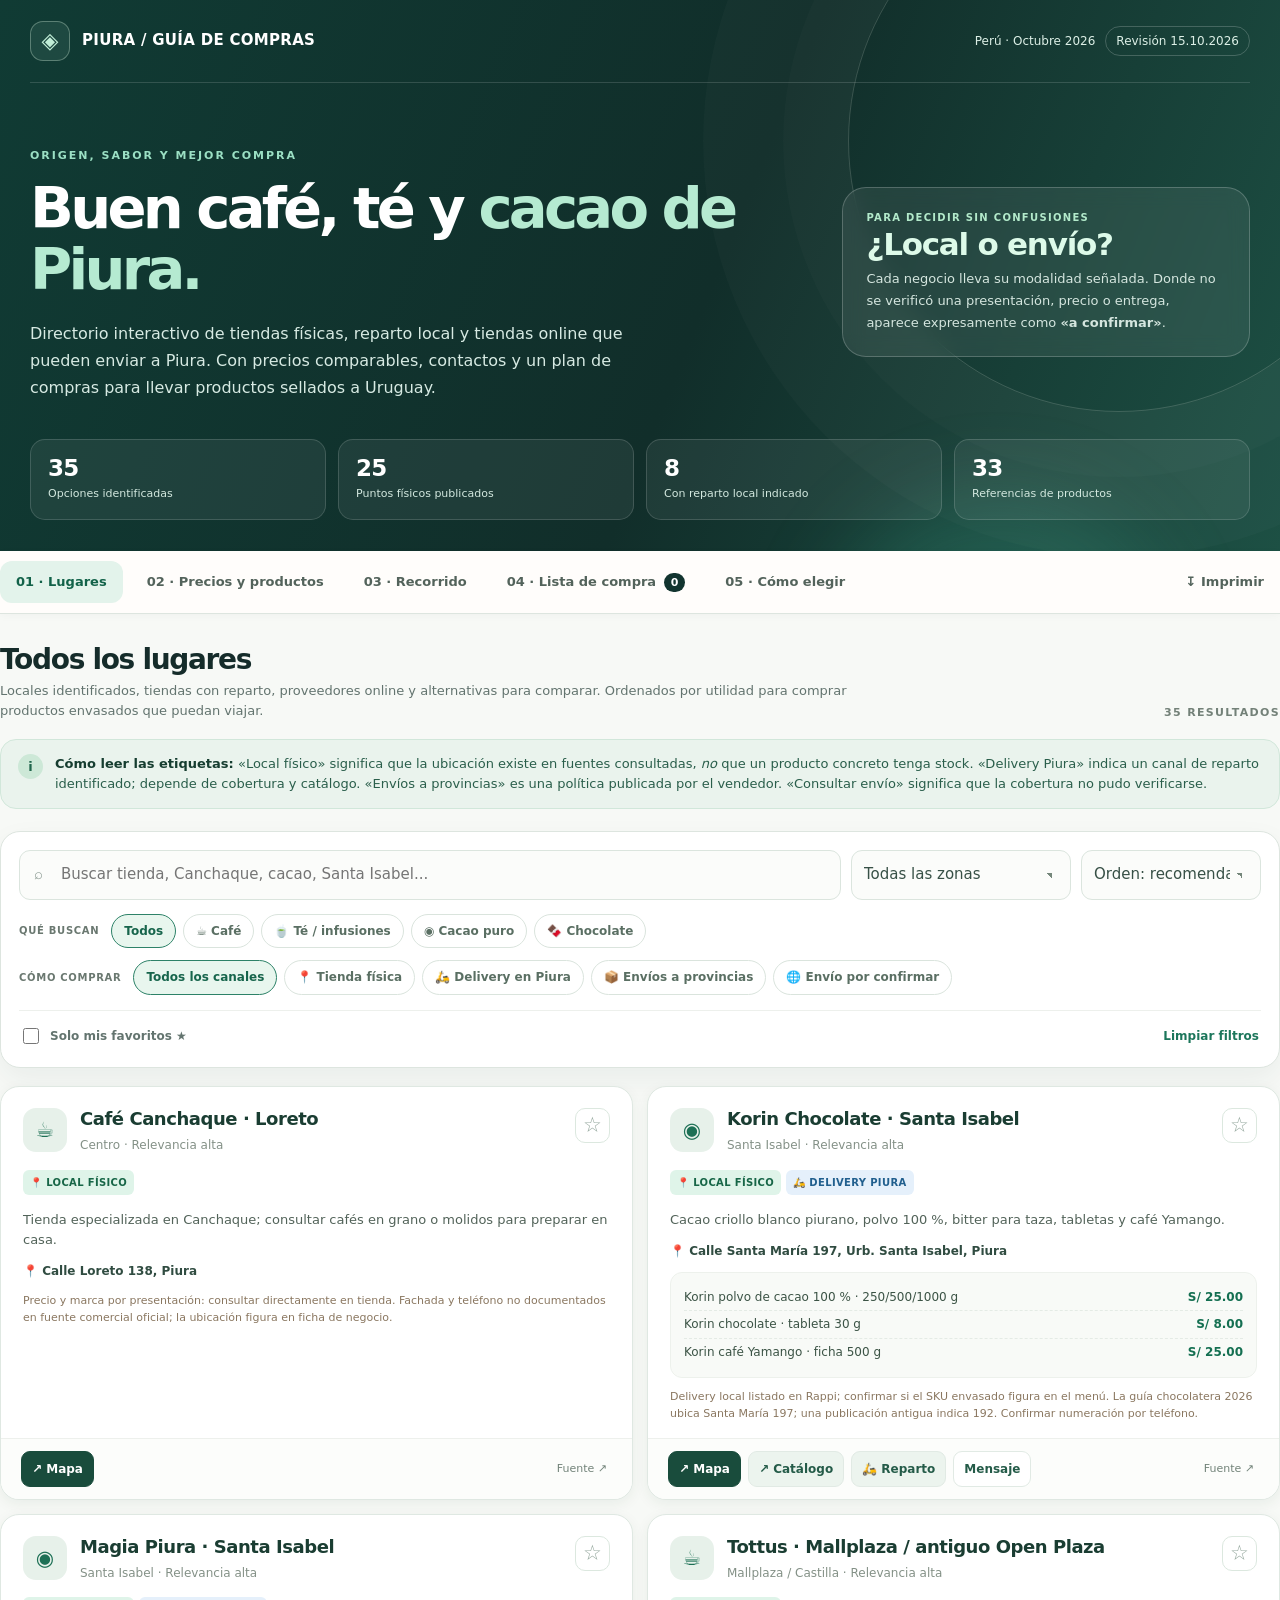
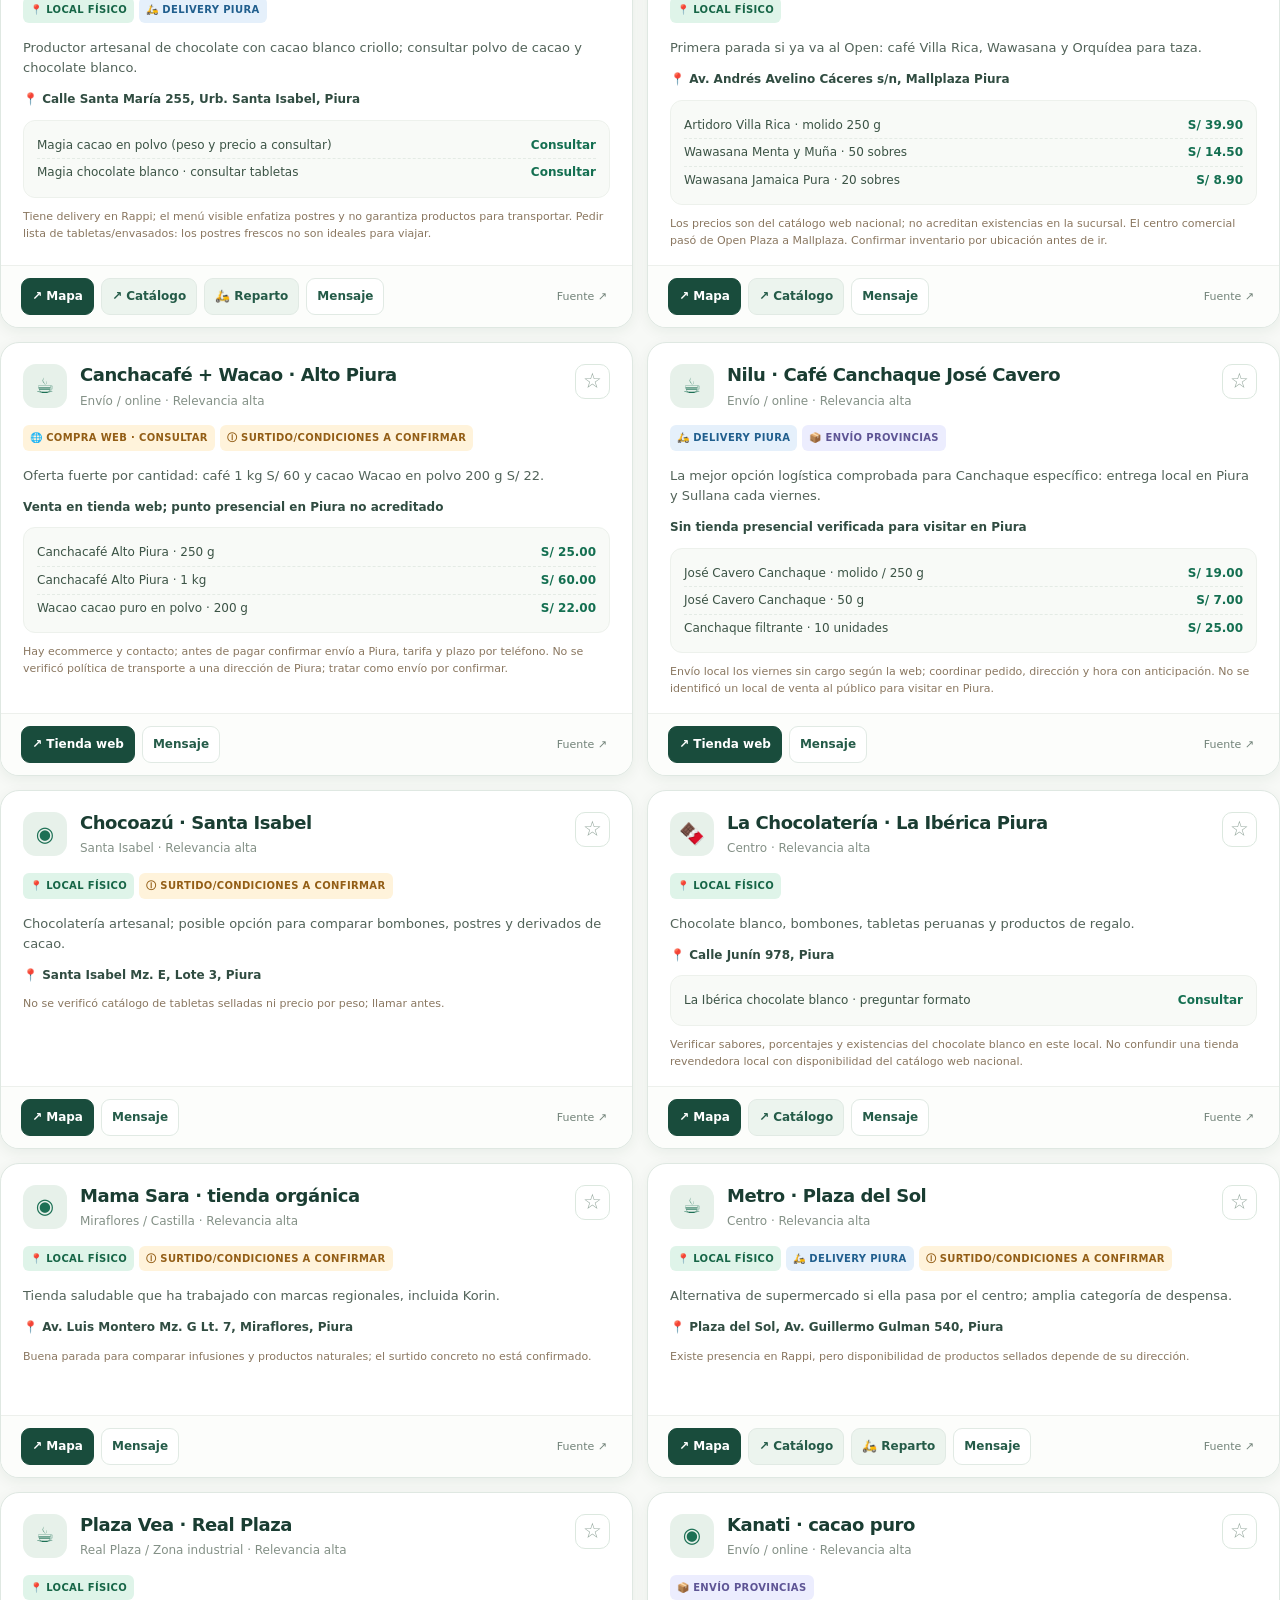
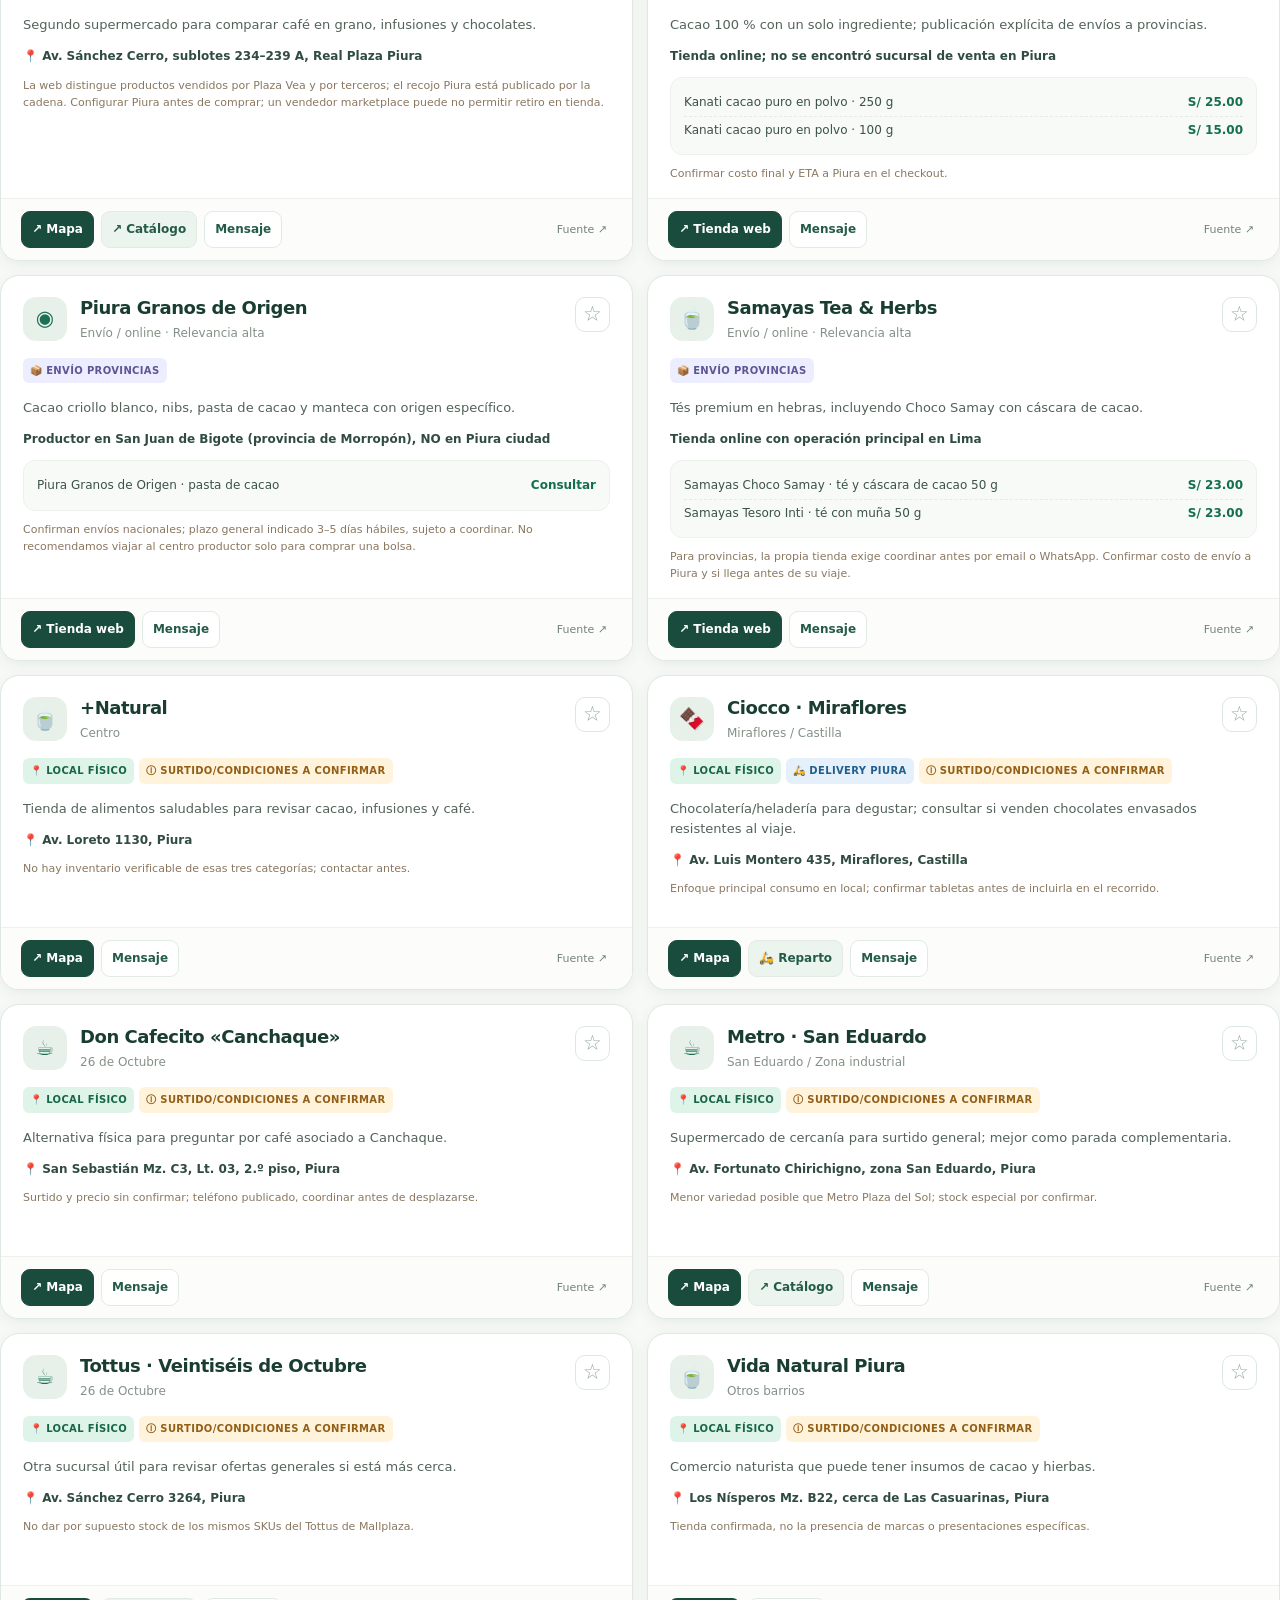
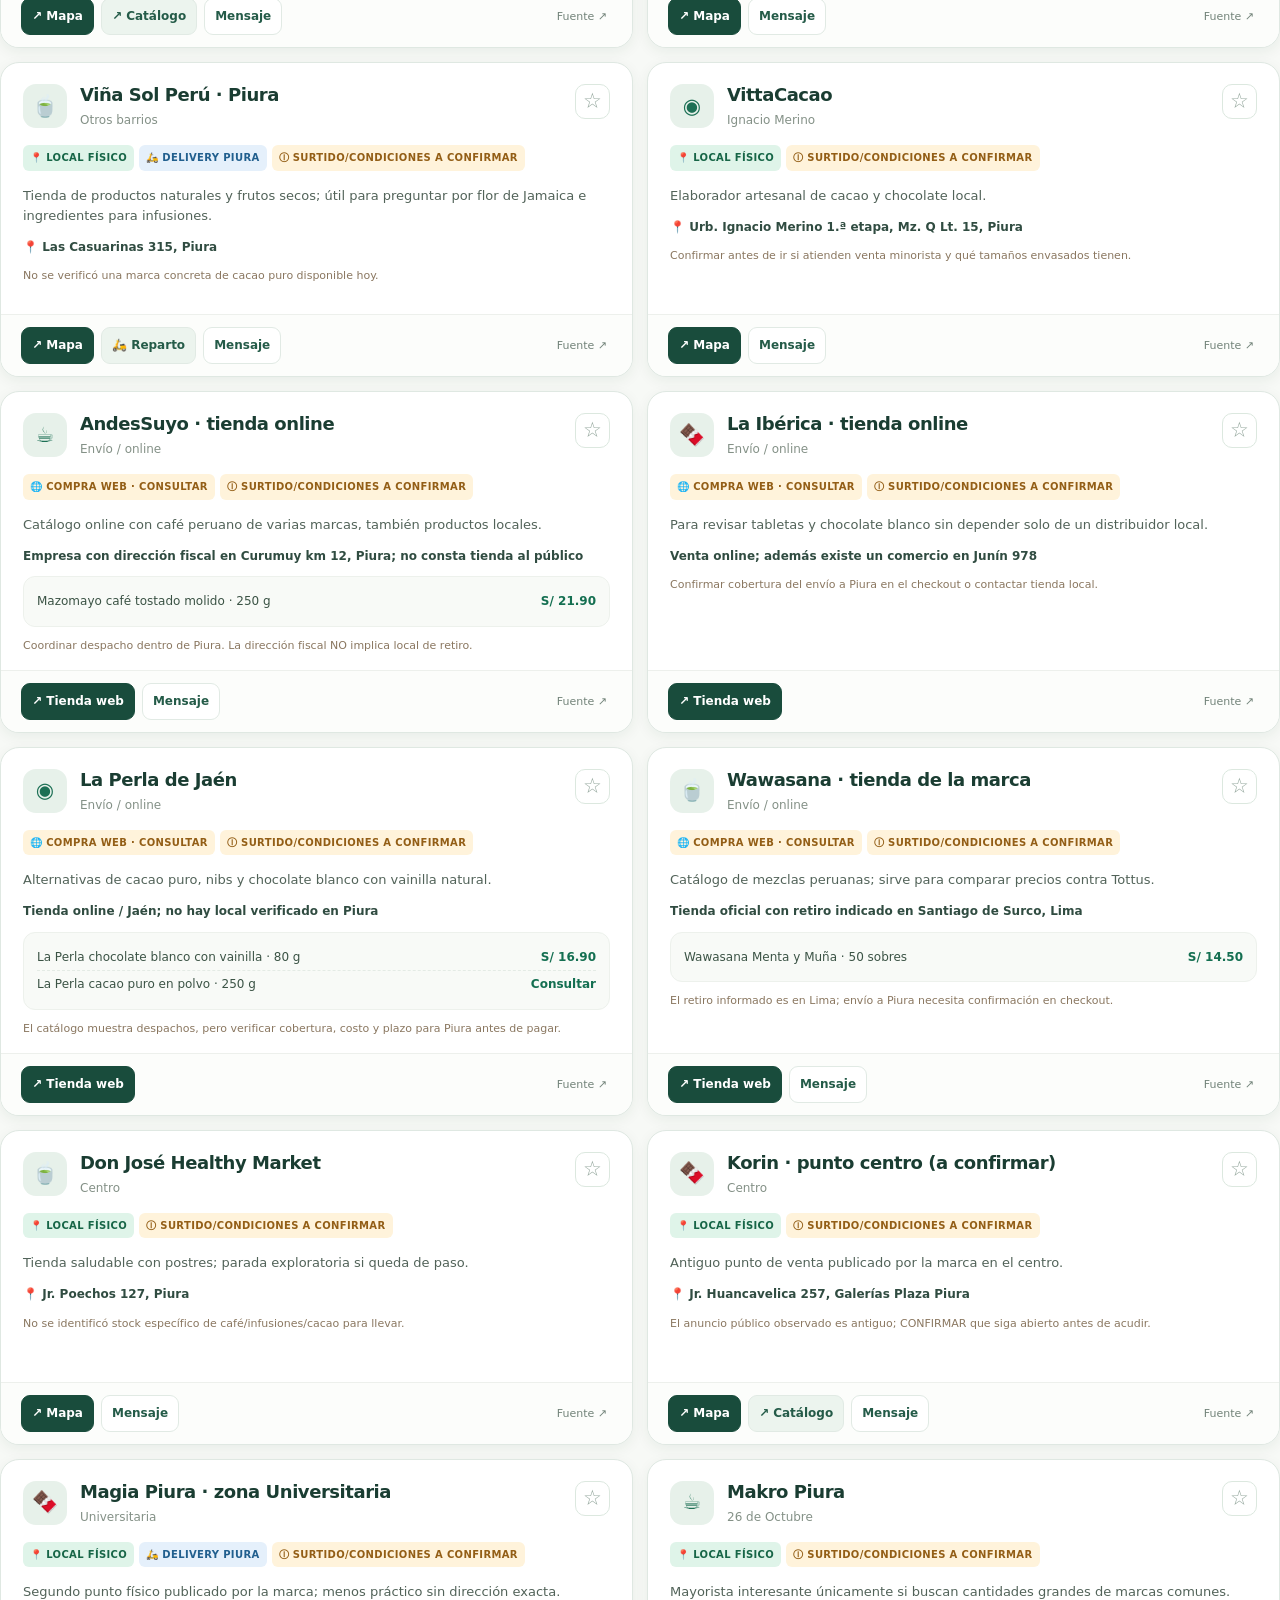
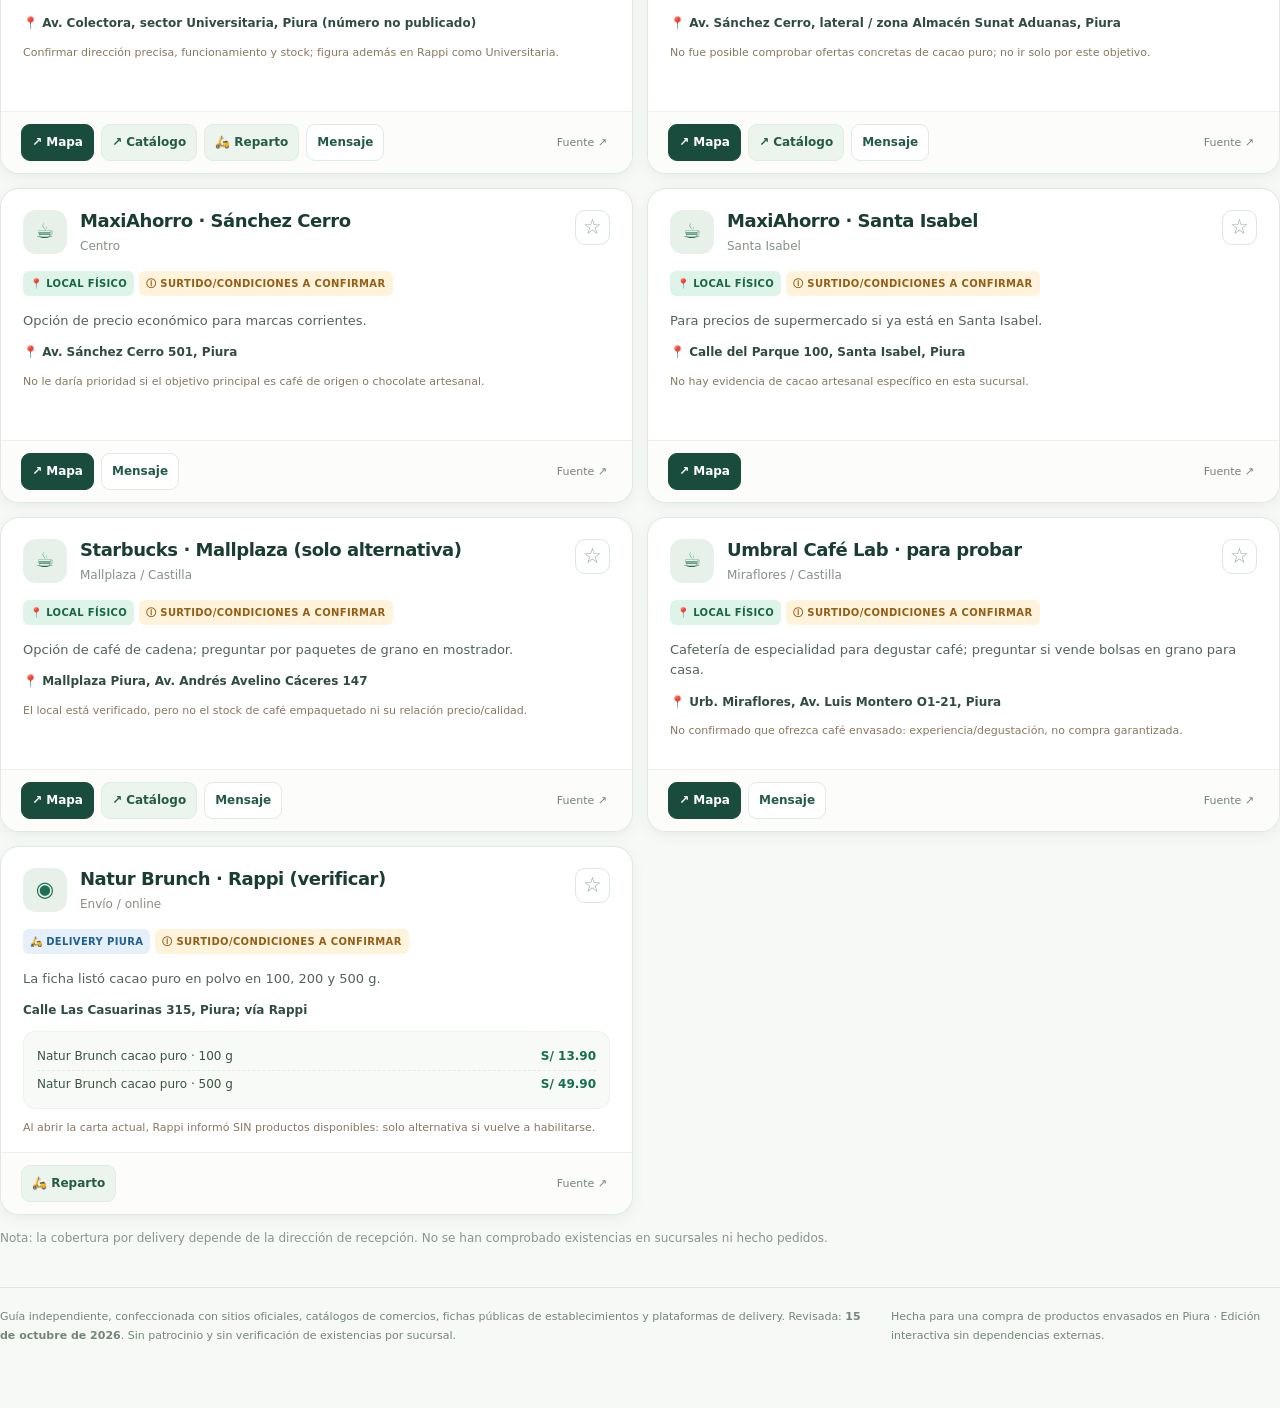
==== index.html @ 3542d3e3 "Usar index para GitHub Pages" ====
<!doctype html>
<html lang="es">
<head>
<meta charset="utf-8">
<meta name="viewport" content="width=device-width,initial-scale=1,viewport-fit=cover">
<meta name="color-scheme" content="light">
<meta name="description" content="Guía interactiva para comprar café, té, cacao puro y chocolate en tiendas físicas de Piura o con envíos a Piura. Fuentes, precios, comparador y lista de compra.">
<title>Piura · Guía de café, té, cacao y chocolate</title>
<style>
:root{--ink:#152c2a;--forest:#12342f;--forest2:#0e2825;--green:#207f68;--mint:#ddf5e8;--tan:#fbf8f2;--sand:#eee6d7;--copper:#b96b42;--text:#213230;--muted:#63746f;--line:#dde5df;--card:#fff;--amber:#fff1d7;--amberText:#805513;--purple:#f1eaff;--purpleText:#65519e;--blue:#e6f0fa;--blueText:#27618c;--red:#e15a4d;--radius:19px;--shadow:0 12px 30px rgba(16,54,43,.06)}
*{box-sizing:border-box}html{scroll-behavior:smooth}body{margin:0;background:#f7f9f6;color:var(--text);font:15px/1.55 system-ui,-apple-system,"Segoe UI",Roboto,"Helvetica Neue",Arial,sans-serif}a{color:inherit;text-decoration:none}a:hover{text-decoration:none}button,select,input{font:inherit}button{cursor:pointer}button:focus-visible,a:focus-visible,input:focus-visible,select:focus-visible{outline:3px solid #86cabc;outline-offset:2px}.shell{max-width:1430px;margin:0 auto;padding:0 30px}.mast{background:linear-gradient(112deg,#103b34 0%,#112e2a 55%,#1d5044 100%);color:#fff;position:relative;overflow:hidden}.mast::before{content:"";position:absolute;right:-110px;top:-130px;width:540px;height:540px;border:1px solid rgba(241,245,232,.18);border-radius:50%;box-shadow:0 0 0 65px rgba(255,255,255,.016),0 0 0 145px rgba(255,255,255,.02)}.mast::after{content:"";position:absolute;width:360px;height:360px;border-radius:50%;right:8%;bottom:-300px;background:#4ec3a730;filter:blur(40px)}.topbar{display:flex;align-items:center;justify-content:space-between;padding:21px 0;border-bottom:1px solid #ffffff24;position:relative;z-index:1}.logo{display:flex;align-items:center;gap:12px;font-weight:800;font-size:15px;letter-spacing:.02em}.mark{display:grid;place-items:center;width:40px;height:40px;border:1px solid #d6f0dc55;border-radius:13px;color:#c1eed7;background:#a5d8bf19;font-size:22px}.topmeta{font-size:12px;display:flex;align-items:center;gap:10px;color:#dcefe6}.update{border:1px solid #ffffff32;border-radius:99px;padding:5px 10px}.hero{position:relative;z-index:1;padding:60px 0 38px;display:grid;grid-template-columns:1.52fr .8fr;gap:38px;align-items:end}.eyebrow{display:inline-block;font-weight:800;letter-spacing:.18em;text-transform:uppercase;font-size:11px;color:#9be0c4;margin:0 0 15px}.hero h1{font-size:clamp(38px,4.5vw,70px);line-height:1.055;letter-spacing:-.065em;max-width:770px;margin:0 0 19px;font-weight:780}.hero h1 span{color:#b5ead1}.hero p{max-width:650px;color:#d7eae3;font-size:16px;line-height:1.7;margin:0}.hero-side{align-self:center;position:relative;z-index:1}.hero-note{background:#ffffff13;border:1px solid #ffffff36;border-radius:24px;padding:22px 23px;backdrop-filter:blur(10px)}.hero-note .big{font-size:31px;font-weight:750;line-height:1;letter-spacing:-.04em;margin:3px 0 8px;color:#ddfae9}.hero-note p{font-size:13px;color:#d5e6df;margin:0}.hero-note .tagline{letter-spacing:.13em;font-size:10px;text-transform:uppercase;font-weight:750;color:#b3eacb}.stats{display:grid;grid-template-columns:repeat(4,1fr);gap:12px;padding:0 0 31px;position:relative;z-index:1}.stat{border:1px solid #ffffff26;background:#ffffff10;border-radius:15px;padding:15px 17px}.stat strong{font-size:23px;display:block;line-height:1.13;letter-spacing:-.035em}.stat small{font-size:11px;color:#d3e8df}.nav-wrap{position:sticky;top:0;z-index:30;background:#fffdfbf0;backdrop-filter:blur(18px);border-bottom:1px solid var(--line);box-shadow:0 2px 9px #142d2208}.nav{display:flex;align-items:center;gap:8px;padding:10px 0;overflow-x:auto;scrollbar-width:none}.nav::-webkit-scrollbar{display:none}.nav button{border:0;background:transparent;color:#53635b;border-radius:12px;font-weight:700;font-size:13px;padding:11px 16px;white-space:nowrap}.nav button.selected{background:#e3f3eb;color:#126249}.nav .navend{margin-left:auto;display:flex;gap:8px;align-items:center}.pillqty{font-size:11px;border-radius:99px;padding:3px 7px;background:var(--forest);color:#fff;margin-left:3px}.page{padding:30px 0 62px}.section-head{display:flex;align-items:end;justify-content:space-between;gap:15px;margin:0 0 18px}.section-head h2{font-size:28px;line-height:1.12;letter-spacing:-.047em;margin:0 0 5px;color:var(--ink)}.section-head p{font-size:13px;color:var(--muted);margin:0;max-width:850px}.info-bar{background:#eaf3ed;border:1px solid #d1e7da;display:flex;align-items:flex-start;gap:12px;border-radius:16px;padding:14px 17px;color:#2a5e4b;margin-bottom:22px;font-size:13px}.info-bar strong{color:#163d30}.icon-dot{border-radius:99px;background:#cde8d7;flex:0 0 auto;display:grid;place-items:center;width:25px;height:25px;font-weight:800;color:#20664c}.filters{background:#fff;border:1px solid var(--line);padding:18px;border-radius:20px;margin-bottom:18px;box-shadow:var(--shadow)}.filter-row{display:flex;align-items:center;gap:12px;flex-wrap:wrap}.filters-top{display:grid;grid-template-columns:minmax(250px,1fr) minmax(170px,220px) minmax(150px,180px);gap:10px;margin-bottom:14px}.search-wrap{position:relative}.search-wrap span{position:absolute;left:15px;top:50%;transform:translateY(-50%);color:#889890}.field{border:1px solid #dbe5de;border-radius:11px;background:#fbfcfa;width:100%;padding:12px 14px;color:var(--ink);outline:none;min-height:44px}.search-wrap .field{padding-left:41px}.select{appearance:none;background:#fbfcfa linear-gradient(45deg,transparent 50%,#75877b 50%) right 18px top 50%/5px 5px no-repeat;border:1px solid #dbe5de;border-radius:11px;padding:12px 30px 12px 12px;min-height:44px;color:#375046;width:100%}.mini-label{font-weight:750;color:#6a7870;letter-spacing:.07em;text-transform:uppercase;font-size:10px;white-space:nowrap}.chips{display:flex;gap:7px;flex-wrap:wrap}.chip{border-radius:99px;border:1px solid #dae4dd;background:#fff;color:#5a6f63;padding:7px 12px;font-size:12px;font-weight:700;white-space:nowrap}.chip.on{border-color:#2d8268;background:#e8f6ee;color:#17654c}.chip:hover{background:#edf5ef}.filter-foot{margin-top:15px;padding-top:12px;border-top:1px solid #edf0ec;display:flex;justify-content:space-between;align-items:center;gap:10px;font-size:12px;color:var(--muted)}.check-label{display:inline-flex;align-items:center;gap:8px;cursor:pointer;font-weight:600}.check-label input{accent-color:#167254;width:16px;height:16px}.tiny-button{border:0;background:transparent;color:#1c765b;font-weight:760;font-size:12px;padding:4px 2px}.store-grid{display:grid;grid-template-columns:repeat(2,minmax(0,1fr));gap:14px}.store-card{display:flex;flex-direction:column;background:var(--card);border:1px solid #dfe8e2;border-radius:var(--radius);box-shadow:0 4px 14px #163e2310;overflow:hidden;min-height:315px}.store-card:hover{box-shadow:0 9px 28px #234f341b;transform:translateY(-1px);transition:.15s}.store-card .cardinner{padding:21px 22px 16px;flex:1}.store-top{display:flex;justify-content:space-between;align-items:start;gap:10px}.store-heading{display:flex;gap:13px;align-items:flex-start;min-width:0}.avatar{width:44px;height:44px;display:grid;place-items:center;flex:0 0 44px;border-radius:13px;background:#e7f1ea;color:#1d7055;font-size:21px}.store-heading h3{font-size:18px;line-height:1.25;margin:0;color:#1a3d32;letter-spacing:-.025em}.area{font-size:12px;color:#849187;margin-top:5px}.star{border:1px solid #dce8df;background:#fff;border-radius:10px;width:35px;height:35px;flex-shrink:0;color:#98aaa0;font-size:21px;display:grid;place-items:center;line-height:1}.star.on{color:#be7a27;border-color:#f0d8af;background:#fff6e5}.badges{display:flex;flex-wrap:wrap;gap:5px;margin:15px 0}.b{font-size:10px;letter-spacing:.035em;text-transform:uppercase;font-weight:820;border-radius:6px;padding:5px 7px;background:#eff4f0;color:#47634f}.b.local{background:#dff4e9;color:#176647}.b.envio{background:#ecedfe;color:#5e5595}.b.delivery{background:#e5f0fb;color:#215f8e}.b.check{background:#fff3db;color:#935e16}.description{font-size:13px;line-height:1.55;color:#526359;margin:0 0 11px}.addr{font-size:12px;color:#304c41;font-weight:680;margin-bottom:11px}.products-preview{background:#f8faf7;border:1px solid #edf1ec;border-radius:12px;padding:11px 13px;margin:10px 0}.products-preview .productline{display:flex;gap:8px;align-items:baseline;justify-content:space-between;font-size:12px;padding:4px 0;color:#3b5345}.products-preview .productline:not(:last-child){border-bottom:1px dashed #e4ebe5}.products-preview .productline span{min-width:0}.products-preview .productline b{color:#146f51;white-space:nowrap;font-variant-numeric:tabular-nums}.fine{font-size:11px;color:#8a7760;line-height:1.55;margin:10px 0 0}.card-bottom{display:flex;gap:7px;flex-wrap:wrap;align-items:center;background:#fcfdfb;border-top:1px solid #edf0ec;padding:12px 20px}.action{display:inline-flex;align-items:center;justify-content:center;gap:6px;white-space:nowrap;background:#ecf4ee;border:1px solid #e1eae4;color:#245b48;border-radius:9px;padding:8px 10px;font-size:12px;font-weight:760;min-height:35px}.action:hover{background:#def2e5}.action.primary{background:#194c3c;color:#fff;border-color:#194c3c}.action.primary:hover{background:#226d52}.action.ghost{background:#fff}.card-bottom .source{margin-left:auto;border:0;background:transparent;font-size:11px;color:#728379;padding:5px}.footer-note{font-size:12px;color:#8a938e;margin-top:14px}.empty{grid-column:1/-1;padding:60px;text-align:center;border:1px dashed #c7d6cb;border-radius:18px;color:#768980;background:#fff}.empty h3{color:#285a48;margin:0 0 6px}.subtle{color:var(--muted)}.overline{font-size:10px;text-transform:uppercase;letter-spacing:.12em;font-weight:800;color:#40846b}.featuregrid{display:grid;grid-template-columns:repeat(3,1fr);gap:14px;margin:15px 0 29px}.feature{padding:20px;background:#fff;border:1px solid var(--line);border-radius:18px}.feature.dark{background:#1b4b3c;color:white;border-color:#1b4b3c}.feature h3{font-size:15px;margin:8px 0;letter-spacing:-.025em}.feature p{font-size:12px;line-height:1.6;margin:0;color:#65756c}.feature.dark p{color:#d8ebe1}.feature .kicker{display:inline-block;padding:5px 8px;background:#e9f4eb;color:#2b6b50;border-radius:6px;font-size:10px;font-weight:800;text-transform:uppercase}.feature.dark .kicker{background:#ffffff24;color:#d4f8e6}.feature strong{font-weight:800}.grid2{display:grid;grid-template-columns:1fr 360px;gap:16px;align-items:start}.panel{border-radius:20px;border:1px solid var(--line);background:white;padding:22px;box-shadow:var(--shadow)}.panel h3{font-size:19px;letter-spacing:-.035em;margin:0 0 7px}.panel p{margin:0 0 12px;color:var(--muted);font-size:13px}.product-tablewrap{overflow-x:auto;border-radius:13px;border:1px solid #e3e9e3}.prodtable{width:100%;border-collapse:collapse;font-size:12px;min-width:800px}.prodtable thead{background:#eef5f0;color:#355b47;font-size:10px;text-transform:uppercase;letter-spacing:.055em}.prodtable th{text-align:left;padding:13px 12px;white-space:nowrap}.prodtable td{padding:12px;border-top:1px solid #ebf0ea;vertical-align:middle}.prodtable tr:hover td{background:#f8faf7}.prodtable td b{font-size:13px;color:#1e4536}.prodtable td small{display:block;color:#7d8e81;max-width:230px}.prodtable .money{text-align:right;white-space:nowrap;font-variant-numeric:tabular-nums;font-weight:750}.prodtable th.money{text-align:right}.price-input{width:85px;height:35px;border:1px solid #d5e2d8;border-radius:8px;padding:6px 8px;color:var(--ink);font-variant-numeric:tabular-nums}.prod-actions{display:flex;align-items:center;gap:6px}.padd{border:0;background:#e3f2e9;color:#186949;border-radius:8px;height:33px;padding:0 10px;font-weight:800}.plink{font-weight:750;color:#2a8065;font-size:12px}.tag-note{font-size:10px;color:#876b37;background:#fff5df;display:inline-flex;padding:3px 6px;border-radius:5px}.sidebox{border:1px solid #dce8df;border-radius:17px;background:#f8fbf8;padding:18px}.sidebox h3{margin:0 0 10px;font-size:16px}.sidebox p{font-size:12px;color:#6a8074;line-height:1.7}.sticky{position:sticky;top:87px}.basket-row{display:grid;grid-template-columns:1fr auto;gap:11px;padding:13px 0;border-top:1px solid #e8eee8}.basket-row .name{font-size:12px;font-weight:720;line-height:1.4}.basket-row .seller{font-size:11px;color:#82918a}.basket-row .controls{display:flex;gap:7px;align-items:center}.qtybtn{border:1px solid #d8e5db;background:#fff;border-radius:8px;width:27px;height:27px;display:grid;place-items:center;font-weight:800;color:#225b47}.basket-price{display:flex;gap:6px;align-items:center;margin-top:8px}.basket-price span{font-size:11px;color:#6e8176}.total{border-top:1px solid #d8e5dc;padding-top:18px;margin-top:15px;display:flex;justify-content:space-between;align-items:end;gap:8px}.total .big{font-size:28px;font-weight:820;letter-spacing:-.065em;color:#144e3a;line-height:1}.total .est{font-size:13px;color:#667a6b;text-align:right}.footer-actions{display:flex;flex-wrap:wrap;gap:7px;margin-top:14px}.routegrid{display:grid;grid-template-columns:repeat(3,1fr);gap:14px}.route{border:1px solid var(--line);border-radius:18px;background:#fff;padding:20px}.route h3{font-size:17px;margin:7px 0 9px;color:#1e4635}.route .steps{list-style:none;counter-reset:step;padding:0;margin:16px 0 20px}.steps li{display:flex;gap:12px;align-items:start;font-size:13px;line-height:1.5;margin-bottom:14px;color:#506157}.steps li::before{counter-increment:step;content:counter(step);color:#235f47;background:#ddf2e4;border-radius:100%;height:24px;width:24px;flex:0 0 24px;display:grid;place-items:center;font-size:11px;font-weight:900}.qa{display:grid;grid-template-columns:repeat(2,1fr);gap:14px;margin-top:20px}.qa>div{background:#fff;border:1px solid var(--line);border-radius:17px;padding:18px}.qa h3{font-size:15px;margin:0 0 7px;color:#254c3d}.qa p{font-size:12px;line-height:1.65;color:#64786b}.note-list{display:grid;gap:11px}.note-item{display:flex;gap:11px;padding:12px 0;border-bottom:1px solid #edf0eb;align-items:flex-start;font-size:13px}.note-item input{accent-color:var(--green);width:18px;height:18px;flex-shrink:0}.message{border:1px solid #dcebdc;border-radius:16px;padding:17px;background:#fff;white-space:pre-wrap;font-size:12px;line-height:1.75;color:#3b594b}.muted-footer{margin:40px 0 0;padding-top:20px;border-top:1px solid #dce7dd;font-size:11px;color:#72867a;line-height:1.7;display:flex;justify-content:space-between;gap:15px}.hidden{display:none!important}.toast{position:fixed;right:22px;bottom:23px;z-index:99;padding:13px 16px;border-radius:11px;background:#174737;color:#fff;font-size:12px;box-shadow:0 14px 28px #163e2d45;opacity:0;transform:translateY(10px);pointer-events:none;transition:.2s}.toast.show{opacity:1;transform:translateY(0)}.divider{height:1px;background:var(--line);margin:20px 0}.smallcaps{letter-spacing:.12em;font-size:11px;color:#738178;font-weight:750;text-transform:uppercase}
@media(max-width:1030px){.hero{grid-template-columns:1fr .7fr}.grid2{grid-template-columns:1fr}.sticky{position:static}.featuregrid{grid-template-columns:1fr 1fr}.routegrid{grid-template-columns:1fr 1fr}}@media(max-width:760px){.shell{padding:0 16px}.hero{padding:37px 0 23px;grid-template-columns:1fr;gap:24px}.hero h1{font-size:clamp(38px,9.3vw,56px)}.hero-side{display:none}.topmeta{font-size:10px}.stats{grid-template-columns:1fr 1fr}.stat{padding:12px}.page{padding-top:20px}.store-grid{grid-template-columns:1fr}.filters-top{grid-template-columns:1fr}.featuregrid,.routegrid,.qa{grid-template-columns:1fr}.section-head{align-items:start;flex-direction:column}.filters{padding:14px}.section-head h2{font-size:26px}.nav button{padding:10px 11px;font-size:12px}.store-card .cardinner{padding:18px}.card-bottom{padding:12px 17px}.info-bar{font-size:12px}.muted-footer{flex-direction:column}.panel{padding:17px}}@media print{.mast,.nav-wrap,.filters,.action,.source,.star,.toast,.footer-actions,.padd{display:none!important}.page{padding:0}.store-card{break-inside:avoid;box-shadow:none}.store-grid{grid-template-columns:1fr 1fr}.card-bottom{display:none}.featuregrid{grid-template-columns:repeat(3,1fr)}body{background:#fff;font-size:11px}.shell{padding:0 10px}.store-card{min-height:auto}.nav{display:none}}
</style>
</head>
<body>
<header class="mast">
 <div class="shell"><div class="topbar"><div class="logo"><span class="mark">◈</span><span>PIURA / GUÍA DE COMPRAS</span></div><div class="topmeta"><span>Perú · Octubre 2026</span><span class="update">Revisión 15.10.2026</span></div></div>
  <div class="hero"><div><span class="eyebrow">Origen, sabor y mejor compra</span><h1>Buen café, té y <span>cacao de Piura.</span></h1><p>Directorio interactivo de tiendas físicas, reparto local y tiendas online que pueden enviar a Piura. Con precios comparables, contactos y un plan de compras para llevar productos sellados a Uruguay.</p></div><aside class="hero-side"><div class="hero-note"><div class="tagline">Para decidir sin confusiones</div><div class="big">¿Local o envío?</div><p>Cada negocio lleva su modalidad señalada. Donde no se verificó una presentación, precio o entrega, aparece expresamente como <b>«a confirmar»</b>.</p></div></aside></div>
  <div class="stats"><div class="stat"><strong id="n-stores">—</strong><small>Opciones identificadas</small></div><div class="stat"><strong id="n-physical">—</strong><small>Puntos físicos publicados</small></div><div class="stat"><strong id="n-delivery">—</strong><small>Con reparto local indicado</small></div><div class="stat"><strong id="n-products">—</strong><small>Referencias de productos</small></div></div>
 </div>
</header>
<div class="nav-wrap"><nav class="shell nav" aria-label="Navegación de la guía"><button data-tab="lugares" class="selected">01 · Lugares</button><button data-tab="productos">02 · Precios y productos</button><button data-tab="recorrido">03 · Recorrido</button><button data-tab="plan">04 · Lista de compra <span id="basket-badge" class="pillqty">0</span></button><button data-tab="criterios">05 · Cómo elegir</button><div class="navend"><button id="print-btn" title="Imprimir o guardar en PDF">↧ Imprimir</button></div></nav></div>
<main class="shell page">
<section id="tab-lugares" class="tab-pane">
<div class="section-head"><div><h2>Todos los lugares</h2><p>Locales identificados, tiendas con reparto, proveedores online y alternativas para comparar. Ordenados por utilidad para comprar productos envasados que puedan viajar.</p></div><span class="smallcaps" id="result-count"></span></div>
<div class="info-bar"><span class="icon-dot">i</span><div><strong>Cómo leer las etiquetas:</strong> «Local físico» significa que la ubicación existe en fuentes consultadas, <em>no</em> que un producto concreto tenga stock. «Delivery Piura» indica un canal de reparto identificado; depende de cobertura y catálogo. «Envíos a provincias» es una política publicada por el vendedor. «Consultar envío» significa que la cobertura no pudo verificarse.</div></div>
<div class="filters"><div class="filters-top"><label class="search-wrap"><span>⌕</span><input class="field" id="store-search" type="search" placeholder="Buscar tienda, Canchaque, cacao, Santa Isabel..." autocomplete="off" aria-label="Buscar tiendas"></label><select class="select" id="store-area" aria-label="Filtrar por zona"><option value="all">Todas las zonas</option></select><select class="select" id="store-sort" aria-label="Ordenar tiendas"><option value="recommend">Orden: recomendación</option><option value="name">A–Z</option><option value="physical">Locales físicos primero</option><option value="delivery">Envíos primero</option></select></div><div class="filter-row" style="margin-bottom:12px"><span class="mini-label">Qué buscan</span><div class="chips" id="category-chips"></div></div><div class="filter-row"><span class="mini-label">Cómo comprar</span><div class="chips" id="channel-chips"></div></div><div class="filter-foot"><label class="check-label"><input type="checkbox" id="only-favorites">Solo mis favoritos ★</label><button class="tiny-button" id="clear-filters">Limpiar filtros</button></div></div>
<div id="store-grid" class="store-grid"></div><p class="footer-note">Nota: la cobertura por delivery depende de la dirección de recepción. No se han comprobado existencias en sucursales ni hecho pedidos.</p>
</section>
<section id="tab-productos" class="tab-pane hidden">
<div class="section-head"><div><h2>Comparador de precios</h2><p>Productos publicados, vinculados directamente a la tienda. Comparación por 100 g para café/cacao/chocolate y por sobre para infusiones filtrantes. Cantidades o precios ambiguos se mantienen sin costo unitario.</p></div></div>
<div class="info-bar"><span class="icon-dot">!</span><div><strong>Los precios online cambian.</strong> Algunos son promociones o aparecen en distintas fichas con importes diferentes. Se muestran como referencia de compra, no como cotización de la sucursal de Piura. El enlace de cada fila permite verificar la ficha de origen.</div></div>
<div class="filters"><div class="filters-top"><label class="search-wrap"><span>⌕</span><input id="product-search" type="search" class="field" placeholder="Buscar marca, sabor o presentación"></label><select class="select" id="product-category"><option value="all">Todos los productos</option><option value="cafe">Café</option><option value="te">Té e infusiones</option><option value="cacao">Cacao puro / para taza</option><option value="chocolate">Chocolate de mesa</option></select><select class="select" id="product-sort"><option value="rank">Más relevantes</option><option value="unit">Menor costo unitario</option><option value="price">Menor precio por paquete</option><option value="shop">Por tienda</option></select></div><label class="check-label"><input id="with-price" type="checkbox">Mostrar solo productos con precio publicado</label></div>
<div class="product-tablewrap"><table class="prodtable"><thead><tr><th>Producto</th><th>Tienda / canal</th><th>Presentación</th><th class="money">Precio</th><th class="money">Costo comparativo</th><th>Acciones</th></tr></thead><tbody id="product-rows"></tbody></table></div><div class="footer-note" id="product-count"></div>
</section>
<section id="tab-recorrido" class="tab-pane hidden">
<div class="section-head"><div><h2>Cómo organizar la compra</h2><p>Alternativas de salida para el viernes o sábado. Los mapas abren rutas sugeridas, sin garantizar tiempos de viaje, tráfico ni stock.</p></div></div>
<div class="routegrid">
<div class="route"><div class="overline">Ruta 1 · menos desvíos</div><h3>Open Plaza + Santa Isabel</h3><p class="subtle" style="font-size:13px">La opción más alineada con la salida que ya tenían pensada.</p><ol class="steps"><li><span><b>Tottus Mallplaza</b><br>Villa Rica + Wawasana + Orquídea para taza.</span></li><li><span><b>Magia Piura</b><br>Consultar cacao, chocolate blanco y tabletas selladas.</span></li><li><span><b>Korin Santa Isabel</b><br>Comparar cacao puro y chocolate de origen.</span></li></ol><button class="action primary" onclick="openRoute(['tottus_mall','magia_santa','korin_santa'])">Ver ruta en Google Maps ↗</button></div>
<div class="route"><div class="overline">Ruta 2 · café regional</div><h3>Sumar el centro</h3><p class="subtle" style="font-size:13px">Si Nilu no puede entregar Canchaque o quieren elegir en persona.</p><ol class="steps"><li><span><b>Tottus Mallplaza</b><br>Comprar té y revisar Villa Rica.</span></li><li><span><b>Café Canchaque, Loreto 138</b><br>Preguntar marcas, grano y molienda.</span></li><li><span><b>La Ibérica, Junín 978</b><br>Chocolate blanco y tabletas.</span></li><li><span><b>Santa Isabel</b><br>Solo si quieren cacao artesanal.</span></li></ol><button class="action primary" onclick="openRoute(['tottus_mall','cafe_canchaque','iberica_piura','korin_santa'])">Ver ruta en Google Maps ↗</button></div>
<div class="route"><div class="overline">Ruta 3 · evitar traslados</div><h3>Compra híbrida + reparto</h3><p class="subtle" style="font-size:13px">Visitar un supermercado y coordinar el resto sin desplazamientos.</p><ol class="steps"><li><span><b>Nilu</b><br>Pedir Canchaque para el viernes; coordinar plazo.</span></li><li><span><b>Tottus Mallplaza</b><br>Villa Rica, té y cacao Orquídea.</span></li><li><span><b>Korin vía Rappi</b><br>Confirmar que cacao o tabletas estén listados para entrega.</span></li></ol><button class="action primary" onclick="switchTab('lugares');chooseChannel('local')">Ver tiendas con reparto ↗</button></div>
</div>
<div class="qa"><div><h3>Antes de salir, confirmar producto y peso</h3><p>El peso del cacao Korin y del café Yamango es importante para calcular su verdadera relación calidad–cantidad–precio. Pedir fotografía de etiqueta, ingredientes y fecha de vencimiento.</p><button class="action" id="copy-question">Copiar mensaje para WhatsApp</button></div><div><h3>Preferencia de compra</h3><p>Primero Canchaque y Villa Rica; después una infusión económica de 50 sobres, una infusión distinta, cacao puro para preparar bebidas y una pequeña tableta de chocolate blanco.</p><button class="action" onclick="switchTab('plan')">Armar lista con precios →</button></div></div>
</section>
<section id="tab-plan" class="tab-pane hidden">
<div class="section-head"><div><h2>Lista de compra y presupuesto</h2><p>Agregá productos del comparador, cambiá cantidades y actualizá los precios con los valores que ella encuentre en la tienda. El carrito queda guardado en este navegador mientras no se borren sus datos.</p></div><button class="action" onclick="switchTab('productos')">+ Agregar del comparador</button></div>
<div class="grid2"><div class="panel"><h3>Tu selección</h3><p>Precios de referencia editables, en soles peruanos. No incluye envíos ni transporte.</p><div id="cart-items"></div><div id="cart-empty" class="empty" style="padding:35px 20px">Todavía no hay productos elegidos. Empezá desde el comparador o cargá la sugerencia inicial.</div><div class="footer-actions"><button class="action primary" id="load-recommended">Cargar lista sugerida</button><button class="action" id="copy-cart">Copiar lista y enlaces</button><button class="action ghost" id="clear-cart">Vaciar lista</button></div></div>
<div class="sticky"><div class="sidebox"><h3>Resumen</h3><p>Conversión a pesos uruguayos opcional y editable. <b>No es una cotización bancaria en tiempo real.</b></p><div class="total"><div><div class="overline">Total en Perú</div><div class="big" id="cart-total">S/ 0,00</div></div><div><div class="overline" style="text-align:right">Estimado UYU</div><div class="est" id="cart-uyu">$U 0</div></div></div><label style="display:block;font-size:11px;color:#63786b;margin-top:15px">Cambio estimado (UYU por PEN)<input id="fx" class="field" type="number" min="0" step="0.01" value="11.7" style="margin-top:6px;max-width:160px"></label><p style="margin-top:13px">Si compran por reparto, agreguen aparte la comisión, el costo del envío y cualquier variación entre web y tienda.</p></div><div style="margin-top:14px" class="sidebox"><h3>Favoritos</h3><p id="favorites-sum">No guardaste tiendas todavía.</p><button class="action" onclick="switchTab('lugares');setFavoritesOnly(true)">Ver favoritos ★</button></div></div></div>
</section>
<section id="tab-criterios" class="tab-pane hidden">
<div class="section-head"><div><h2>Qué conviene comprar para llevar</h2><p>Criterios para no confundir el cacao puro con mezclas azucaradas, ni una cafetería agradable con un punto de venta de productos para viajar.</p></div></div>
<div class="featuregrid"><article class="feature"><span class="kicker">01 / Café</span><h3>Elegir origen, tueste y molienda</h3><p>Preguntar por <strong>Canchaque y Villa Rica</strong>, grano o molido, fecha de tueste y método de preparación. No pagar un sobreprecio por paquetes de 50 g si van a tomarlo en casa.</p></article><article class="feature dark"><span class="kicker">02 / Cacao</span><h3>100 % cacao ≠ bebida instantánea dulce</h3><p>El <strong>cacao en polvo</strong> conserva menos manteca de cacao que la <strong>pasta 100 %</strong>. Ambos sirven para bebidas, con preparación distinta. Verificar ingredientes y peso.</p></article><article class="feature"><span class="kicker">03 / Té</span><h3>Diferenciar té de hierbas</h3><p>La muña, menta o Jamaica son <strong>infusiones herbales</strong>. El té verde y negro provienen de <i>Camellia sinensis</i>. Comparar costo por sobre, no solo costo de caja.</p></article></div>
<div class="panel"><h3>Checklist previo a pagar o preparar la maleta</h3><div id="checklist" class="note-list"></div></div>
<div class="qa"><div><h3>Interpretación del catálogo</h3><p>«Prioridad alta» señala coincidencia con su objetivo, origen piurano, productos envasados, costo y facilidad de acceso. No es una puntuación de sabor ni una auditoría sanitaria. Las tiendas naturistas y cafeterías están como opciones secundarias si no hay inventario específico confirmado.</p></div><div><h3>Chile y Uruguay</h3><p>Van a cruzar la frontera chilena antes de ingresar a Uruguay. Mantengan productos industriales cerrados y rotulados, declaren los alimentos cuando la autoridad lo exija, y consulten las condiciones vigentes de SAG Chile y MGAP Uruguay antes del viaje.</p><p><a class="plink" href="https://www.sag.gob.cl/ambitos-de-accion/ingreso-de-productos-de-origen-animal-y-vegetal-chile" target="_blank" rel="noopener">SAG Chile ↗</a> &nbsp;·&nbsp; <a class="plink" href="https://www.gub.uy/ministerio-ganaderia-agricultura-pesca/" target="_blank" rel="noopener">MGAP Uruguay ↗</a></p></div></div>
</section>
<footer class="muted-footer"><div>Guía independiente, confeccionada con sitios oficiales, catálogos de comercios, fichas públicas de establecimientos y plataformas de delivery. Revisada: <b>15 de octubre de 2026</b>. Sin patrocinio y sin verificación de existencias por sucursal.</div><div>Hecha para una compra de productos envasados en Piura · Edición interactiva sin dependencias externas.</div></footer>
</main><div id="toast" class="toast" role="status" aria-live="polite"></div>
<script id="embedded-data" type="application/json">{
  "stores": [
    {
      "id": "tottus_mall",
      "name": "Tottus · Mallplaza / antiguo Open Plaza",
      "area": "Mallplaza / Castilla",
      "address": "Av. Andrés Avelino Cáceres s/n, Mallplaza Piura",
      "channels": [
        "fisica",
        "online"
      ],
      "categories": [
        "cafe",
        "te",
        "cacao",
        "chocolate"
      ],
      "priority": 1,
      "description": "Primera parada si ya va al Open: café Villa Rica, Wawasana y Orquídea para taza.",
      "details": "Los precios son del catálogo web nacional; no acreditan existencias en la sucursal.",
      "web": "https://www.tottus.com.pe/",
      "delivery": "",
      "phone": "+51 1 602 0000",
      "hours": "L–D 08:00–22:00",
      "source": "https://www.tottus.com.pe/tottus-pe/lista/CATG17546/Cafe-Molido-y-Grano",
      "extra": "El centro comercial pasó de Open Plaza a Mallplaza. Confirmar inventario por ubicación antes de ir.",
      "confidence": "verified",
      "map_addr": "Tottus · Mallplaza / antiguo Open Plaza Av. Andrés Avelino Cáceres s/n, Mallplaza Piura Piura Perú"
    },
    {
      "id": "korin_santa",
      "name": "Korin Chocolate · Santa Isabel",
      "area": "Santa Isabel",
      "address": "Calle Santa María 197, Urb. Santa Isabel, Piura",
      "channels": [
        "fisica",
        "local",
        "online"
      ],
      "categories": [
        "cacao",
        "chocolate",
        "cafe"
      ],
      "priority": 1,
      "description": "Cacao criollo blanco piurano, polvo 100 %, bitter para taza, tabletas y café Yamango.",
      "details": "Delivery local listado en Rappi; confirmar si el SKU envasado figura en el menú.",
      "web": "https://www.korinchocolate.pe/",
      "delivery": "https://www.rappi.com.pe/restaurantes/74262-korin-chocolate",
      "phone": "+51 935 656 971",
      "hours": "Horario de referencia L–S 09:00–22:00",
      "source": "https://salondelcacaoychocolate.pe/guia-chocolatera-2026/",
      "extra": "La guía chocolatera 2026 ubica Santa María 197; una publicación antigua indica 192. Confirmar numeración por teléfono.",
      "confidence": "verified",
      "map_addr": "Korin Chocolate · Santa Isabel Calle Santa María 197, Urb. Santa Isabel, Piura Piura Perú"
    },
    {
      "id": "magia_santa",
      "name": "Magia Piura · Santa Isabel",
      "area": "Santa Isabel",
      "address": "Calle Santa María 255, Urb. Santa Isabel, Piura",
      "channels": [
        "fisica",
        "local",
        "online"
      ],
      "categories": [
        "cacao",
        "chocolate"
      ],
      "priority": 1,
      "description": "Productor artesanal de chocolate con cacao blanco criollo; consultar polvo de cacao y chocolate blanco.",
      "details": "Tiene delivery en Rappi; el menú visible enfatiza postres y no garantiza productos para transportar.",
      "web": "https://magiapiura.com/",
      "delivery": "https://www.rappi.com.pe/restaurantes/3338-magia-piura",
      "phone": "+51 969 990 018",
      "hours": "L–D 09:00–21:00 según web de la marca",
      "source": "https://magiapiura.com/index.php",
      "extra": "Pedir lista de tabletas/envasados: los postres frescos no son ideales para viajar.",
      "confidence": "verified",
      "map_addr": "Magia Piura · Santa Isabel Calle Santa María 255, Urb. Santa Isabel, Piura Piura Perú"
    },
    {
      "id": "cafe_canchaque",
      "name": "Café Canchaque · Loreto",
      "area": "Centro",
      "address": "Calle Loreto 138, Piura",
      "channels": [
        "fisica"
      ],
      "categories": [
        "cafe"
      ],
      "priority": 1,
      "description": "Tienda especializada en Canchaque; consultar cafés en grano o molidos para preparar en casa.",
      "details": "Precio y marca por presentación: consultar directamente en tienda.",
      "web": "",
      "delivery": "",
      "phone": "",
      "hours": "L–S 08:00–20:00",
      "source": "https://www.google.com/maps/search/?api=1&query=Caf%C3%A9+Canchaque+Loreto+138+Piura",
      "extra": "Fachada y teléfono no documentados en fuente comercial oficial; la ubicación figura en ficha de negocio.",
      "confidence": "verified",
      "map_addr": "Café Canchaque · Loreto Calle Loreto 138, Piura Piura Perú"
    },
    {
      "id": "chocoazu",
      "name": "Chocoazú · Santa Isabel",
      "area": "Santa Isabel",
      "address": "Santa Isabel Mz. E, Lote 3, Piura",
      "channels": [
        "fisica"
      ],
      "categories": [
        "cacao",
        "chocolate"
      ],
      "priority": 2,
      "description": "Chocolatería artesanal; posible opción para comparar bombones, postres y derivados de cacao.",
      "details": "No se verificó catálogo de tabletas selladas ni precio por peso; llamar antes.",
      "web": "",
      "delivery": "",
      "phone": "+51 934 183 193",
      "hours": "Horario indicado 08:00–22:30",
      "source": "https://www.google.com/maps/search/?api=1&query=Chocoaz%C3%BA+Santa+Isabel+Piura",
      "extra": "",
      "confidence": "consulta",
      "map_addr": "Chocoazú · Santa Isabel Santa Isabel Mz. E, Lote 3, Piura Piura Perú"
    },
    {
      "id": "plazavea",
      "name": "Plaza Vea · Real Plaza",
      "area": "Real Plaza / Zona industrial",
      "address": "Av. Sánchez Cerro, sublotes 234–239 A, Real Plaza Piura",
      "channels": [
        "fisica",
        "online"
      ],
      "categories": [
        "cafe",
        "te",
        "cacao",
        "chocolate"
      ],
      "priority": 2,
      "description": "Segundo supermercado para comparar café en grano, infusiones y chocolates.",
      "details": "La web distingue productos vendidos por Plaza Vea y por terceros; el recojo Piura está publicado por la cadena.",
      "web": "https://www.plazavea.com.pe/",
      "delivery": "",
      "phone": "+51 801 00020",
      "hours": "L–D 08:00–22:00",
      "source": "https://www.plazavea.com.pe/recojo-en-tienda",
      "extra": "Configurar Piura antes de comprar; un vendedor marketplace puede no permitir retiro en tienda.",
      "confidence": "verified",
      "map_addr": "Plaza Vea · Real Plaza Av. Sánchez Cerro, sublotes 234–239 A, Real Plaza Piura Piura Perú"
    },
    {
      "id": "metro_sol",
      "name": "Metro · Plaza del Sol",
      "area": "Centro",
      "address": "Plaza del Sol, Av. Guillermo Gulman 540, Piura",
      "channels": [
        "fisica",
        "local"
      ],
      "categories": [
        "cafe",
        "te",
        "cacao",
        "chocolate"
      ],
      "priority": 2,
      "description": "Alternativa de supermercado si ella pasa por el centro; amplia categoría de despensa.",
      "details": "Existe presencia en Rappi, pero disponibilidad de productos sellados depende de su dirección.",
      "web": "https://www.metro.pe/",
      "delivery": "https://www.rappi.com.pe/",
      "phone": "+51 1 613 8888",
      "hours": "L–D 08:00–22:00",
      "source": "https://www.google.com/maps/search/?api=1&query=Metro+Plaza+del+Sol+Piura",
      "extra": "",
      "confidence": "consulta",
      "map_addr": "Metro · Plaza del Sol Plaza del Sol, Av. Guillermo Gulman 540, Piura Piura Perú"
    },
    {
      "id": "iberica_piura",
      "name": "La Chocolatería · La Ibérica Piura",
      "area": "Centro",
      "address": "Calle Junín 978, Piura",
      "channels": [
        "fisica"
      ],
      "categories": [
        "chocolate",
        "cacao"
      ],
      "priority": 2,
      "description": "Chocolate blanco, bombones, tabletas peruanas y productos de regalo.",
      "details": "Verificar sabores, porcentajes y existencias del chocolate blanco en este local.",
      "web": "https://www.laiberica.com.pe/",
      "delivery": "",
      "phone": "+51 957 222 244",
      "hours": "Vie–Sáb aprox. 09:00–20:30",
      "source": "https://www.findglocal.com/PE/Piura/105573542609073/La-chocolateria---La-Iberica-Piura",
      "extra": "No confundir una tienda revendedora local con disponibilidad del catálogo web nacional.",
      "confidence": "verified",
      "map_addr": "La Chocolatería · La Ibérica Piura Calle Junín 978, Piura Piura Perú"
    },
    {
      "id": "mamasara",
      "name": "Mama Sara · tienda orgánica",
      "area": "Miraflores / Castilla",
      "address": "Av. Luis Montero Mz. G Lt. 7, Miraflores, Piura",
      "channels": [
        "fisica"
      ],
      "categories": [
        "cacao",
        "chocolate",
        "te",
        "cafe"
      ],
      "priority": 2,
      "description": "Tienda saludable que ha trabajado con marcas regionales, incluida Korin.",
      "details": "Buena parada para comparar infusiones y productos naturales; el surtido concreto no está confirmado.",
      "web": "",
      "delivery": "",
      "phone": "+51 73 622240",
      "hours": "L–S 09:00–20:00",
      "source": "https://www.google.com/maps/search/?api=1&query=Mama+Sara+Av+Luis+Montero+Piura",
      "extra": "",
      "confidence": "consulta",
      "map_addr": "Mama Sara · tienda orgánica Av. Luis Montero Mz. G Lt. 7, Miraflores, Piura Piura Perú"
    },
    {
      "id": "tottus_26",
      "name": "Tottus · Veintiséis de Octubre",
      "area": "26 de Octubre",
      "address": "Av. Sánchez Cerro 3264, Piura",
      "channels": [
        "fisica",
        "online"
      ],
      "categories": [
        "cafe",
        "te",
        "cacao",
        "chocolate"
      ],
      "priority": 3,
      "description": "Otra sucursal útil para revisar ofertas generales si está más cerca.",
      "details": "No dar por supuesto stock de los mismos SKUs del Tottus de Mallplaza.",
      "web": "https://www.tottus.com.pe/",
      "delivery": "",
      "phone": "+51 1 602 0000",
      "hours": "L–D 08:00–22:00",
      "source": "https://www.google.com/maps/search/?api=1&query=Tottus+26+de+Octubre+Piura",
      "extra": "",
      "confidence": "consulta",
      "map_addr": "Tottus · Veintiséis de Octubre Av. Sánchez Cerro 3264, Piura Piura Perú"
    },
    {
      "id": "metro_eduardo",
      "name": "Metro · San Eduardo",
      "area": "San Eduardo / Zona industrial",
      "address": "Av. Fortunato Chirichigno, zona San Eduardo, Piura",
      "channels": [
        "fisica"
      ],
      "categories": [
        "cafe",
        "te",
        "cacao",
        "chocolate"
      ],
      "priority": 3,
      "description": "Supermercado de cercanía para surtido general; mejor como parada complementaria.",
      "details": "Menor variedad posible que Metro Plaza del Sol; stock especial por confirmar.",
      "web": "https://www.metro.pe/",
      "delivery": "",
      "phone": "+51 1 613 8888",
      "hours": "L–D 08:30–22:00",
      "source": "https://www.google.com/maps/search/?api=1&query=Metro+San+Eduardo+Piura",
      "extra": "",
      "confidence": "consulta",
      "map_addr": "Metro · San Eduardo Av. Fortunato Chirichigno, zona San Eduardo, Piura Piura Perú"
    },
    {
      "id": "vittacacao",
      "name": "VittaCacao",
      "area": "Ignacio Merino",
      "address": "Urb. Ignacio Merino 1.ª etapa, Mz. Q Lt. 15, Piura",
      "channels": [
        "fisica"
      ],
      "categories": [
        "cacao",
        "chocolate"
      ],
      "priority": 3,
      "description": "Elaborador artesanal de cacao y chocolate local.",
      "details": "Confirmar antes de ir si atienden venta minorista y qué tamaños envasados tienen.",
      "web": "",
      "delivery": "",
      "phone": "+51 990 215 656",
      "hours": "Referencia: L–D 09:00–21:00",
      "source": "https://www.google.com/maps/search/?api=1&query=VittaCacao+Ignacio+Merino+Piura",
      "extra": "",
      "confidence": "consulta",
      "map_addr": "VittaCacao Urb. Ignacio Merino 1.ª etapa, Mz. Q Lt. 15, Piura Piura Perú"
    },
    {
      "id": "don_cafecito",
      "name": "Don Cafecito «Canchaque»",
      "area": "26 de Octubre",
      "address": "San Sebastián Mz. C3, Lt. 03, 2.º piso, Piura",
      "channels": [
        "fisica"
      ],
      "categories": [
        "cafe"
      ],
      "priority": 3,
      "description": "Alternativa física para preguntar por café asociado a Canchaque.",
      "details": "Surtido y precio sin confirmar; teléfono publicado, coordinar antes de desplazarse.",
      "web": "",
      "delivery": "",
      "phone": "+51 965 052 280",
      "hours": "Vie–Sáb 08:00–20:00 (referencia)",
      "source": "https://www.google.com/maps/search/?api=1&query=Don+Cafecito+Canchaque+San+Sebastian+Piura",
      "extra": "",
      "confidence": "consulta",
      "map_addr": "Don Cafecito «Canchaque» San Sebastián Mz. C3, Lt. 03, 2.º piso, Piura Piura Perú"
    },
    {
      "id": "ciocco",
      "name": "Ciocco · Miraflores",
      "area": "Miraflores / Castilla",
      "address": "Av. Luis Montero 435, Miraflores, Castilla",
      "channels": [
        "fisica",
        "local"
      ],
      "categories": [
        "chocolate",
        "cacao"
      ],
      "priority": 3,
      "description": "Chocolatería/heladería para degustar; consultar si venden chocolates envasados resistentes al viaje.",
      "details": "Enfoque principal consumo en local; confirmar tabletas antes de incluirla en el recorrido.",
      "web": "",
      "delivery": "https://www.rappi.com.pe/",
      "phone": "+51 933 677 707",
      "hours": "Vie–Sáb 08:00–00:00 (referencia)",
      "source": "https://www.google.com/maps/search/?api=1&query=Ciocco+Luis+Montero+435+Piura",
      "extra": "",
      "confidence": "consulta",
      "map_addr": "Ciocco · Miraflores Av. Luis Montero 435, Miraflores, Castilla Piura Perú"
    },
    {
      "id": "vinasol",
      "name": "Viña Sol Perú · Piura",
      "area": "Otros barrios",
      "address": "Las Casuarinas 315, Piura",
      "channels": [
        "fisica",
        "local"
      ],
      "categories": [
        "te",
        "cacao"
      ],
      "priority": 3,
      "description": "Tienda de productos naturales y frutos secos; útil para preguntar por flor de Jamaica e ingredientes para infusiones.",
      "details": "No se verificó una marca concreta de cacao puro disponible hoy.",
      "web": "",
      "delivery": "https://www.rappi.com.pe/",
      "phone": "+51 903 431 592",
      "hours": "L–S 09:00–20:00 (referencia)",
      "source": "https://www.google.com/maps/search/?api=1&query=Vi%C3%B1a+Sol+Peru+Las+Casuarinas+315+Piura",
      "extra": "",
      "confidence": "consulta",
      "map_addr": "Viña Sol Perú · Piura Las Casuarinas 315, Piura Piura Perú"
    },
    {
      "id": "naturalplus",
      "name": "+Natural",
      "area": "Centro",
      "address": "Av. Loreto 1130, Piura",
      "channels": [
        "fisica"
      ],
      "categories": [
        "te",
        "cacao",
        "cafe",
        "chocolate"
      ],
      "priority": 3,
      "description": "Tienda de alimentos saludables para revisar cacao, infusiones y café.",
      "details": "No hay inventario verificable de esas tres categorías; contactar antes.",
      "web": "",
      "delivery": "",
      "phone": "+51 967 036 873",
      "hours": "L–S 09:00–20:00 (referencia)",
      "source": "https://www.google.com/maps/search/?api=1&query=%2BNatural+Av+Loreto+1130+Piura",
      "extra": "",
      "confidence": "consulta",
      "map_addr": "+Natural Av. Loreto 1130, Piura Piura Perú"
    },
    {
      "id": "vida_natural",
      "name": "Vida Natural Piura",
      "area": "Otros barrios",
      "address": "Los Nísperos Mz. B22, cerca de Las Casuarinas, Piura",
      "channels": [
        "fisica"
      ],
      "categories": [
        "te",
        "cacao",
        "cafe"
      ],
      "priority": 3,
      "description": "Comercio naturista que puede tener insumos de cacao y hierbas.",
      "details": "Tienda confirmada, no la presencia de marcas o presentaciones específicas.",
      "web": "",
      "delivery": "",
      "phone": "+51 920 717 879",
      "hours": "L–S 08:30–20:00 (referencia)",
      "source": "https://www.google.com/maps/search/?api=1&query=Vida+Natural+Piura+Los+Nisperos",
      "extra": "",
      "confidence": "consulta",
      "map_addr": "Vida Natural Piura Los Nísperos Mz. B22, cerca de Las Casuarinas, Piura Piura Perú"
    },
    {
      "id": "maxiahorro_santa",
      "name": "MaxiAhorro · Santa Isabel",
      "area": "Santa Isabel",
      "address": "Calle del Parque 100, Santa Isabel, Piura",
      "channels": [
        "fisica"
      ],
      "categories": [
        "cafe",
        "te",
        "chocolate",
        "cacao"
      ],
      "priority": 4,
      "description": "Para precios de supermercado si ya está en Santa Isabel.",
      "details": "No hay evidencia de cacao artesanal específico en esta sucursal.",
      "web": "",
      "delivery": "",
      "phone": "",
      "hours": "L–D 07:00–22:00",
      "source": "https://www.google.com/maps/search/?api=1&query=MaxiAhorro+Santa+Isabel+Piura",
      "extra": "",
      "confidence": "consulta",
      "map_addr": "MaxiAhorro · Santa Isabel Calle del Parque 100, Santa Isabel, Piura Piura Perú"
    },
    {
      "id": "maxiahorro_centro",
      "name": "MaxiAhorro · Sánchez Cerro",
      "area": "Centro",
      "address": "Av. Sánchez Cerro 501, Piura",
      "channels": [
        "fisica"
      ],
      "categories": [
        "cafe",
        "te",
        "chocolate"
      ],
      "priority": 4,
      "description": "Opción de precio económico para marcas corrientes.",
      "details": "No le daría prioridad si el objetivo principal es café de origen o chocolate artesanal.",
      "web": "",
      "delivery": "",
      "phone": "+51 1 700 6700",
      "hours": "L–D 07:00–22:00",
      "source": "https://www.google.com/maps/search/?api=1&query=Maxi+Ahorro+Sanchez+Cerro+501+Piura",
      "extra": "",
      "confidence": "consulta",
      "map_addr": "MaxiAhorro · Sánchez Cerro Av. Sánchez Cerro 501, Piura Piura Perú"
    },
    {
      "id": "makro",
      "name": "Makro Piura",
      "area": "26 de Octubre",
      "address": "Av. Sánchez Cerro, lateral / zona Almacén Sunat Aduanas, Piura",
      "channels": [
        "fisica"
      ],
      "categories": [
        "cafe",
        "te",
        "chocolate",
        "cacao"
      ],
      "priority": 4,
      "description": "Mayorista interesante únicamente si buscan cantidades grandes de marcas comunes.",
      "details": "No fue posible comprobar ofertas concretas de cacao puro; no ir solo por este objetivo.",
      "web": "https://www.makro.pe/",
      "delivery": "",
      "phone": "+51 73 602 418",
      "hours": "L–D 07:00–22:00",
      "source": "https://www.google.com/maps/search/?api=1&query=Makro+Piura",
      "extra": "",
      "confidence": "consulta",
      "map_addr": "Makro Piura Av. Sánchez Cerro, lateral / zona Almacén Sunat Aduanas, Piura Piura Perú"
    },
    {
      "id": "korin_centro",
      "name": "Korin · punto centro (a confirmar)",
      "area": "Centro",
      "address": "Jr. Huancavelica 257, Galerías Plaza Piura",
      "channels": [
        "fisica"
      ],
      "categories": [
        "chocolate",
        "cacao"
      ],
      "priority": 4,
      "description": "Antiguo punto de venta publicado por la marca en el centro.",
      "details": "El anuncio público observado es antiguo; CONFIRMAR que siga abierto antes de acudir.",
      "web": "https://www.korinchocolate.pe/",
      "delivery": "",
      "phone": "+51 986 513 550",
      "hours": "No confirmado",
      "source": "https://www.findglocal.com/PE/Piura/280957135096967/Korin-Chocolate",
      "extra": "",
      "confidence": "consulta",
      "map_addr": "Korin · punto centro (a confirmar) Jr. Huancavelica 257, Galerías Plaza Piura Piura Perú"
    },
    {
      "id": "magia_univ",
      "name": "Magia Piura · zona Universitaria",
      "area": "Universitaria",
      "address": "Av. Colectora, sector Universitaria, Piura (número no publicado)",
      "channels": [
        "fisica",
        "local"
      ],
      "categories": [
        "chocolate",
        "cacao"
      ],
      "priority": 4,
      "description": "Segundo punto físico publicado por la marca; menos práctico sin dirección exacta.",
      "details": "Confirmar dirección precisa, funcionamiento y stock; figura además en Rappi como Universitaria.",
      "web": "https://magiapiura.com/",
      "delivery": "https://www.rappi.com.pe/piura/restaurantes/delivery/7406-magia-piura",
      "phone": "+51 960 221 404",
      "hours": "Según web L–D 09:00–21:00",
      "source": "https://magiapiura.com/index.php",
      "extra": "",
      "confidence": "consulta",
      "map_addr": "Magia Piura · zona Universitaria Av. Colectora, sector Universitaria, Piura (número no publicado) Piura Perú"
    },
    {
      "id": "umbral",
      "name": "Umbral Café Lab · para probar",
      "area": "Miraflores / Castilla",
      "address": "Urb. Miraflores, Av. Luis Montero O1-21, Piura",
      "channels": [
        "fisica"
      ],
      "categories": [
        "cafe"
      ],
      "priority": 4,
      "description": "Cafetería de especialidad para degustar café; preguntar si vende bolsas en grano para casa.",
      "details": "No confirmado que ofrezca café envasado: experiencia/degustación, no compra garantizada.",
      "web": "",
      "delivery": "",
      "phone": "+51 921 166 365",
      "hours": "Vie 08:00–12:00 y 18:00–22:00; sáb horario variable",
      "source": "https://www.google.com/maps/search/?api=1&query=Umbral+Cafe+Lab+Piura",
      "extra": "",
      "confidence": "consulta",
      "map_addr": "Umbral Café Lab · para probar Urb. Miraflores, Av. Luis Montero O1-21, Piura Piura Perú"
    },
    {
      "id": "starbucks_mall",
      "name": "Starbucks · Mallplaza (solo alternativa)",
      "area": "Mallplaza / Castilla",
      "address": "Mallplaza Piura, Av. Andrés Avelino Cáceres 147",
      "channels": [
        "fisica"
      ],
      "categories": [
        "cafe"
      ],
      "priority": 4,
      "description": "Opción de café de cadena; preguntar por paquetes de grano en mostrador.",
      "details": "El local está verificado, pero no el stock de café empaquetado ni su relación precio/calidad.",
      "web": "https://www.starbucks.pe/",
      "delivery": "",
      "phone": "+51 1 505 0050",
      "hours": "L–D 08:00–22:30",
      "source": "https://www.google.com/maps/search/?api=1&query=Starbucks+Mallplaza+Piura",
      "extra": "",
      "confidence": "consulta",
      "map_addr": "Starbucks · Mallplaza (solo alternativa) Mallplaza Piura, Av. Andrés Avelino Cáceres 147 Piura Perú"
    },
    {
      "id": "donjose",
      "name": "Don José Healthy Market",
      "area": "Centro",
      "address": "Jr. Poechos 127, Piura",
      "channels": [
        "fisica"
      ],
      "categories": [
        "te",
        "cacao",
        "chocolate",
        "cafe"
      ],
      "priority": 4,
      "description": "Tienda saludable con postres; parada exploratoria si queda de paso.",
      "details": "No se identificó stock específico de café/infusiones/cacao para llevar.",
      "web": "",
      "delivery": "",
      "phone": "+51 920 208 440",
      "hours": "Vie 10:00–19:00; sáb confirmar",
      "source": "https://www.google.com/maps/search/?api=1&query=Don+Jose+Healthy+Market+Poechos+127+Piura",
      "extra": "",
      "confidence": "consulta",
      "map_addr": "Don José Healthy Market Jr. Poechos 127, Piura Piura Perú"
    },
    {
      "id": "nilu",
      "name": "Nilu · Café Canchaque José Cavero",
      "area": "Envío / online",
      "address": "Sin tienda presencial verificada para visitar en Piura",
      "channels": [
        "local",
        "nacional"
      ],
      "categories": [
        "cafe"
      ],
      "priority": 1,
      "description": "La mejor opción logística comprobada para Canchaque específico: entrega local en Piura y Sullana cada viernes.",
      "details": "Envío local los viernes sin cargo según la web; coordinar pedido, dirección y hora con anticipación.",
      "web": "https://nilu.pe/",
      "delivery": "",
      "phone": "+51 948 262 525",
      "hours": "Pedidos online; despacho local viernes",
      "source": "https://nilu.pe/producto/cafe-clasico-canchaque-jose-cavero-tostado-oscuro-molido-250grs/",
      "extra": "No se identificó un local de venta al público para visitar en Piura.",
      "confidence": "verified",
      "map_addr": "Nilu · Café Canchaque José Cavero Sin tienda presencial verificada para visitar en Piura Piura Perú"
    },
    {
      "id": "canchacafe",
      "name": "Canchacafé + Wacao · Alto Piura",
      "area": "Envío / online",
      "address": "Venta en tienda web; punto presencial en Piura no acreditado",
      "channels": [
        "online"
      ],
      "categories": [
        "cafe",
        "cacao"
      ],
      "priority": 1,
      "description": "Oferta fuerte por cantidad: café 1 kg S/ 60 y cacao Wacao en polvo 200 g S/ 22.",
      "details": "Hay ecommerce y contacto; antes de pagar confirmar envío a Piura, tarifa y plazo por teléfono.",
      "web": "https://www.canchacafe.com/",
      "delivery": "",
      "phone": "+51 917 448 209",
      "hours": "Atención a coordinar",
      "source": "https://www.canchacafe.com/nuestras-marcas/",
      "extra": "No se verificó política de transporte a una dirección de Piura; tratar como envío por confirmar.",
      "confidence": "consulta",
      "map_addr": "Canchacafé + Wacao · Alto Piura Venta en tienda web; punto presencial en Piura no acreditado Piura Perú"
    },
    {
      "id": "kanati",
      "name": "Kanati · cacao puro",
      "area": "Envío / online",
      "address": "Tienda online; no se encontró sucursal de venta en Piura",
      "channels": [
        "nacional"
      ],
      "categories": [
        "cacao",
        "chocolate"
      ],
      "priority": 2,
      "description": "Cacao 100 % con un solo ingrediente; publicación explícita de envíos a provincias.",
      "details": "Confirmar costo final y ETA a Piura en el checkout.",
      "web": "https://www.kanatiperu.com/",
      "delivery": "",
      "phone": "+51 978 331 587",
      "hours": "Pedidos online",
      "source": "https://www.kanatiperu.com/products/polvo-100-cacao-250g",
      "extra": "",
      "confidence": "verified",
      "map_addr": "Kanati · cacao puro Tienda online; no se encontró sucursal de venta en Piura Piura Perú"
    },
    {
      "id": "samayas",
      "name": "Samayas Tea & Herbs",
      "area": "Envío / online",
      "address": "Tienda online con operación principal en Lima",
      "channels": [
        "nacional"
      ],
      "categories": [
        "te",
        "cacao"
      ],
      "priority": 2,
      "description": "Tés premium en hebras, incluyendo Choco Samay con cáscara de cacao.",
      "details": "Para provincias, la propia tienda exige coordinar antes por email o WhatsApp.",
      "web": "https://www.samayas.com.pe/",
      "delivery": "",
      "phone": "+51 997 211 522",
      "hours": "Coordinar pedidos provincias",
      "source": "https://www.samayas.com.pe/article/terminos-y-condiciones",
      "extra": "Confirmar costo de envío a Piura y si llega antes de su viaje.",
      "confidence": "verified",
      "map_addr": "Samayas Tea & Herbs Tienda online con operación principal en Lima Piura Perú"
    },
    {
      "id": "piura_granos",
      "name": "Piura Granos de Origen",
      "area": "Envío / online",
      "address": "Productor en San Juan de Bigote (provincia de Morropón), NO en Piura ciudad",
      "channels": [
        "nacional"
      ],
      "categories": [
        "cacao",
        "chocolate"
      ],
      "priority": 2,
      "description": "Cacao criollo blanco, nibs, pasta de cacao y manteca con origen específico.",
      "details": "Confirman envíos nacionales; plazo general indicado 3–5 días hábiles, sujeto a coordinar.",
      "web": "https://piuragranosdeorigen.com/",
      "delivery": "",
      "phone": "+51 910 449 960",
      "hours": "L–S 08:00–21:00 por teléfono",
      "source": "https://piuragranosdeorigen.com/contacto/",
      "extra": "No recomendamos viajar al centro productor solo para comprar una bolsa.",
      "confidence": "verified",
      "map_addr": "Piura Granos de Origen Productor en San Juan de Bigote (provincia de Morropón), NO en Piura ciudad Piura Perú"
    },
    {
      "id": "wawasana_online",
      "name": "Wawasana · tienda de la marca",
      "area": "Envío / online",
      "address": "Tienda oficial con retiro indicado en Santiago de Surco, Lima",
      "channels": [
        "online"
      ],
      "categories": [
        "te"
      ],
      "priority": 3,
      "description": "Catálogo de mezclas peruanas; sirve para comparar precios contra Tottus.",
      "details": "El retiro informado es en Lima; envío a Piura necesita confirmación en checkout.",
      "web": "https://www.mitiendawawasana.pe/",
      "delivery": "",
      "phone": "+51 970 433 022",
      "hours": "Pedidos online",
      "source": "https://www.mitiendawawasana.pe/products/menta-y-muna-x50-uni",
      "extra": "",
      "confidence": "consulta",
      "map_addr": "Wawasana · tienda de la marca Tienda oficial con retiro indicado en Santiago de Surco, Lima Piura Perú"
    },
    {
      "id": "perla_jaen",
      "name": "La Perla de Jaén",
      "area": "Envío / online",
      "address": "Tienda online / Jaén; no hay local verificado en Piura",
      "channels": [
        "online"
      ],
      "categories": [
        "cacao",
        "chocolate",
        "cafe"
      ],
      "priority": 3,
      "description": "Alternativas de cacao puro, nibs y chocolate blanco con vainilla natural.",
      "details": "El catálogo muestra despachos, pero verificar cobertura, costo y plazo para Piura antes de pagar.",
      "web": "https://laperladejaen.com/",
      "delivery": "",
      "phone": "",
      "hours": "Online",
      "source": "https://laperladejaen.com/tienda-laperla/tienda.php?cat=2&per=12&view=grid",
      "extra": "",
      "confidence": "consulta",
      "map_addr": "La Perla de Jaén Tienda online / Jaén; no hay local verificado en Piura Piura Perú"
    },
    {
      "id": "iberica_online",
      "name": "La Ibérica · tienda online",
      "area": "Envío / online",
      "address": "Venta online; además existe un comercio en Junín 978",
      "channels": [
        "online"
      ],
      "categories": [
        "chocolate",
        "cacao"
      ],
      "priority": 3,
      "description": "Para revisar tabletas y chocolate blanco sin depender solo de un distribuidor local.",
      "details": "Confirmar cobertura del envío a Piura en el checkout o contactar tienda local.",
      "web": "https://www.laiberica.com.pe/",
      "delivery": "",
      "phone": "",
      "hours": "Online",
      "source": "https://www.laiberica.com.pe/pages/store-locator",
      "extra": "",
      "confidence": "consulta",
      "map_addr": "La Ibérica · tienda online Venta online; además existe un comercio en Junín 978 Piura Perú"
    },
    {
      "id": "andessuyo",
      "name": "AndesSuyo · tienda online",
      "area": "Envío / online",
      "address": "Empresa con dirección fiscal en Curumuy km 12, Piura; no consta tienda al público",
      "channels": [
        "online"
      ],
      "categories": [
        "cafe",
        "cacao",
        "te"
      ],
      "priority": 3,
      "description": "Catálogo online con café peruano de varias marcas, también productos locales.",
      "details": "Coordinar despacho dentro de Piura. La dirección fiscal NO implica local de retiro.",
      "web": "https://andessuyo.com/categoria/cafes/",
      "delivery": "",
      "phone": "+51 988 884 137",
      "hours": "L–V 09:00–17:00 (atención publicada)",
      "source": "https://andessuyo.com/categoria/cafes/",
      "extra": "",
      "confidence": "consulta",
      "map_addr": "AndesSuyo · tienda online Empresa con dirección fiscal en Curumuy km 12, Piura; no consta tienda al público Piura Perú"
    },
    {
      "id": "naturbrunch_rappi",
      "name": "Natur Brunch · Rappi (verificar)",
      "area": "Envío / online",
      "address": "Calle Las Casuarinas 315, Piura; vía Rappi",
      "channels": [
        "local"
      ],
      "categories": [
        "cacao"
      ],
      "priority": 4,
      "description": "La ficha listó cacao puro en polvo en 100, 200 y 500 g.",
      "details": "Al abrir la carta actual, Rappi informó SIN productos disponibles: solo alternativa si vuelve a habilitarse.",
      "web": "",
      "delivery": "https://www.rappi.com.pe/restaurantes/72624-natur-brunch",
      "phone": "",
      "hours": "Consulta cobertura y disponibilidad",
      "source": "https://www.rappi.com.pe/restaurantes/72624-natur-brunch",
      "extra": "",
      "confidence": "consulta",
      "map_addr": "Natur Brunch · Rappi (verificar) Calle Las Casuarinas 315, Piura; vía Rappi Piura Perú"
    }
  ],
  "products": [
    {
      "id": "p_jose250",
      "shop": "nilu",
      "name": "José Cavero Canchaque · molido / 250 g",
      "cat": "cafe",
      "price": 19,
      "qty": 250,
      "measure": "g",
      "link": "https://nilu.pe/producto/cafe-clasico-canchaque-jose-cavero-tostado-oscuro-molido-250grs/",
      "detail": "Envío local los viernes. Precio online con promoción al revisar.",
      "priority": 1
    },
    {
      "id": "p_jose50",
      "shop": "nilu",
      "name": "José Cavero Canchaque · 50 g",
      "cat": "cafe",
      "price": 7,
      "qty": 50,
      "measure": "g",
      "link": "https://nilu.pe/producto/cafe-clasico-canchaque-jose-cavero-tostado-oscuro-50-grs/",
      "detail": "Formato pequeño mucho más caro por peso.",
      "priority": 3
    },
    {
      "id": "p_josefiltr",
      "shop": "nilu",
      "name": "Canchaque filtrante · 10 unidades",
      "cat": "cafe",
      "price": 25,
      "qty": 10,
      "measure": "sobre",
      "link": "https://nilu.pe/producto/cafe-jose-cavero-clasico-canchaque-caja-filtrante-10-unids/",
      "detail": "Para viajar o preparar sin cafetera.",
      "priority": 3
    },
    {
      "id": "p_villarica",
      "shop": "tottus_mall",
      "name": "Artidoro Villa Rica · molido 250 g",
      "cat": "cafe",
      "price": 39.9,
      "qty": 250,
      "measure": "g",
      "link": "https://www.tottus.com.pe/tottus-pe/articulo/120733061/cafe-artidoro-origen-villa-rica-molido-250g",
      "detail": "Precio online promocional visto; otra ficha muestra S/43,70. Confirmar precio final.",
      "priority": 1
    },
    {
      "id": "p_tottus_cafe",
      "shop": "tottus_mall",
      "name": "Tottus café tostado molido · 500 g",
      "cat": "cafe",
      "price": 30.9,
      "qty": 500,
      "measure": "g",
      "link": "https://www.tottus.com.pe/tottus-pe/lista/CATG17546/Cafe-Molido-y-Grano",
      "detail": "Alternativa de volumen; no equivale a café de origen.",
      "priority": 2
    },
    {
      "id": "p_tottusblend",
      "shop": "tottus_mall",
      "name": "Artidoro Perú Blend · molido 200 g",
      "cat": "cafe",
      "price": 16.9,
      "qty": 200,
      "measure": "g",
      "link": "https://www.tottus.com.pe/tottus-pe/lista/CATG17546/Cafe-Molido-y-Grano",
      "detail": "Alternativa más barata que Villa Rica; distinto producto.",
      "priority": 3
    },
    {
      "id": "p_menta50",
      "shop": "tottus_mall",
      "name": "Wawasana Menta y Muña · 50 sobres",
      "cat": "te",
      "price": 14.5,
      "qty": 50,
      "measure": "sobre",
      "link": "https://www.tottus.com.pe/tottus-pe/articulo/115895530/Infusion-Wawasana-Menta-y-Muna-Caja-50-Sobres/115895531",
      "detail": "Precio web promocional; algunas fichas muestran S/15,90.",
      "priority": 1
    },
    {
      "id": "p_verde50",
      "shop": "tottus_mall",
      "name": "Wawasana Té Verde Puro · 50 sobres",
      "cat": "te",
      "price": 16.9,
      "qty": 50,
      "measure": "sobre",
      "link": "https://www.tottus.com.pe/tottus-pe/articulo/141107288/WAWASANA%20TE%20VERDE%20PURO%20X%2050G/141107289",
      "detail": "Té verde de verdad, no solo mezcla de hierbas.",
      "priority": 2
    },
    {
      "id": "p_jamaica20",
      "shop": "tottus_mall",
      "name": "Wawasana Jamaica Pura · 20 sobres",
      "cat": "te",
      "price": 8.9,
      "qty": 20,
      "measure": "sobre",
      "link": "https://www.tottus.com.pe/tottus-pe/articulo/152558752/infusion-wawasana-jamaica-pura-caja-20-sobres/152558754",
      "detail": "Opción para variar de infusiones.",
      "priority": 1
    },
    {
      "id": "p_orquidea",
      "shop": "tottus_mall",
      "name": "Orquídea para taza · 100 % cacao, 100 g",
      "cat": "cacao",
      "price": 16,
      "qty": 100,
      "measure": "g",
      "link": "https://www.tottus.com.pe/tottus-pe/articulo/113936258/Chocolate-para-Taza-Orquidea-Cacao-Organico-Empaque-100-g/113936259",
      "detail": "Pasta / licor de cacao, no polvo.",
      "priority": 1
    },
    {
      "id": "p_korin_powder",
      "shop": "korin_santa",
      "name": "Korin polvo de cacao 100 % · 250/500/1000 g",
      "cat": "cacao",
      "price": 25,
      "qty": null,
      "measure": "g",
      "link": "https://www.korinchocolate.pe/product/polvo-de-cacao",
      "detail": "Web muestra S/25 sin precio ligado de modo claro a cada variante; no calcular por 100 g.",
      "priority": 1
    },
    {
      "id": "p_korin_yamango",
      "shop": "korin_santa",
      "name": "Korin café Yamango · ficha 500 g",
      "cat": "cafe",
      "price": 25,
      "qty": null,
      "measure": "g",
      "link": "https://www.korinchocolate.pe/product/cafe-gourmet-500-gr",
      "detail": "El nombre menciona 500 g, pero selector combina 250 y 500 g; confirmar peso/precio.",
      "priority": 2
    },
    {
      "id": "p_korin30",
      "shop": "korin_santa",
      "name": "Korin chocolate · tableta 30 g",
      "cat": "chocolate",
      "price": 8,
      "qty": 30,
      "measure": "g",
      "link": "https://www.korinchocolate.pe/product/tableta-30-gr",
      "detail": "Variedades 70 % cacao con diferentes sabores.",
      "priority": 1
    },
    {
      "id": "p_korin60",
      "shop": "korin_santa",
      "name": "Korin chocolate · tableta 60 g",
      "cat": "chocolate",
      "price": 15,
      "qty": 60,
      "measure": "g",
      "link": "https://www.korinchocolate.pe/product/tableta-60-gr",
      "detail": "Un poco mejor por gramo; menos variedad por gasto.",
      "priority": 2
    },
    {
      "id": "p_korin_taza",
      "shop": "korin_santa",
      "name": "Korin bitter para taza · 100 % cacao",
      "cat": "cacao",
      "price": 20,
      "qty": null,
      "measure": "g",
      "link": "https://www.korinchocolate.pe/collection/tabletas-de-chocolate",
      "detail": "Confirmar peso y si está disponible.",
      "priority": 2
    },
    {
      "id": "p_canchacafe250",
      "shop": "canchacafe",
      "name": "Canchacafé Alto Piura · 250 g",
      "cat": "cafe",
      "price": 25,
      "qty": 250,
      "measure": "g",
      "link": "https://www.canchacafe.com/productos/cafe-premium-canchacafe-250g/",
      "detail": "Arábica regional tostado/molido.",
      "priority": 1
    },
    {
      "id": "p_canchacafe1kg",
      "shop": "canchacafe",
      "name": "Canchacafé Alto Piura · 1 kg",
      "cat": "cafe",
      "price": 60,
      "qty": 1000,
      "measure": "g",
      "link": "https://www.canchacafe.com/productos/cafe-premium-canchacafe-1kg/",
      "detail": "Mejor precio por peso, pero valorar frescura si lo van a almacenar.",
      "priority": 1
    },
    {
      "id": "p_wacao_powder",
      "shop": "canchacafe",
      "name": "Wacao cacao puro en polvo · 200 g",
      "cat": "cacao",
      "price": 22,
      "qty": 200,
      "measure": "g",
      "link": "https://www.canchacafe.com/productos/cacao-en-polvo-wacao-200g/",
      "detail": "Origen Alto Piura; cacao 100 % sin azúcar.",
      "priority": 1
    },
    {
      "id": "p_wacao_pasta",
      "shop": "canchacafe",
      "name": "Wacao pasta pura para taza · 100 g",
      "cat": "cacao",
      "price": 15,
      "qty": 100,
      "measure": "g",
      "link": "https://www.canchacafe.com/productos/chocolate-de-taza-wacao-100g/",
      "detail": "Pasta de cacao, no polvo; muy buena alternativa Orquídea.",
      "priority": 1
    },
    {
      "id": "p_kanati250",
      "shop": "kanati",
      "name": "Kanati cacao puro en polvo · 250 g",
      "cat": "cacao",
      "price": 25,
      "qty": 250,
      "measure": "g",
      "link": "https://www.kanatiperu.com/products/polvo-100-cacao-250g",
      "detail": "Marca indica envíos a provincias; desde Ayacucho.",
      "priority": 1
    },
    {
      "id": "p_kanati100",
      "shop": "kanati",
      "name": "Kanati cacao puro en polvo · 100 g",
      "cat": "cacao",
      "price": 15,
      "qty": 100,
      "measure": "g",
      "link": "https://www.kanatiperu.com/products/polvo-100-cacao-100g",
      "detail": "Para probar antes de comprar más.",
      "priority": 2
    },
    {
      "id": "p_samayaschoco",
      "shop": "samayas",
      "name": "Samayas Choco Samay · té y cáscara de cacao 50 g",
      "cat": "te",
      "price": 23,
      "qty": 50,
      "measure": "g",
      "link": "https://www.samayas.com.pe/product/te-energizante-choco-samay-en-hebras-sueltas",
      "detail": "Mezcla de té negro con cáscara de cacao, no es cacao puro.",
      "priority": 1
    },
    {
      "id": "p_samayastesoro",
      "shop": "samayas",
      "name": "Samayas Tesoro Inti · té con muña 50 g",
      "cat": "te",
      "price": 23,
      "qty": 50,
      "measure": "g",
      "link": "https://www.samayas.com.pe/product/te-digestivo-tesoro-inti-en-hebras-sueltas",
      "detail": "Té verde con hierbas y frutas.",
      "priority": 2
    },
    {
      "id": "p_wawasanaofi",
      "shop": "wawasana_online",
      "name": "Wawasana Menta y Muña · 50 sobres",
      "cat": "te",
      "price": 14.5,
      "qty": 50,
      "measure": "sobre",
      "link": "https://www.mitiendawawasana.pe/products/menta-y-muna-x50-uni",
      "detail": "Tienda oficial con retiro en Lima; envío Piura por confirmar.",
      "priority": 3
    },
    {
      "id": "p_natur100",
      "shop": "naturbrunch_rappi",
      "name": "Natur Brunch cacao puro · 100 g",
      "cat": "cacao",
      "price": 13.9,
      "qty": 100,
      "measure": "g",
      "link": "https://www.rappi.com.pe/restaurantes/72624-natur-brunch",
      "detail": "Precio de menú indexado; catálogo abierto actualmente sin productos. NO disponible confirmado.",
      "priority": 4
    },
    {
      "id": "p_natur500",
      "shop": "naturbrunch_rappi",
      "name": "Natur Brunch cacao puro · 500 g",
      "cat": "cacao",
      "price": 49.9,
      "qty": 500,
      "measure": "g",
      "link": "https://www.rappi.com.pe/restaurantes/72624-natur-brunch",
      "detail": "Precio histórico del menú web; catálogo abierto sin productos.",
      "priority": 4
    },
    {
      "id": "p_perla_white",
      "shop": "perla_jaen",
      "name": "La Perla chocolate blanco con vainilla · 80 g",
      "cat": "chocolate",
      "price": 16.9,
      "qty": 80,
      "measure": "g",
      "link": "https://laperladejaen.com/tienda-laperla/tienda.php?cat=2&per=12&view=grid",
      "detail": "Confirmar que la oferta siga vigente y envío Piura.",
      "priority": 3
    },
    {
      "id": "p_perla_cacao",
      "shop": "perla_jaen",
      "name": "La Perla cacao puro en polvo · 250 g",
      "cat": "cacao",
      "price": null,
      "qty": 250,
      "measure": "g",
      "link": "https://laperladejaen.com/tienda-laperla/tienda.php?cat=2&per=12&view=grid",
      "detail": "Precio del listado poco claro; consultar.",
      "priority": 3
    },
    {
      "id": "p_andessuyo",
      "shop": "andessuyo",
      "name": "Mazomayo café tostado molido · 250 g",
      "cat": "cafe",
      "price": 21.9,
      "qty": 250,
      "measure": "g",
      "link": "https://andessuyo.com/categoria/cafes/",
      "detail": "Precio de catálogo; despacho a Piura por confirmar.",
      "priority": 3
    },
    {
      "id": "p_iberica_blanca",
      "shop": "iberica_piura",
      "name": "La Ibérica chocolate blanco · preguntar formato",
      "cat": "chocolate",
      "price": null,
      "qty": null,
      "measure": "g",
      "link": "https://www.laiberica.com.pe/",
      "detail": "El stock de chocolate blanco no está confirmado en Junín 978.",
      "priority": 2
    },
    {
      "id": "p_magia_powder",
      "shop": "magia_santa",
      "name": "Magia cacao en polvo (peso y precio a consultar)",
      "cat": "cacao",
      "price": null,
      "qty": null,
      "measure": "g",
      "link": "https://magiapiura.com/index.php",
      "detail": "En la web hay referencias a venta posiblemente por lotes; pedir precio minorista.",
      "priority": 1
    },
    {
      "id": "p_magia_white",
      "shop": "magia_santa",
      "name": "Magia chocolate blanco · consultar tabletas",
      "cat": "chocolate",
      "price": null,
      "qty": null,
      "measure": "g",
      "link": "https://magiapiura.com/index.php",
      "detail": "No confundir postres con chocolate blanco envasado.",
      "priority": 2
    },
    {
      "id": "p_pgo_pasta",
      "shop": "piura_granos",
      "name": "Piura Granos de Origen · pasta de cacao",
      "cat": "cacao",
      "price": null,
      "qty": null,
      "measure": "g",
      "link": "https://piuragranosdeorigen.com/catalogo-de-productos/",
      "detail": "Pedir presentación minorista y cotización; entrega nacional publicada.",
      "priority": 2
    }
  ]
}</script>
<script>
'use strict';
const dataset=JSON.parse(document.getElementById('embedded-data').textContent);
const stores=dataset.stores, products=dataset.products, storeById=Object.fromEntries(stores.map(s=>[s.id,s]));
const safeJSON=(k,fallback)=>{try{return JSON.parse(localStorage.getItem('piura26_'+k))||fallback}catch(e){return fallback}};
const save=(k,v)=>{try{localStorage.setItem('piura26_'+k,JSON.stringify(v))}catch(e){}};
let favorites=safeJSON('favorites',[]),cart=safeJSON('cart',{}),priceOverride=safeJSON('prices',{}),checkeds=safeJSON('checks',{});
let category='all',channel='all',search='',area='all',storeSort='recommend',favOnly=false,productSearch='',productCategory='all',productSort='rank',withPrice=false;
const icons={cafe:'☕',te:'🍵',cacao:'◉',chocolate:'🍫'}, labels={cafe:'Café',te:'Té',cacao:'Cacao puro',chocolate:'Chocolate'};
const esc=(s='')=>String(s??'').replaceAll('&','&amp;').replaceAll('<','&lt;').replaceAll('>','&gt;').replaceAll('"','&quot;').replaceAll("'",'&#039;');
const money=n=>n==null?'A consultar':'S/ '+Number(n).toLocaleString('es-PE',{minimumFractionDigits:2,maximumFractionDigits:2});
const norm=s=>String(s??'').normalize('NFD').replace(/[\u0300-\u036f]/g,'').toLowerCase();
const fmtUnit=p=>{if(p.price==null||p.qty==null||!p.qty)return '—';const v=p.measure==='sobre'?p.price/p.qty:p.price*100/p.qty;return money(v)+(p.measure==='sobre'?' / sobre':' / 100 g')};
const prodByStore={};for(const p of products){(prodByStore[p.shop]??=[]).push(p)}
function mapLink(s){return 'https://www.google.com/maps/search/?api=1&query='+encodeURIComponent(s.map_addr||s.address)}
function waLink(s){if(!s.phone)return '';let digits=s.phone.replace(/[^0-9]/g,'');return 'https://wa.me/'+digits+'?text='+encodeURIComponent('Hola, estoy en Piura. Quisiera consultar si tienen café, té, cacao puro o chocolate para llevar, precio y presentación. ¿Podrían confirmar disponibilidad?')}
function channelTags(s){let out=[];if(s.channels.includes('fisica'))out.push('<span class="b local">📍 Local físico</span>');if(s.channels.includes('local'))out.push('<span class="b delivery">🛵 Delivery Piura</span>');if(s.channels.includes('nacional'))out.push('<span class="b envio">📦 Envío provincias</span>');if(s.channels.includes('online')&&!s.channels.includes('fisica'))out.push('<span class="b check">🌐 Compra web · consultar</span>');if(s.confidence==='consulta')out.push('<span class="b check">ⓘ Surtido/condiciones a confirmar</span>');return out.join('')}
function filteredStores(){let r=stores.filter(s=>{if(category!=='all'&&!s.categories.includes(category))return false;if(channel!=='all'){if(channel==='consulta'){if(!(s.channels.includes('online')&&!s.channels.includes('nacional')&&!s.channels.includes('local')))return false;}else if(!s.channels.includes(channel))return false;}if(area!=='all'&&s.area!==area)return false;if(favOnly&&!favorites.includes(s.id))return false;let all=[s.name,s.address,s.area,s.description,s.details,...s.categories.map(c=>labels[c]),...(prodByStore[s.id]||[]).map(p=>p.name)].join(' ');return norm(all).includes(norm(search))});r.sort((a,b)=>storeSort==='name'?a.name.localeCompare(b.name,'es'):storeSort==='physical'?(Number(b.channels.includes('fisica'))-Number(a.channels.includes('fisica'))||a.priority-b.priority):storeSort==='delivery'?(Number(b.channels.includes('local')||b.channels.includes('nacional'))-Number(a.channels.includes('local')||a.channels.includes('nacional'))||a.priority-b.priority):(a.priority-b.priority||Number(b.channels.includes('fisica'))-Number(a.channels.includes('fisica'))||a.name.localeCompare(b.name,'es')));return r}
function renderStores(){let result=filteredStores(),el=document.getElementById('store-grid');document.getElementById('result-count').textContent=result.length+' RESULTADOS';if(!result.length){el.innerHTML='<div class="empty"><h3>Sin coincidencias</h3>Probá otra categoría o quitá algún filtro.</div>';return;}el.innerHTML=result.map(s=>{let list=(prodByStore[s.id]||[]).filter(p=>category==='all'||p.cat===category).sort((a,b)=>a.priority-b.priority).slice(0,3),recommended=s.priority<=2;return `<article class="store-card"><div class="cardinner"><div class="store-top"><div class="store-heading"><div class="avatar">${icons[s.categories[0]]||'◈'}</div><div><h3>${esc(s.name)}</h3><div class="area">${esc(s.area)} ${recommended?'· Relevancia alta':''}</div></div></div><button class="star ${favorites.includes(s.id)?'on':''}" data-fav="${s.id}" title="Guardar tienda" aria-label="Guardar tienda">${favorites.includes(s.id)?'★':'☆'}</button></div><div class="badges">${channelTags(s)}</div><p class="description">${esc(s.description)}</p><p class="addr">${s.channels.includes('fisica')?'📍 ':''}${esc(s.address)}</p>${list.length?`<div class="products-preview">${list.map(p=>`<div class="productline"><span>${esc(p.name)}</span><b>${p.price!=null?money(p.price):'Consultar'}</b></div>`).join('')}</div>`:''}<p class="fine">${esc(s.details)} ${s.extra?esc(s.extra):''}</p></div><div class="card-bottom">${s.channels.includes('fisica')?`<a class="action primary" href="${mapLink(s)}" target="_blank" rel="noopener">↗ Mapa</a>`:''}${s.web?`<a class="action ${s.channels.includes('fisica')?'':'primary'}" href="${esc(s.web)}" target="_blank" rel="noopener">↗ ${s.channels.includes('fisica')?'Catálogo':'Tienda web'}</a>`:''}${s.delivery?`<a class="action" href="${esc(s.delivery)}" target="_blank" rel="noopener">🛵 Reparto</a>`:''}${s.phone?`<a class="action ghost" href="${waLink(s)}" target="_blank" rel="noopener" title="Abrir WhatsApp, si el teléfono está asociado">Mensaje</a>`:''}${s.source?`<a class="source" href="${esc(s.source)}" target="_blank" rel="noopener" title="Fuente sobre la tienda">Fuente ↗</a>`:''}</div></article>`}).join('');el.querySelectorAll('[data-fav]').forEach(b=>b.addEventListener('click',()=>{let id=b.dataset.fav;favorites=favorites.includes(id)?favorites.filter(x=>x!==id):[...favorites,id];save('favorites',favorites);renderStores();renderFavoritesSummary()}));}
function chips(container,opts,current,fn){document.getElementById(container).innerHTML=opts.map(o=>`<button class="chip ${current===o.id?'on':''}" data-value="${o.id}">${o.label}</button>`).join('');document.querySelectorAll('#'+container+' button').forEach(b=>b.addEventListener('click',()=>fn(b.dataset.value)))}
function renderChips(){chips('category-chips',[{id:'all',label:'Todos'},{id:'cafe',label:'☕ Café'},{id:'te',label:'🍵 Té / infusiones'},{id:'cacao',label:'◉ Cacao puro'},{id:'chocolate',label:'🍫 Chocolate'}],category,v=>{category=v;renderChips();renderStores()});chips('channel-chips',[{id:'all',label:'Todos los canales'},{id:'fisica',label:'📍 Tienda física'},{id:'local',label:'🛵 Delivery en Piura'},{id:'nacional',label:'📦 Envíos a provincias'},{id:'consulta',label:'🌐 Envío por confirmar'}],channel,v=>{channel=v;renderChips();renderStores()})}
function chooseChannel(v){channel=v;renderChips();renderStores()}
function setFavoritesOnly(v){favOnly=v;document.getElementById('only-favorites').checked=v;renderStores()}
function productsFiltered(){let p=products.filter(p=>(productCategory==='all'||p.cat===productCategory)&&(!withPrice||p.price!=null)&&norm(p.name+' '+storeById[p.shop].name+' '+p.detail).includes(norm(productSearch)));p.sort((a,b)=>productSort==='price'?(a.price??1e9)-(b.price??1e9):productSort==='shop'?storeById[a.shop].name.localeCompare(storeById[b.shop].name,'es'):productSort==='unit'?(((a.price!=null&&a.qty!=null)?(a.measure==='sobre'?a.price/a.qty:a.price*100/a.qty):1e9)-((b.price!=null&&b.qty!=null)?(b.measure==='sobre'?b.price/b.qty:b.price*100/b.qty):1e9)):(a.priority-b.priority||a.name.localeCompare(b.name,'es')));return p}
function renderProducts(){let selected=productsFiltered();document.getElementById('product-count').textContent=selected.length+' productos coinciden con los filtros.';let container=document.getElementById('product-rows');container.innerHTML=selected.map(p=>{let s=storeById[p.shop];return `<tr><td><b>${icons[p.cat]} ${esc(p.name)}</b><small>${esc(p.detail)}</small></td><td>${esc(s.name)}<small>${s.channels.includes('fisica')?'📍 Punto físico identificado':''} ${s.channels.includes('local')?' · Delivery local':''} ${s.channels.includes('nacional')?' · Envío provincias':''}</small></td><td>${p.qty!=null?p.qty+' '+(p.measure==='sobre'?(p.qty===1?'sobre':'sobres'):'g'):'A confirmar'}</td><td class="money">${p.price!=null?money(p.price):'<span class="tag-note">Consultar</span>'}</td><td class="money">${fmtUnit(p)}</td><td><div class="prod-actions"><button class="padd" data-add="${p.id}" title="Añadir a la compra">+ Añadir</button><a class="plink" href="${esc(p.link||s.web||s.source)}" target="_blank" rel="noopener">Fuente ↗</a></div></td></tr>`}).join('')||'<tr><td colspan="6">Sin productos con esos filtros.</td></tr>';container.querySelectorAll('[data-add]').forEach(b=>b.addEventListener('click',()=>addCart(b.dataset.add)))}
function addCart(id){cart[id]=(cart[id]||0)+1;save('cart',cart);renderCart();notify('Agregado a la compra');}
function updateQty(id,d){cart[id]=Math.max(0,(cart[id]||0)+d);if(!cart[id])delete cart[id];save('cart',cart);renderCart();}
function renderFavoritesSummary(){const fav=stores.filter(x=>favorites.includes(x.id));document.getElementById('favorites-sum').textContent=fav.length?fav.map(x=>x.name).join(' · '):'No guardaste tiendas todavía.'}
function renderCart(){let entries=Object.entries(cart).filter(([id,q])=>q>0&&products.some(p=>p.id===id));let map=Object.fromEntries(products.map(p=>[p.id,p]));document.getElementById('cart-empty').classList.toggle('hidden',entries.length>0);document.getElementById('cart-items').innerHTML=entries.map(([id,q])=>{let p=map[id],s=storeById[p.shop],price=priceOverride[id]??p.price;return `<div class="basket-row"><div><div class="name">${esc(p.name)}</div><div class="seller">${esc(s.name)}</div><div class="basket-price"><span>Precio S/</span><input class="price-input" data-price="${id}" aria-label="Precio en soles de ${esc(p.name)}" type="number" step="0.01" min="0" value="${price==null?'':price}" placeholder="Precio" title="Editar precio según precio real"></div></div><div><div class="controls"><button class="qtybtn" data-q="${id}" data-d="-1">−</button><strong style="min-width:15px;text-align:center">${q}</strong><button class="qtybtn" data-q="${id}" data-d="1">+</button></div><div style="font-size:12px;text-align:right;margin-top:10px;font-weight:800">${price!=null?money(price*q):'Sin precio'}</div></div></div>`}).join('');document.querySelectorAll('[data-q]').forEach(b=>b.addEventListener('click',()=>updateQty(b.dataset.q,Number(b.dataset.d))));document.querySelectorAll('[data-price]').forEach(e=>e.addEventListener('change',()=>{priceOverride[e.dataset.price]=e.value===''?null:Math.max(0,Number(e.value)||0);save('prices',priceOverride);renderCart()}));let sum=entries.reduce((a,[id,q])=>{let x=priceOverride[id]??map[id].price;return a+(x==null?0:x*q)},0);let fx=Number(document.getElementById('fx').value)||0;document.getElementById('cart-total').textContent=money(sum);document.getElementById('cart-uyu').textContent='$U '+Math.round(sum*fx).toLocaleString('es-UY');document.getElementById('basket-badge').textContent=entries.reduce((a,x)=>a+x[1],0);}
function switchTab(t){document.querySelectorAll('.tab-pane').forEach(e=>e.classList.toggle('hidden',e.id!=='tab-'+t));document.querySelectorAll('nav [data-tab]').forEach(e=>e.classList.toggle('selected',e.dataset.tab===t));if(t==='productos')renderProducts();if(t==='plan')renderCart();if(t==='lugares')renderStores();window.scrollTo({top:document.querySelector('.nav-wrap').offsetTop,behavior:'smooth'})}
function openRoute(ids){let ss=ids.map(id=>storeById[id]).filter(Boolean);if(ss.length<2)return;let s=ss.map(x=>x.address+' Piura Perú');let url='https://www.google.com/maps/dir/?api=1&travelmode=driving&origin='+encodeURIComponent(s[0])+'&destination='+encodeURIComponent(s.at(-1))+(s.length>2?'&waypoints='+encodeURIComponent(s.slice(1,-1).join('|')):'');window.open(url,'_blank','noopener')}
const toClipboard=async text=>{try{await navigator.clipboard.writeText(text);notify('Copiado al portapapeles')}catch(e){let t=document.createElement('textarea');t.value=text;t.style.cssText='position:fixed;left:-2000px;top:0';document.body.appendChild(t);t.select();let ok=document.execCommand('copy');t.remove();notify(ok?'Copiado al portapapeles':'No se pudo copiar; seleccioná el texto y copialo')}},notify=t=>{let el=document.getElementById('toast');el.textContent=t;el.classList.add('show');clearTimeout(window.__toastTimer);window.__toastTimer=setTimeout(()=>el.classList.remove('show'),2400)};
const checks=[
['stock','Preguntar por stock físico antes de salir, especialmente Villa Rica, Orquídea y cacao Korin.'],['weights','Comprobar peso exacto y cantidad; algunos catálogos combinan variantes.'],['cafe','Revisar fecha de tueste y molienda compatible con la cafetera.'],['cacao','Confirmar que sea cacao puro sin azúcar añadida si buscan cacao para preparar bebidas.'],['blanco','Distinguir chocolate blanco de cacao criollo blanco: no son lo mismo.'],['travel','Preferir envases sellados, originales y rotulados; comprobar que soporten el viaje.'],['rules','Consultar y declarar los alimentos según las autoridades de Chile y Uruguay.'],['shipping','Si compran por internet, confirmar dirección cubierta, costo, fecha y quién recibe el pedido.']];
function renderChecklist(){document.getElementById('checklist').innerHTML=checks.map(([id,label])=>`<label class="note-item"><input type="checkbox" data-check="${id}" ${checkeds[id]?'checked':''}><span>${esc(label)}</span></label>`).join('');document.querySelectorAll('[data-check]').forEach(c=>c.addEventListener('change',()=>{checkeds[c.dataset.check]=c.checked;save('checks',checkeds)}))}
function loadRecommended(){for(const id of ['p_jose250','p_villarica','p_menta50','p_jamaica20','p_orquidea','p_korin30']){cart[id]=(cart[id]||0)+1}save('cart',cart);renderCart();notify('Lista sugerida cargada')}
function copyCart(){let selected=Object.entries(cart).filter(([id,q])=>q>0);if(!selected.length)return notify('Agregá productos primero');const map=Object.fromEntries(products.map(p=>[p.id,p]));let sum=0;let lines=selected.map(([id,q])=>{let p=map[id],price=priceOverride[id]??p.price;sum+=(price||0)*q;return `${q} × ${p.name}\n    ${storeById[p.shop].name} · ${price==null?'Precio a confirmar':money(price*q)}\n    ${p.link}`});toClipboard('LISTA DE COMPRAS · PIURA\n\n'+lines.join('\n\n')+'\n\nTOTAL REFERENCIAL SIN ENVÍOS: '+money(sum)+'\nStock, envíos y precios deben confirmarse.')}
function init(){document.getElementById('n-stores').textContent=stores.length;document.getElementById('n-physical').textContent=stores.filter(s=>s.channels.includes('fisica')).length;document.getElementById('n-delivery').textContent=stores.filter(s=>s.channels.includes('local')).length;document.getElementById('n-products').textContent=products.length;
const areas=[...new Set(stores.map(s=>s.area))].sort((a,b)=>a.localeCompare(b,'es'));document.getElementById('store-area').innerHTML+=[...areas].map(a=>`<option value="${esc(a)}">${esc(a)}</option>`).join('');
document.querySelectorAll('[data-tab]').forEach(b=>b.addEventListener('click',()=>switchTab(b.dataset.tab)));
document.getElementById('store-search').addEventListener('input',e=>{search=e.target.value;renderStores()});document.getElementById('store-area').addEventListener('change',e=>{area=e.target.value;renderStores()});document.getElementById('store-sort').addEventListener('change',e=>{storeSort=e.target.value;renderStores()});document.getElementById('only-favorites').addEventListener('change',e=>{favOnly=e.target.checked;renderStores()});document.getElementById('clear-filters').addEventListener('click',()=>{area='all';channel='all';category='all';favOnly=false;search='';document.getElementById('store-search').value='';document.getElementById('store-area').value='all';document.getElementById('only-favorites').checked=false;renderChips();renderStores()});
document.getElementById('product-search').addEventListener('input',e=>{productSearch=e.target.value;renderProducts()});document.getElementById('product-category').addEventListener('change',e=>{productCategory=e.target.value;renderProducts()});document.getElementById('product-sort').addEventListener('change',e=>{productSort=e.target.value;renderProducts()});document.getElementById('with-price').addEventListener('change',e=>{withPrice=e.target.checked;renderProducts()});document.getElementById('fx').addEventListener('input',renderCart);
document.getElementById('load-recommended').addEventListener('click',loadRecommended);document.getElementById('clear-cart').addEventListener('click',()=>{cart={};save('cart',cart);renderCart();notify('Lista vaciada')});document.getElementById('copy-cart').addEventListener('click',copyCart);
document.getElementById('copy-question').addEventListener('click',()=>toClipboard('Hola, estoy organizando una compra en Piura. ¿Tienen café/cacao/té/chocolate en presentación sellada para llevar de viaje? ¿Podrían enviarme una foto, peso neto, ingredientes, precio, fecha de vencimiento y confirmar si puedo comprar en tienda física o por delivery a Piura, con costo y plazo? Gracias.'));
document.getElementById('print-btn').addEventListener('click',()=>window.print());renderChips();renderStores();renderProducts();renderCart();renderFavoritesSummary();renderChecklist()}
init();
</script>
</body></html>
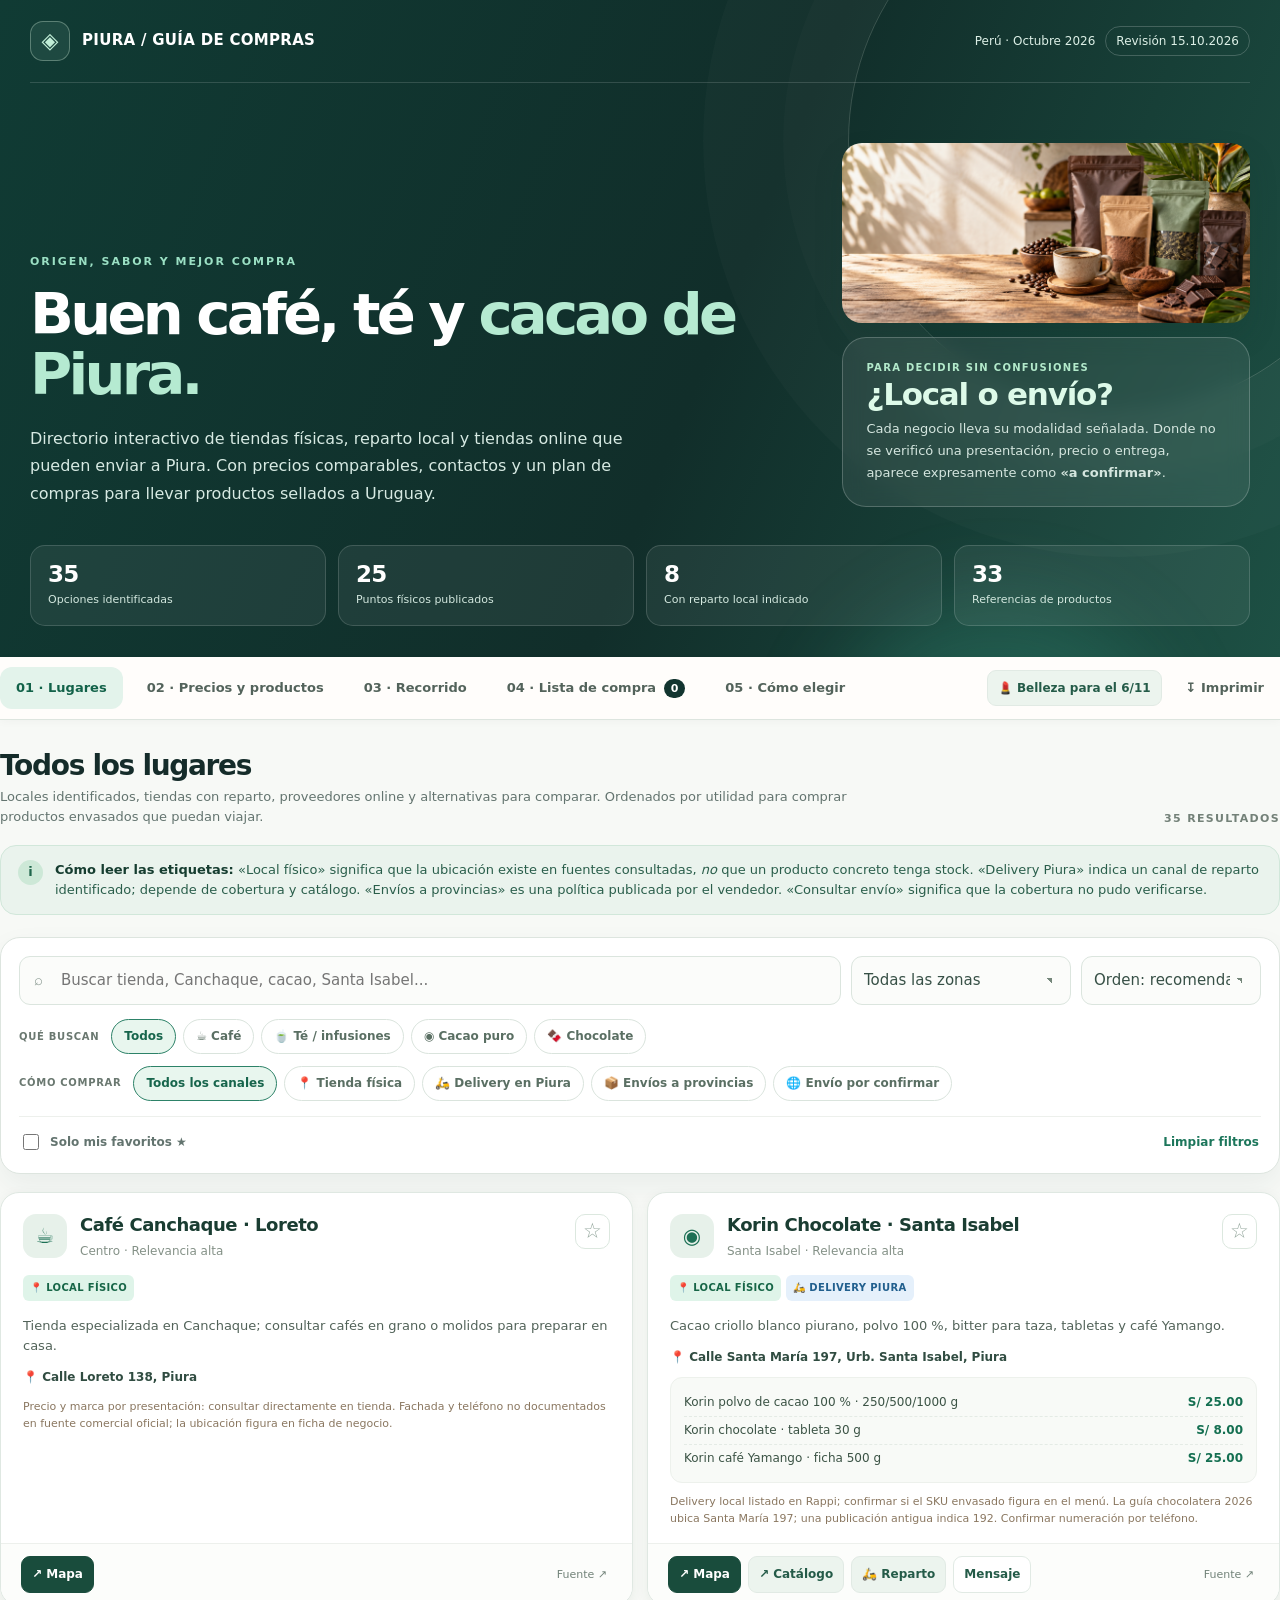
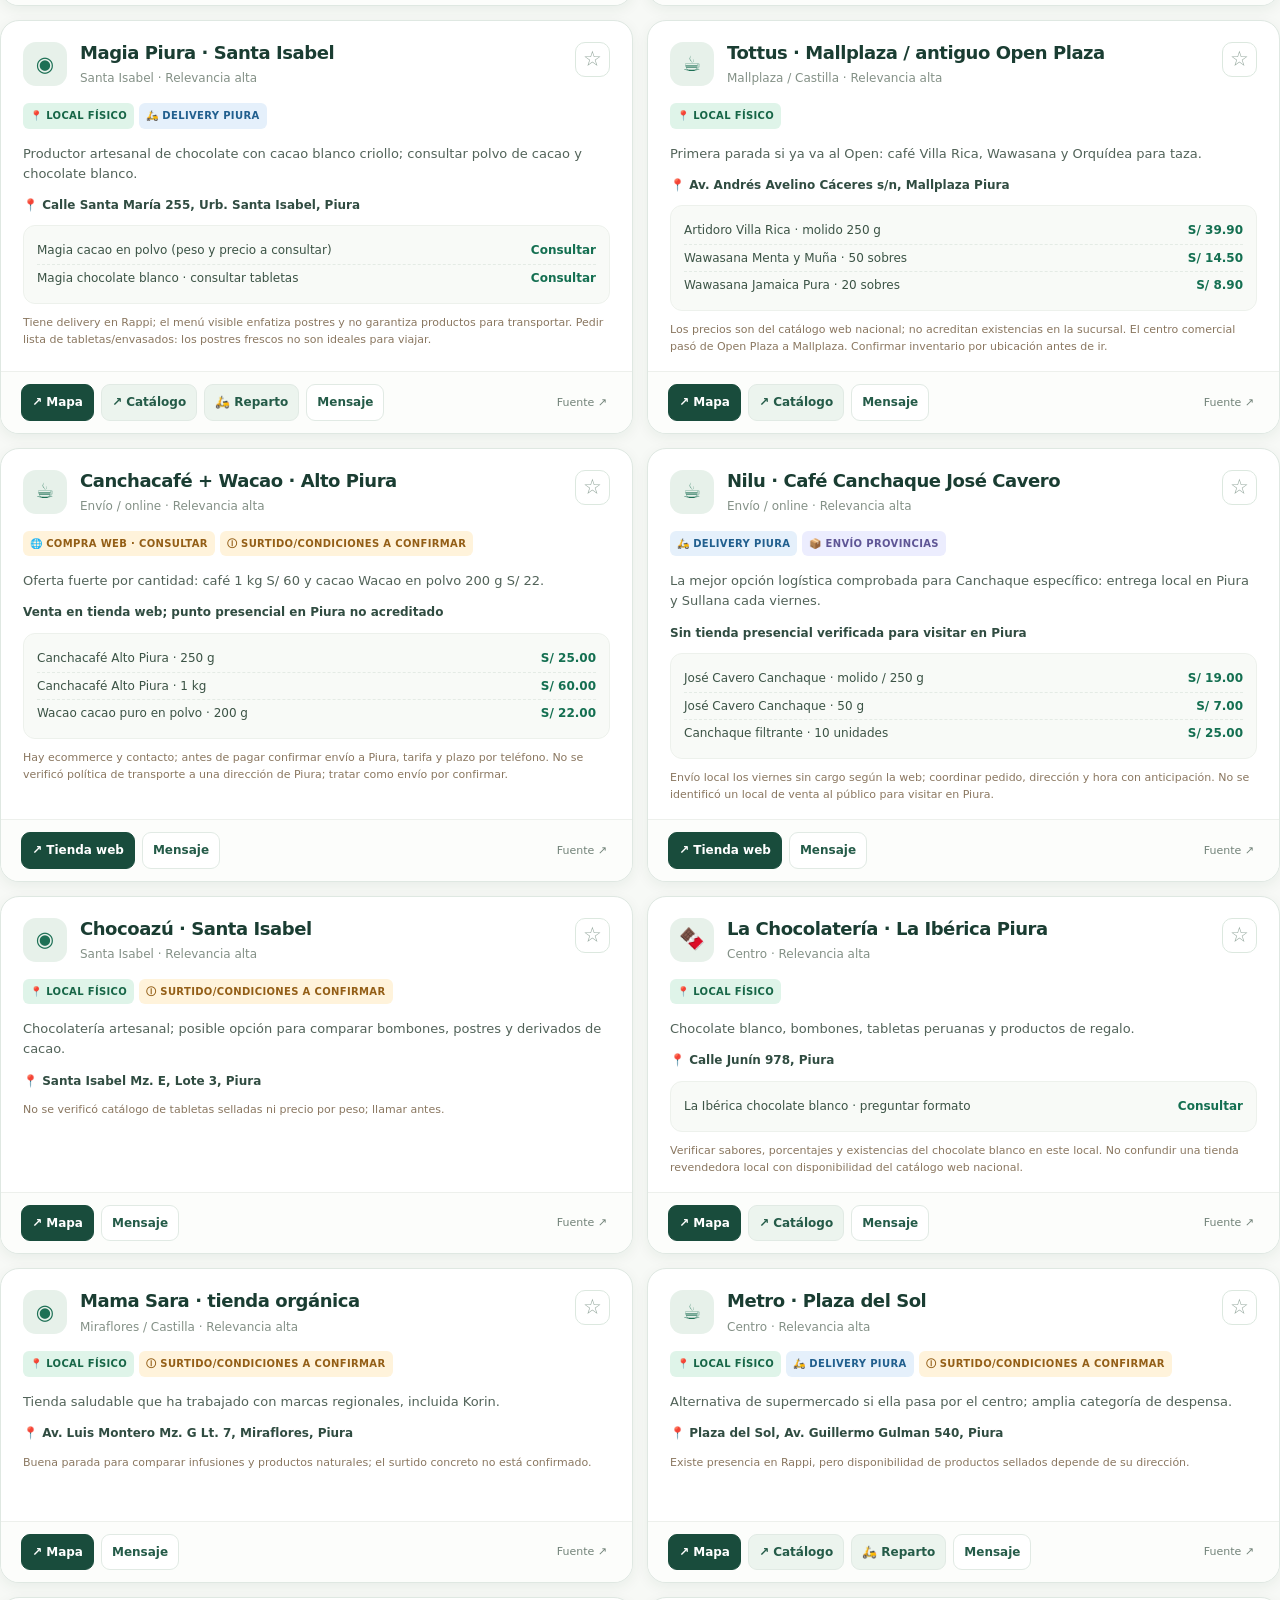
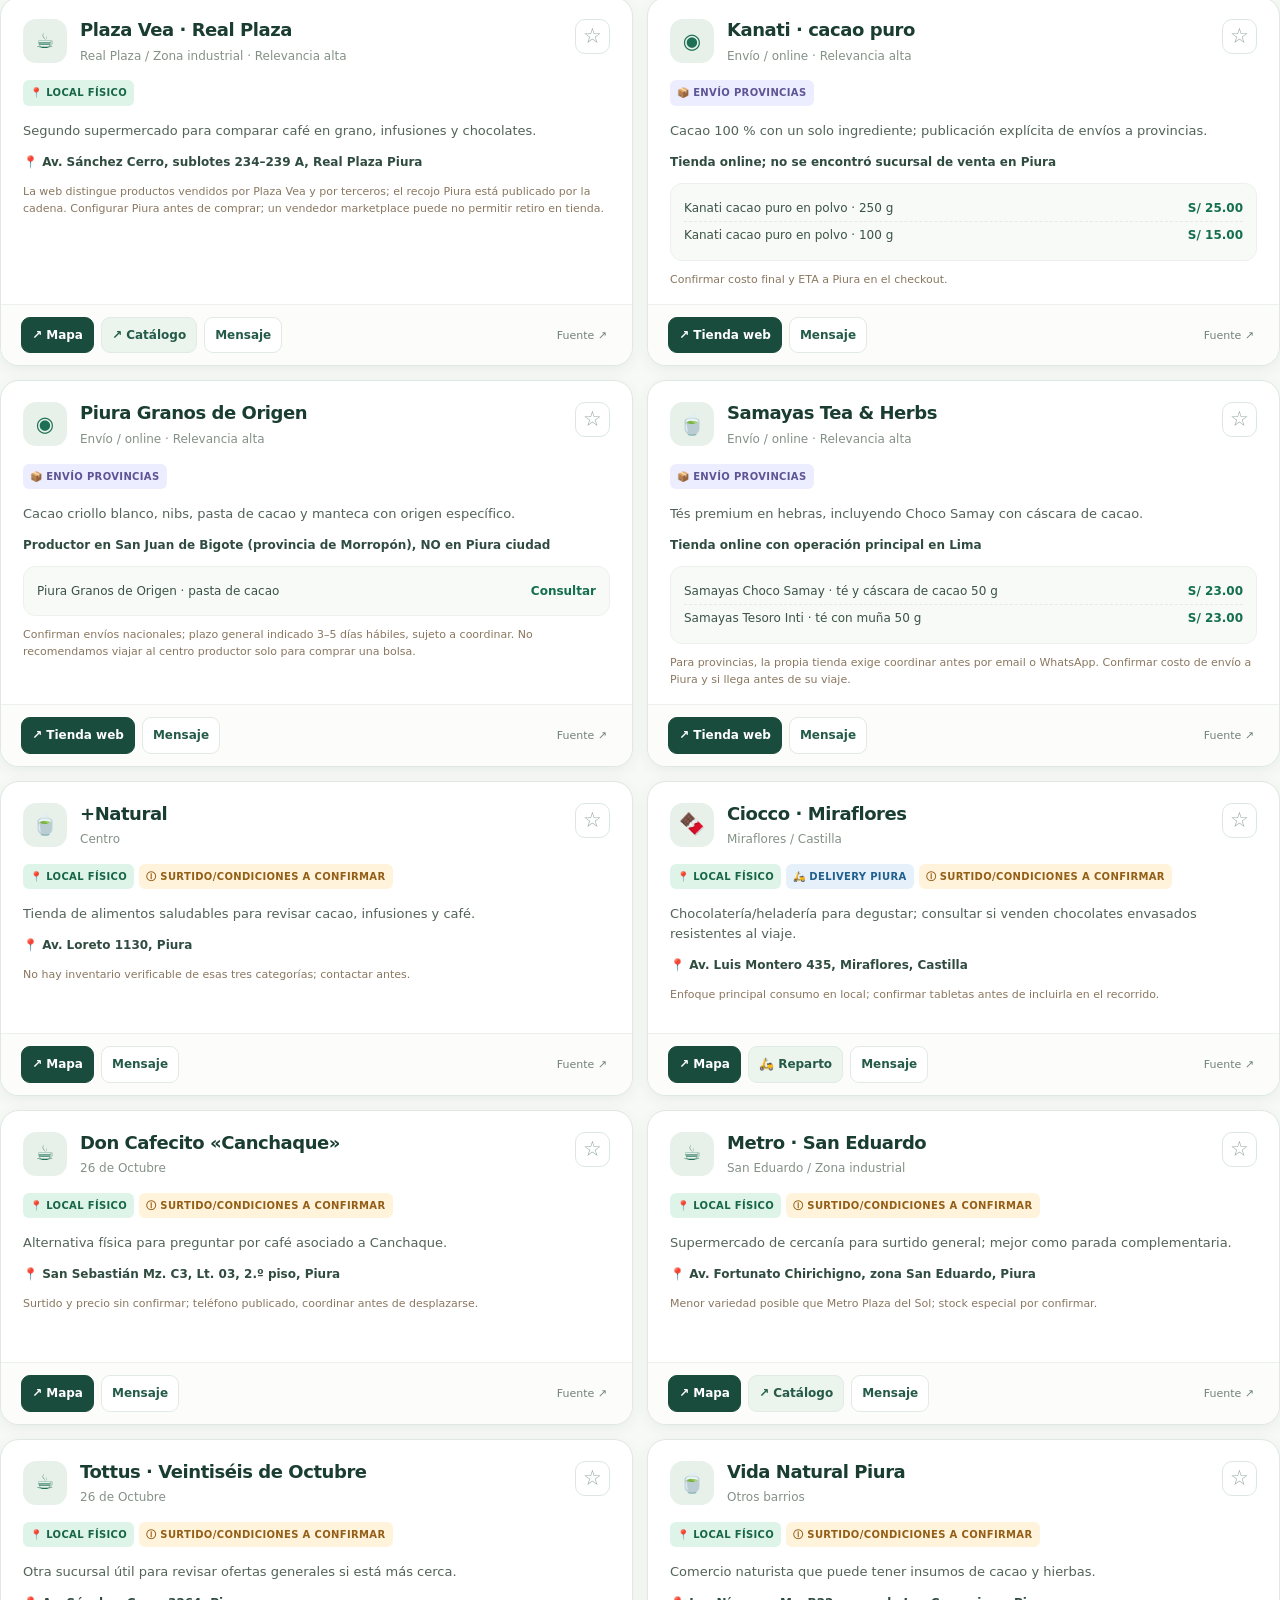
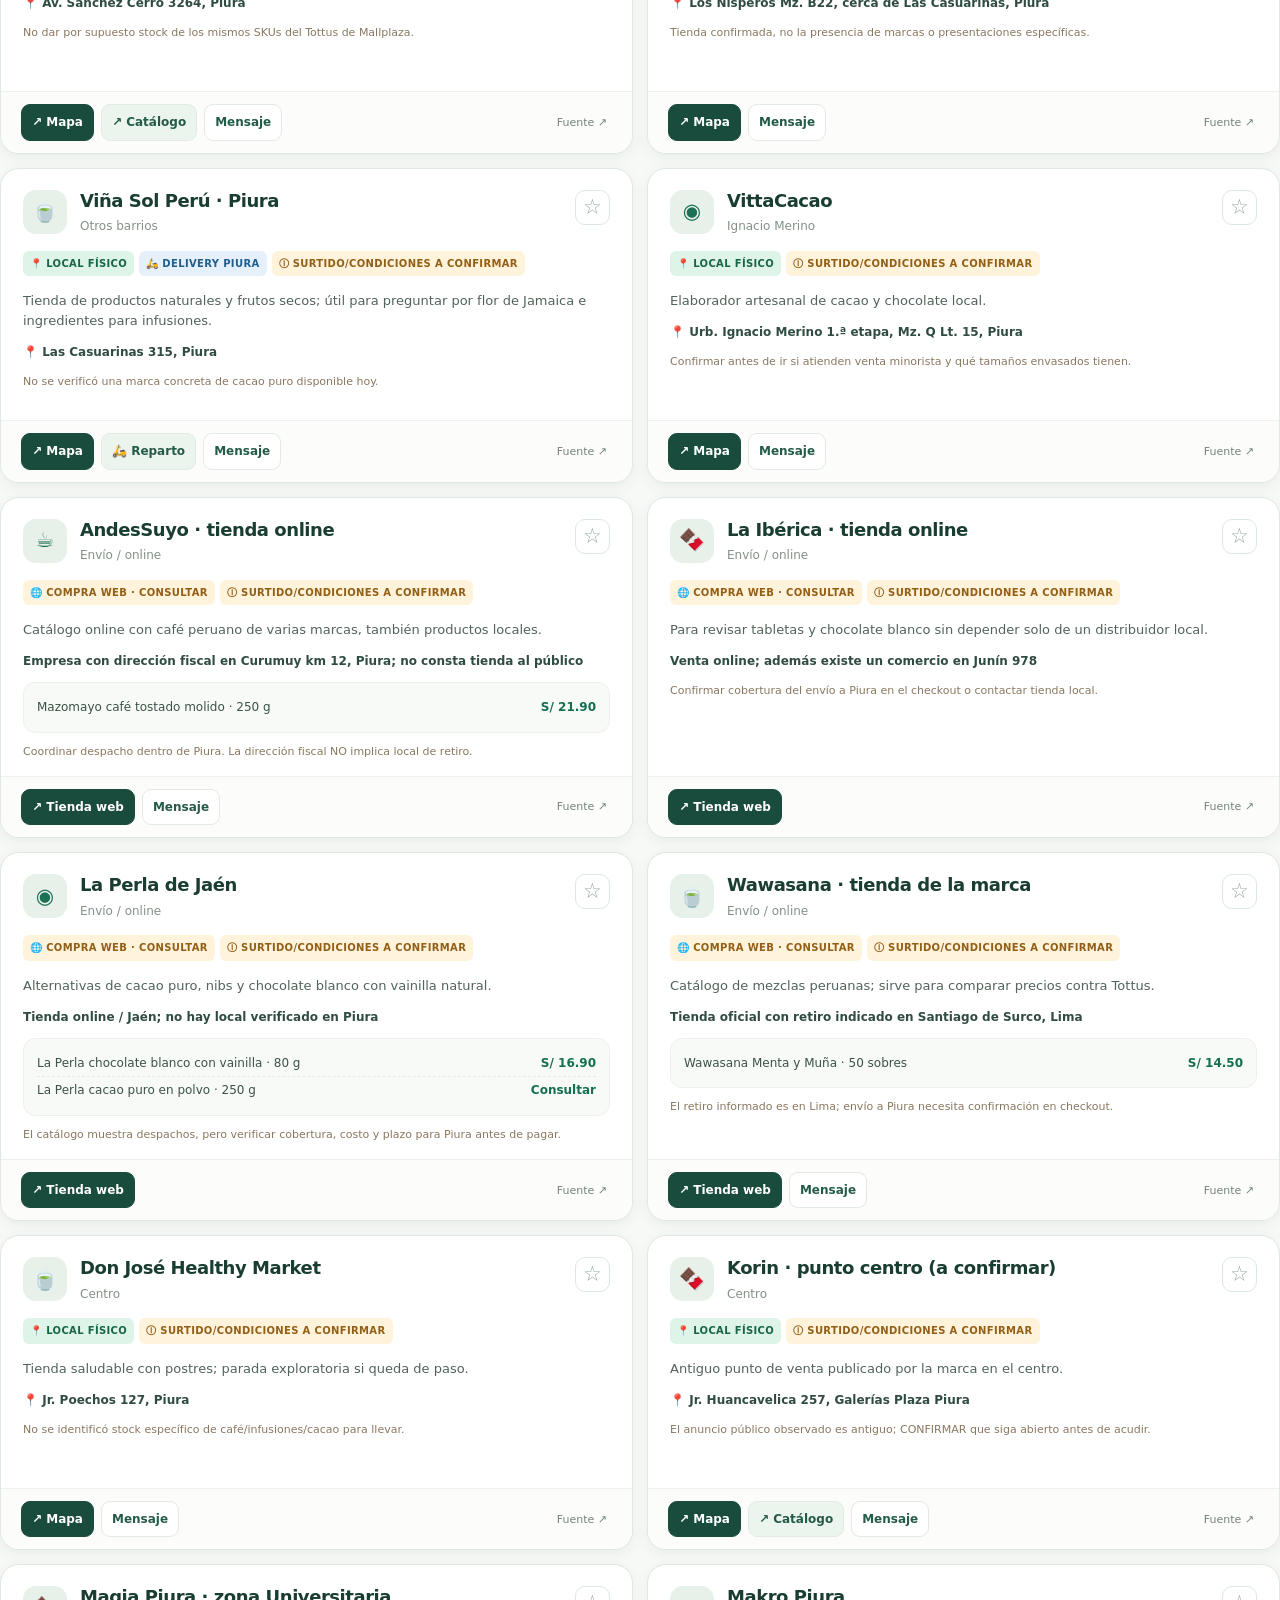
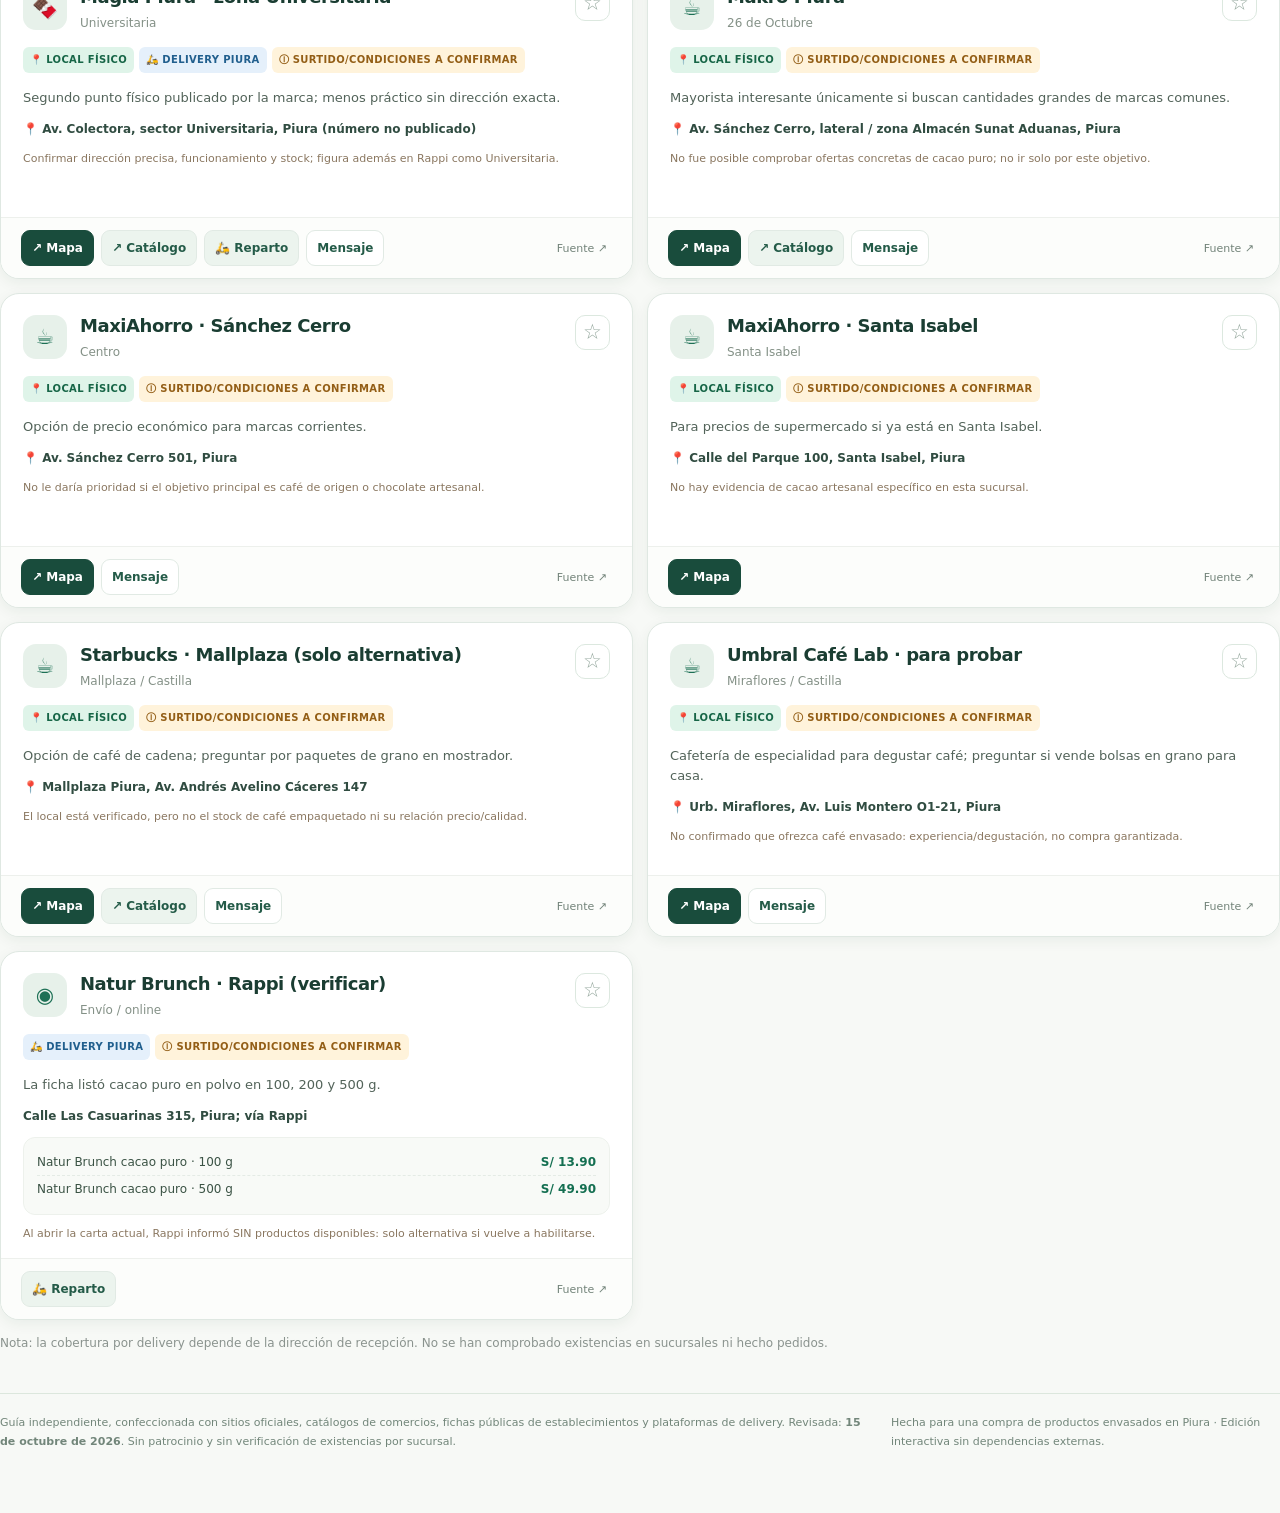
==== commit 762aad1e: "Mejorar guias de compras y belleza" ====
--- a/index.html
+++ b/index.html
@@ -11,15 +11,19 @@
 *{box-sizing:border-box}html{scroll-behavior:smooth}body{margin:0;background:#f7f9f6;color:var(--text);font:15px/1.55 system-ui,-apple-system,"Segoe UI",Roboto,"Helvetica Neue",Arial,sans-serif}a{color:inherit;text-decoration:none}a:hover{text-decoration:none}button,select,input{font:inherit}button{cursor:pointer}button:focus-visible,a:focus-visible,input:focus-visible,select:focus-visible{outline:3px solid #86cabc;outline-offset:2px}.shell{max-width:1430px;margin:0 auto;padding:0 30px}.mast{background:linear-gradient(112deg,#103b34 0%,#112e2a 55%,#1d5044 100%);color:#fff;position:relative;overflow:hidden}.mast::before{content:"";position:absolute;right:-110px;top:-130px;width:540px;height:540px;border:1px solid rgba(241,245,232,.18);border-radius:50%;box-shadow:0 0 0 65px rgba(255,255,255,.016),0 0 0 145px rgba(255,255,255,.02)}.mast::after{content:"";position:absolute;width:360px;height:360px;border-radius:50%;right:8%;bottom:-300px;background:#4ec3a730;filter:blur(40px)}.topbar{display:flex;align-items:center;justify-content:space-between;padding:21px 0;border-bottom:1px solid #ffffff24;position:relative;z-index:1}.logo{display:flex;align-items:center;gap:12px;font-weight:800;font-size:15px;letter-spacing:.02em}.mark{display:grid;place-items:center;width:40px;height:40px;border:1px solid #d6f0dc55;border-radius:13px;color:#c1eed7;background:#a5d8bf19;font-size:22px}.topmeta{font-size:12px;display:flex;align-items:center;gap:10px;color:#dcefe6}.update{border:1px solid #ffffff32;border-radius:99px;padding:5px 10px}.hero{position:relative;z-index:1;padding:60px 0 38px;display:grid;grid-template-columns:1.52fr .8fr;gap:38px;align-items:end}.eyebrow{display:inline-block;font-weight:800;letter-spacing:.18em;text-transform:uppercase;font-size:11px;color:#9be0c4;margin:0 0 15px}.hero h1{font-size:clamp(38px,4.5vw,70px);line-height:1.055;letter-spacing:-.065em;max-width:770px;margin:0 0 19px;font-weight:780}.hero h1 span{color:#b5ead1}.hero p{max-width:650px;color:#d7eae3;font-size:16px;line-height:1.7;margin:0}.hero-side{align-self:center;position:relative;z-index:1}.hero-note{background:#ffffff13;border:1px solid #ffffff36;border-radius:24px;padding:22px 23px;backdrop-filter:blur(10px)}.hero-note .big{font-size:31px;font-weight:750;line-height:1;letter-spacing:-.04em;margin:3px 0 8px;color:#ddfae9}.hero-note p{font-size:13px;color:#d5e6df;margin:0}.hero-note .tagline{letter-spacing:.13em;font-size:10px;text-transform:uppercase;font-weight:750;color:#b3eacb}.stats{display:grid;grid-template-columns:repeat(4,1fr);gap:12px;padding:0 0 31px;position:relative;z-index:1}.stat{border:1px solid #ffffff26;background:#ffffff10;border-radius:15px;padding:15px 17px}.stat strong{font-size:23px;display:block;line-height:1.13;letter-spacing:-.035em}.stat small{font-size:11px;color:#d3e8df}.nav-wrap{position:sticky;top:0;z-index:30;background:#fffdfbf0;backdrop-filter:blur(18px);border-bottom:1px solid var(--line);box-shadow:0 2px 9px #142d2208}.nav{display:flex;align-items:center;gap:8px;padding:10px 0;overflow-x:auto;scrollbar-width:none}.nav::-webkit-scrollbar{display:none}.nav button{border:0;background:transparent;color:#53635b;border-radius:12px;font-weight:700;font-size:13px;padding:11px 16px;white-space:nowrap}.nav button.selected{background:#e3f3eb;color:#126249}.nav .navend{margin-left:auto;display:flex;gap:8px;align-items:center}.pillqty{font-size:11px;border-radius:99px;padding:3px 7px;background:var(--forest);color:#fff;margin-left:3px}.page{padding:30px 0 62px}.section-head{display:flex;align-items:end;justify-content:space-between;gap:15px;margin:0 0 18px}.section-head h2{font-size:28px;line-height:1.12;letter-spacing:-.047em;margin:0 0 5px;color:var(--ink)}.section-head p{font-size:13px;color:var(--muted);margin:0;max-width:850px}.info-bar{background:#eaf3ed;border:1px solid #d1e7da;display:flex;align-items:flex-start;gap:12px;border-radius:16px;padding:14px 17px;color:#2a5e4b;margin-bottom:22px;font-size:13px}.info-bar strong{color:#163d30}.icon-dot{border-radius:99px;background:#cde8d7;flex:0 0 auto;display:grid;place-items:center;width:25px;height:25px;font-weight:800;color:#20664c}.filters{background:#fff;border:1px solid var(--line);padding:18px;border-radius:20px;margin-bottom:18px;box-shadow:var(--shadow)}.filter-row{display:flex;align-items:center;gap:12px;flex-wrap:wrap}.filters-top{display:grid;grid-template-columns:minmax(250px,1fr) minmax(170px,220px) minmax(150px,180px);gap:10px;margin-bottom:14px}.search-wrap{position:relative}.search-wrap span{position:absolute;left:15px;top:50%;transform:translateY(-50%);color:#889890}.field{border:1px solid #dbe5de;border-radius:11px;background:#fbfcfa;width:100%;padding:12px 14px;color:var(--ink);outline:none;min-height:44px}.search-wrap .field{padding-left:41px}.select{appearance:none;background:#fbfcfa linear-gradient(45deg,transparent 50%,#75877b 50%) right 18px top 50%/5px 5px no-repeat;border:1px solid #dbe5de;border-radius:11px;padding:12px 30px 12px 12px;min-height:44px;color:#375046;width:100%}.mini-label{font-weight:750;color:#6a7870;letter-spacing:.07em;text-transform:uppercase;font-size:10px;white-space:nowrap}.chips{display:flex;gap:7px;flex-wrap:wrap}.chip{border-radius:99px;border:1px solid #dae4dd;background:#fff;color:#5a6f63;padding:7px 12px;font-size:12px;font-weight:700;white-space:nowrap}.chip.on{border-color:#2d8268;background:#e8f6ee;color:#17654c}.chip:hover{background:#edf5ef}.filter-foot{margin-top:15px;padding-top:12px;border-top:1px solid #edf0ec;display:flex;justify-content:space-between;align-items:center;gap:10px;font-size:12px;color:var(--muted)}.check-label{display:inline-flex;align-items:center;gap:8px;cursor:pointer;font-weight:600}.check-label input{accent-color:#167254;width:16px;height:16px}.tiny-button{border:0;background:transparent;color:#1c765b;font-weight:760;font-size:12px;padding:4px 2px}.store-grid{display:grid;grid-template-columns:repeat(2,minmax(0,1fr));gap:14px}.store-card{display:flex;flex-direction:column;background:var(--card);border:1px solid #dfe8e2;border-radius:var(--radius);box-shadow:0 4px 14px #163e2310;overflow:hidden;min-height:315px}.store-card:hover{box-shadow:0 9px 28px #234f341b;transform:translateY(-1px);transition:.15s}.store-card .cardinner{padding:21px 22px 16px;flex:1}.store-top{display:flex;justify-content:space-between;align-items:start;gap:10px}.store-heading{display:flex;gap:13px;align-items:flex-start;min-width:0}.avatar{width:44px;height:44px;display:grid;place-items:center;flex:0 0 44px;border-radius:13px;background:#e7f1ea;color:#1d7055;font-size:21px}.store-heading h3{font-size:18px;line-height:1.25;margin:0;color:#1a3d32;letter-spacing:-.025em}.area{font-size:12px;color:#849187;margin-top:5px}.star{border:1px solid #dce8df;background:#fff;border-radius:10px;width:35px;height:35px;flex-shrink:0;color:#98aaa0;font-size:21px;display:grid;place-items:center;line-height:1}.star.on{color:#be7a27;border-color:#f0d8af;background:#fff6e5}.badges{display:flex;flex-wrap:wrap;gap:5px;margin:15px 0}.b{font-size:10px;letter-spacing:.035em;text-transform:uppercase;font-weight:820;border-radius:6px;padding:5px 7px;background:#eff4f0;color:#47634f}.b.local{background:#dff4e9;color:#176647}.b.envio{background:#ecedfe;color:#5e5595}.b.delivery{background:#e5f0fb;color:#215f8e}.b.check{background:#fff3db;color:#935e16}.description{font-size:13px;line-height:1.55;color:#526359;margin:0 0 11px}.addr{font-size:12px;color:#304c41;font-weight:680;margin-bottom:11px}.products-preview{background:#f8faf7;border:1px solid #edf1ec;border-radius:12px;padding:11px 13px;margin:10px 0}.products-preview .productline{display:flex;gap:8px;align-items:baseline;justify-content:space-between;font-size:12px;padding:4px 0;color:#3b5345}.products-preview .productline:not(:last-child){border-bottom:1px dashed #e4ebe5}.products-preview .productline span{min-width:0}.products-preview .productline b{color:#146f51;white-space:nowrap;font-variant-numeric:tabular-nums}.fine{font-size:11px;color:#8a7760;line-height:1.55;margin:10px 0 0}.card-bottom{display:flex;gap:7px;flex-wrap:wrap;align-items:center;background:#fcfdfb;border-top:1px solid #edf0ec;padding:12px 20px}.action{display:inline-flex;align-items:center;justify-content:center;gap:6px;white-space:nowrap;background:#ecf4ee;border:1px solid #e1eae4;color:#245b48;border-radius:9px;padding:8px 10px;font-size:12px;font-weight:760;min-height:35px}.action:hover{background:#def2e5}.action.primary{background:#194c3c;color:#fff;border-color:#194c3c}.action.primary:hover{background:#226d52}.action.ghost{background:#fff}.card-bottom .source{margin-left:auto;border:0;background:transparent;font-size:11px;color:#728379;padding:5px}.footer-note{font-size:12px;color:#8a938e;margin-top:14px}.empty{grid-column:1/-1;padding:60px;text-align:center;border:1px dashed #c7d6cb;border-radius:18px;color:#768980;background:#fff}.empty h3{color:#285a48;margin:0 0 6px}.subtle{color:var(--muted)}.overline{font-size:10px;text-transform:uppercase;letter-spacing:.12em;font-weight:800;color:#40846b}.featuregrid{display:grid;grid-template-columns:repeat(3,1fr);gap:14px;margin:15px 0 29px}.feature{padding:20px;background:#fff;border:1px solid var(--line);border-radius:18px}.feature.dark{background:#1b4b3c;color:white;border-color:#1b4b3c}.feature h3{font-size:15px;margin:8px 0;letter-spacing:-.025em}.feature p{font-size:12px;line-height:1.6;margin:0;color:#65756c}.feature.dark p{color:#d8ebe1}.feature .kicker{display:inline-block;padding:5px 8px;background:#e9f4eb;color:#2b6b50;border-radius:6px;font-size:10px;font-weight:800;text-transform:uppercase}.feature.dark .kicker{background:#ffffff24;color:#d4f8e6}.feature strong{font-weight:800}.grid2{display:grid;grid-template-columns:1fr 360px;gap:16px;align-items:start}.panel{border-radius:20px;border:1px solid var(--line);background:white;padding:22px;box-shadow:var(--shadow)}.panel h3{font-size:19px;letter-spacing:-.035em;margin:0 0 7px}.panel p{margin:0 0 12px;color:var(--muted);font-size:13px}.product-tablewrap{overflow-x:auto;border-radius:13px;border:1px solid #e3e9e3}.prodtable{width:100%;border-collapse:collapse;font-size:12px;min-width:800px}.prodtable thead{background:#eef5f0;color:#355b47;font-size:10px;text-transform:uppercase;letter-spacing:.055em}.prodtable th{text-align:left;padding:13px 12px;white-space:nowrap}.prodtable td{padding:12px;border-top:1px solid #ebf0ea;vertical-align:middle}.prodtable tr:hover td{background:#f8faf7}.prodtable td b{font-size:13px;color:#1e4536}.prodtable td small{display:block;color:#7d8e81;max-width:230px}.prodtable .money{text-align:right;white-space:nowrap;font-variant-numeric:tabular-nums;font-weight:750}.prodtable th.money{text-align:right}.price-input{width:85px;height:35px;border:1px solid #d5e2d8;border-radius:8px;padding:6px 8px;color:var(--ink);font-variant-numeric:tabular-nums}.prod-actions{display:flex;align-items:center;gap:6px}.padd{border:0;background:#e3f2e9;color:#186949;border-radius:8px;height:33px;padding:0 10px;font-weight:800}.plink{font-weight:750;color:#2a8065;font-size:12px}.tag-note{font-size:10px;color:#876b37;background:#fff5df;display:inline-flex;padding:3px 6px;border-radius:5px}.sidebox{border:1px solid #dce8df;border-radius:17px;background:#f8fbf8;padding:18px}.sidebox h3{margin:0 0 10px;font-size:16px}.sidebox p{font-size:12px;color:#6a8074;line-height:1.7}.sticky{position:sticky;top:87px}.basket-row{display:grid;grid-template-columns:1fr auto;gap:11px;padding:13px 0;border-top:1px solid #e8eee8}.basket-row .name{font-size:12px;font-weight:720;line-height:1.4}.basket-row .seller{font-size:11px;color:#82918a}.basket-row .controls{display:flex;gap:7px;align-items:center}.qtybtn{border:1px solid #d8e5db;background:#fff;border-radius:8px;width:27px;height:27px;display:grid;place-items:center;font-weight:800;color:#225b47}.basket-price{display:flex;gap:6px;align-items:center;margin-top:8px}.basket-price span{font-size:11px;color:#6e8176}.total{border-top:1px solid #d8e5dc;padding-top:18px;margin-top:15px;display:flex;justify-content:space-between;align-items:end;gap:8px}.total .big{font-size:28px;font-weight:820;letter-spacing:-.065em;color:#144e3a;line-height:1}.total .est{font-size:13px;color:#667a6b;text-align:right}.footer-actions{display:flex;flex-wrap:wrap;gap:7px;margin-top:14px}.routegrid{display:grid;grid-template-columns:repeat(3,1fr);gap:14px}.route{border:1px solid var(--line);border-radius:18px;background:#fff;padding:20px}.route h3{font-size:17px;margin:7px 0 9px;color:#1e4635}.route .steps{list-style:none;counter-reset:step;padding:0;margin:16px 0 20px}.steps li{display:flex;gap:12px;align-items:start;font-size:13px;line-height:1.5;margin-bottom:14px;color:#506157}.steps li::before{counter-increment:step;content:counter(step);color:#235f47;background:#ddf2e4;border-radius:100%;height:24px;width:24px;flex:0 0 24px;display:grid;place-items:center;font-size:11px;font-weight:900}.qa{display:grid;grid-template-columns:repeat(2,1fr);gap:14px;margin-top:20px}.qa>div{background:#fff;border:1px solid var(--line);border-radius:17px;padding:18px}.qa h3{font-size:15px;margin:0 0 7px;color:#254c3d}.qa p{font-size:12px;line-height:1.65;color:#64786b}.note-list{display:grid;gap:11px}.note-item{display:flex;gap:11px;padding:12px 0;border-bottom:1px solid #edf0eb;align-items:flex-start;font-size:13px}.note-item input{accent-color:var(--green);width:18px;height:18px;flex-shrink:0}.message{border:1px solid #dcebdc;border-radius:16px;padding:17px;background:#fff;white-space:pre-wrap;font-size:12px;line-height:1.75;color:#3b594b}.muted-footer{margin:40px 0 0;padding-top:20px;border-top:1px solid #dce7dd;font-size:11px;color:#72867a;line-height:1.7;display:flex;justify-content:space-between;gap:15px}.hidden{display:none!important}.toast{position:fixed;right:22px;bottom:23px;z-index:99;padding:13px 16px;border-radius:11px;background:#174737;color:#fff;font-size:12px;box-shadow:0 14px 28px #163e2d45;opacity:0;transform:translateY(10px);pointer-events:none;transition:.2s}.toast.show{opacity:1;transform:translateY(0)}.divider{height:1px;background:var(--line);margin:20px 0}.smallcaps{letter-spacing:.12em;font-size:11px;color:#738178;font-weight:750;text-transform:uppercase}
 @media(max-width:1030px){.hero{grid-template-columns:1fr .7fr}.grid2{grid-template-columns:1fr}.sticky{position:static}.featuregrid{grid-template-columns:1fr 1fr}.routegrid{grid-template-columns:1fr 1fr}}@media(max-width:760px){.shell{padding:0 16px}.hero{padding:37px 0 23px;grid-template-columns:1fr;gap:24px}.hero h1{font-size:clamp(38px,9.3vw,56px)}.hero-side{display:none}.topmeta{font-size:10px}.stats{grid-template-columns:1fr 1fr}.stat{padding:12px}.page{padding-top:20px}.store-grid{grid-template-columns:1fr}.filters-top{grid-template-columns:1fr}.featuregrid,.routegrid,.qa{grid-template-columns:1fr}.section-head{align-items:start;flex-direction:column}.filters{padding:14px}.section-head h2{font-size:26px}.nav button{padding:10px 11px;font-size:12px}.store-card .cardinner{padding:18px}.card-bottom{padding:12px 17px}.info-bar{font-size:12px}.muted-footer{flex-direction:column}.panel{padding:17px}}@media print{.mast,.nav-wrap,.filters,.action,.source,.star,.toast,.footer-actions,.padd{display:none!important}.page{padding:0}.store-card{break-inside:avoid;box-shadow:none}.store-grid{grid-template-columns:1fr 1fr}.card-bottom{display:none}.featuregrid{grid-template-columns:repeat(3,1fr)}body{background:#fff;font-size:11px}.shell{padding:0 10px}.store-card{min-height:auto}.nav{display:none}}
 </style>
+<style>
+.coffee-hero-photo{display:block;width:100%;height:180px;object-fit:cover;border-radius:20px;margin-bottom:14px;box-shadow:0 14px 28px rgba(16,54,43,.18)}
+@media(max-width:760px){.coffee-hero-photo{height:150px}}
+</style>
 </head>
 <body>
 <header class="mast">
  <div class="shell"><div class="topbar"><div class="logo"><span class="mark">◈</span><span>PIURA / GUÍA DE COMPRAS</span></div><div class="topmeta"><span>Perú · Octubre 2026</span><span class="update">Revisión 15.10.2026</span></div></div>
-  <div class="hero"><div><span class="eyebrow">Origen, sabor y mejor compra</span><h1>Buen café, té y <span>cacao de Piura.</span></h1><p>Directorio interactivo de tiendas físicas, reparto local y tiendas online que pueden enviar a Piura. Con precios comparables, contactos y un plan de compras para llevar productos sellados a Uruguay.</p></div><aside class="hero-side"><div class="hero-note"><div class="tagline">Para decidir sin confusiones</div><div class="big">¿Local o envío?</div><p>Cada negocio lleva su modalidad señalada. Donde no se verificó una presentación, precio o entrega, aparece expresamente como <b>«a confirmar»</b>.</p></div></aside></div>
+  <div class="hero"><div><span class="eyebrow">Origen, sabor y mejor compra</span><h1>Buen café, té y <span>cacao de Piura.</span></h1><p>Directorio interactivo de tiendas físicas, reparto local y tiendas online que pueden enviar a Piura. Con precios comparables, contactos y un plan de compras para llevar productos sellados a Uruguay.</p></div><aside class="hero-side"><img class="coffee-hero-photo" src="assets/coffee-hero.png" alt="Café, cacao, té y chocolate listos para comparar"><div class="hero-note"><div class="tagline">Para decidir sin confusiones</div><div class="big">¿Local o envío?</div><p>Cada negocio lleva su modalidad señalada. Donde no se verificó una presentación, precio o entrega, aparece expresamente como <b>«a confirmar»</b>.</p></div></aside></div>
   <div class="stats"><div class="stat"><strong id="n-stores">—</strong><small>Opciones identificadas</small></div><div class="stat"><strong id="n-physical">—</strong><small>Puntos físicos publicados</small></div><div class="stat"><strong id="n-delivery">—</strong><small>Con reparto local indicado</small></div><div class="stat"><strong id="n-products">—</strong><small>Referencias de productos</small></div></div>
  </div>
 </header>
-<div class="nav-wrap"><nav class="shell nav" aria-label="Navegación de la guía"><button data-tab="lugares" class="selected">01 · Lugares</button><button data-tab="productos">02 · Precios y productos</button><button data-tab="recorrido">03 · Recorrido</button><button data-tab="plan">04 · Lista de compra <span id="basket-badge" class="pillqty">0</span></button><button data-tab="criterios">05 · Cómo elegir</button><div class="navend"><button id="print-btn" title="Imprimir o guardar en PDF">↧ Imprimir</button></div></nav></div>
+<div class="nav-wrap"><nav class="shell nav" aria-label="Navegación de la guía"><button data-tab="lugares" class="selected">01 · Lugares</button><button data-tab="productos">02 · Precios y productos</button><button data-tab="recorrido">03 · Recorrido</button><button data-tab="plan">04 · Lista de compra <span id="basket-badge" class="pillqty">0</span></button><button data-tab="criterios">05 · Cómo elegir</button><div class="navend"><a class="action" href="guia_belleza_santiago_06_noviembre.html">💄 Belleza para el 6/11</a><button id="print-btn" title="Imprimir o guardar en PDF">↧ Imprimir</button></div></nav></div>
 <main class="shell page">
 <section id="tab-lugares" class="tab-pane">
 <div class="section-head"><div><h2>Todos los lugares</h2><p>Locales identificados, tiendas con reparto, proveedores online y alternativas para comparar. Ordenados por utilidad para comprar productos envasados que puedan viajar.</p></div><span class="smallcaps" id="result-count"></span></div>
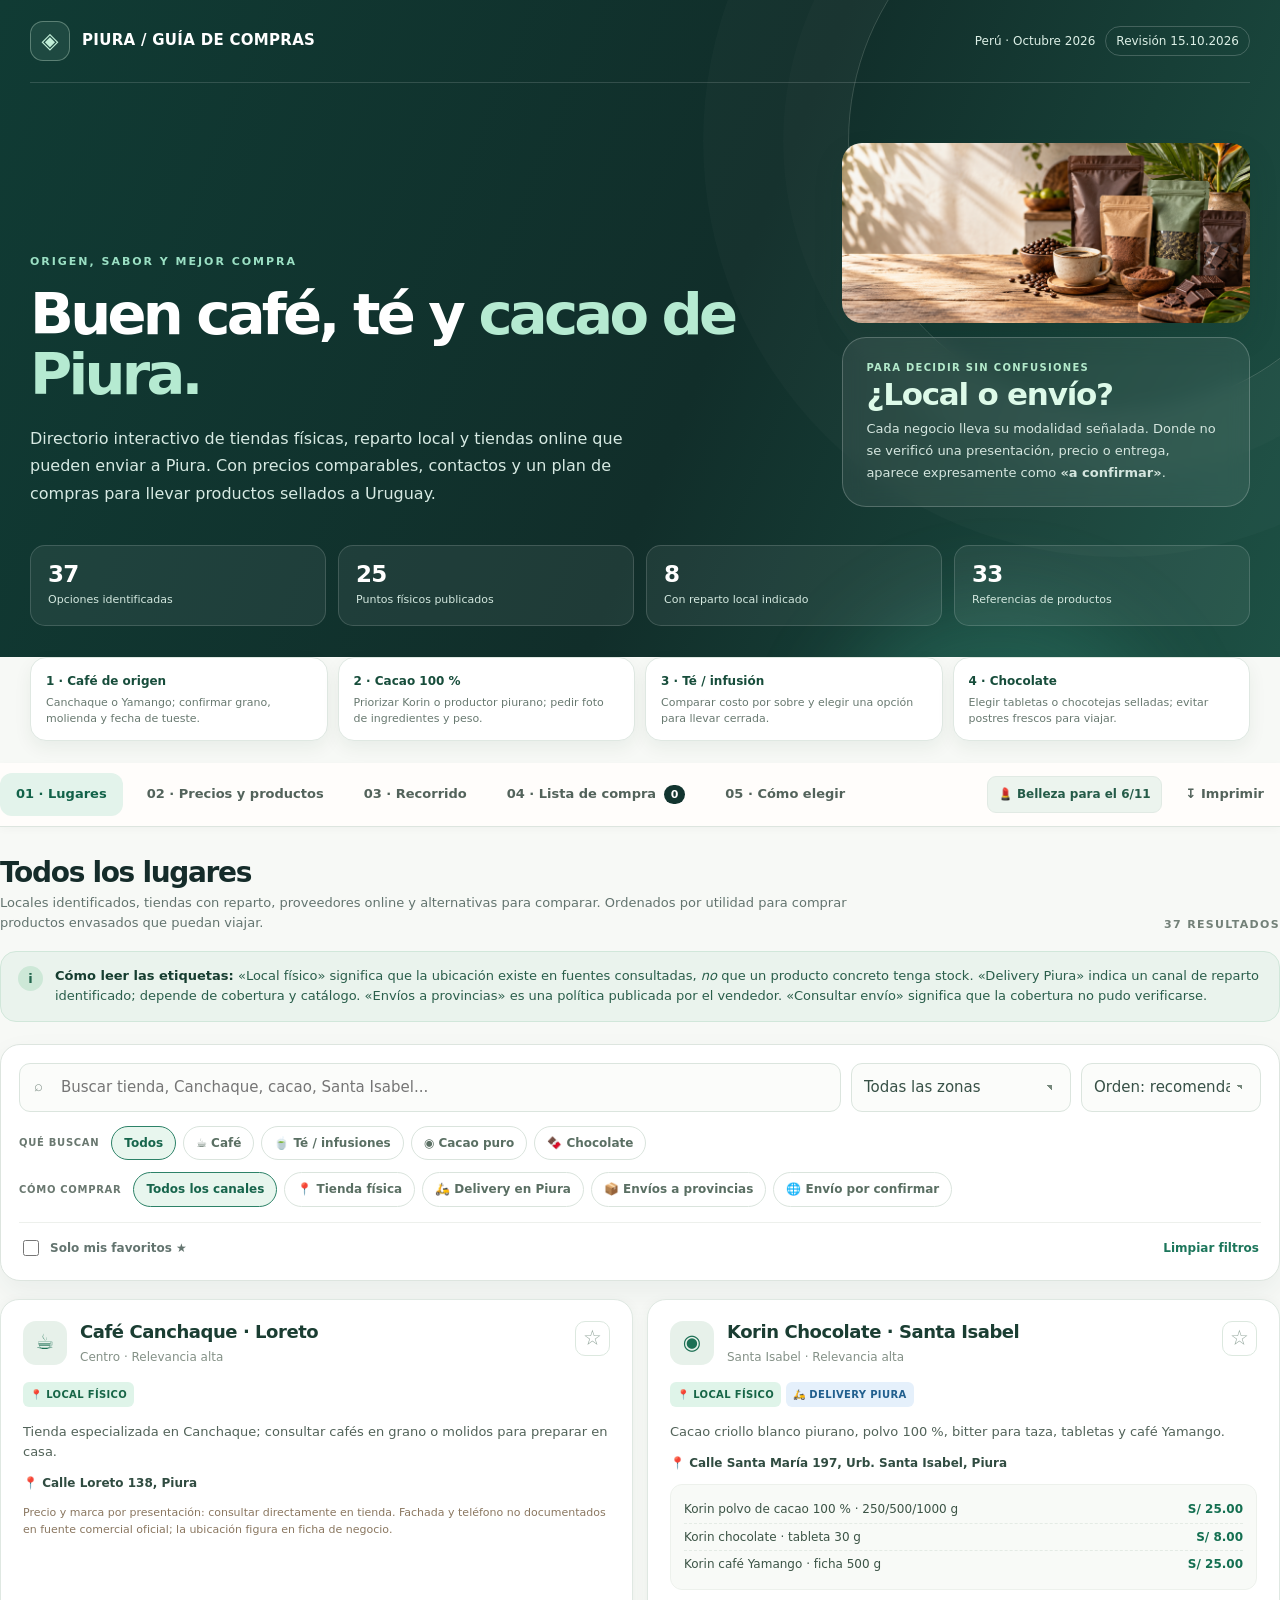
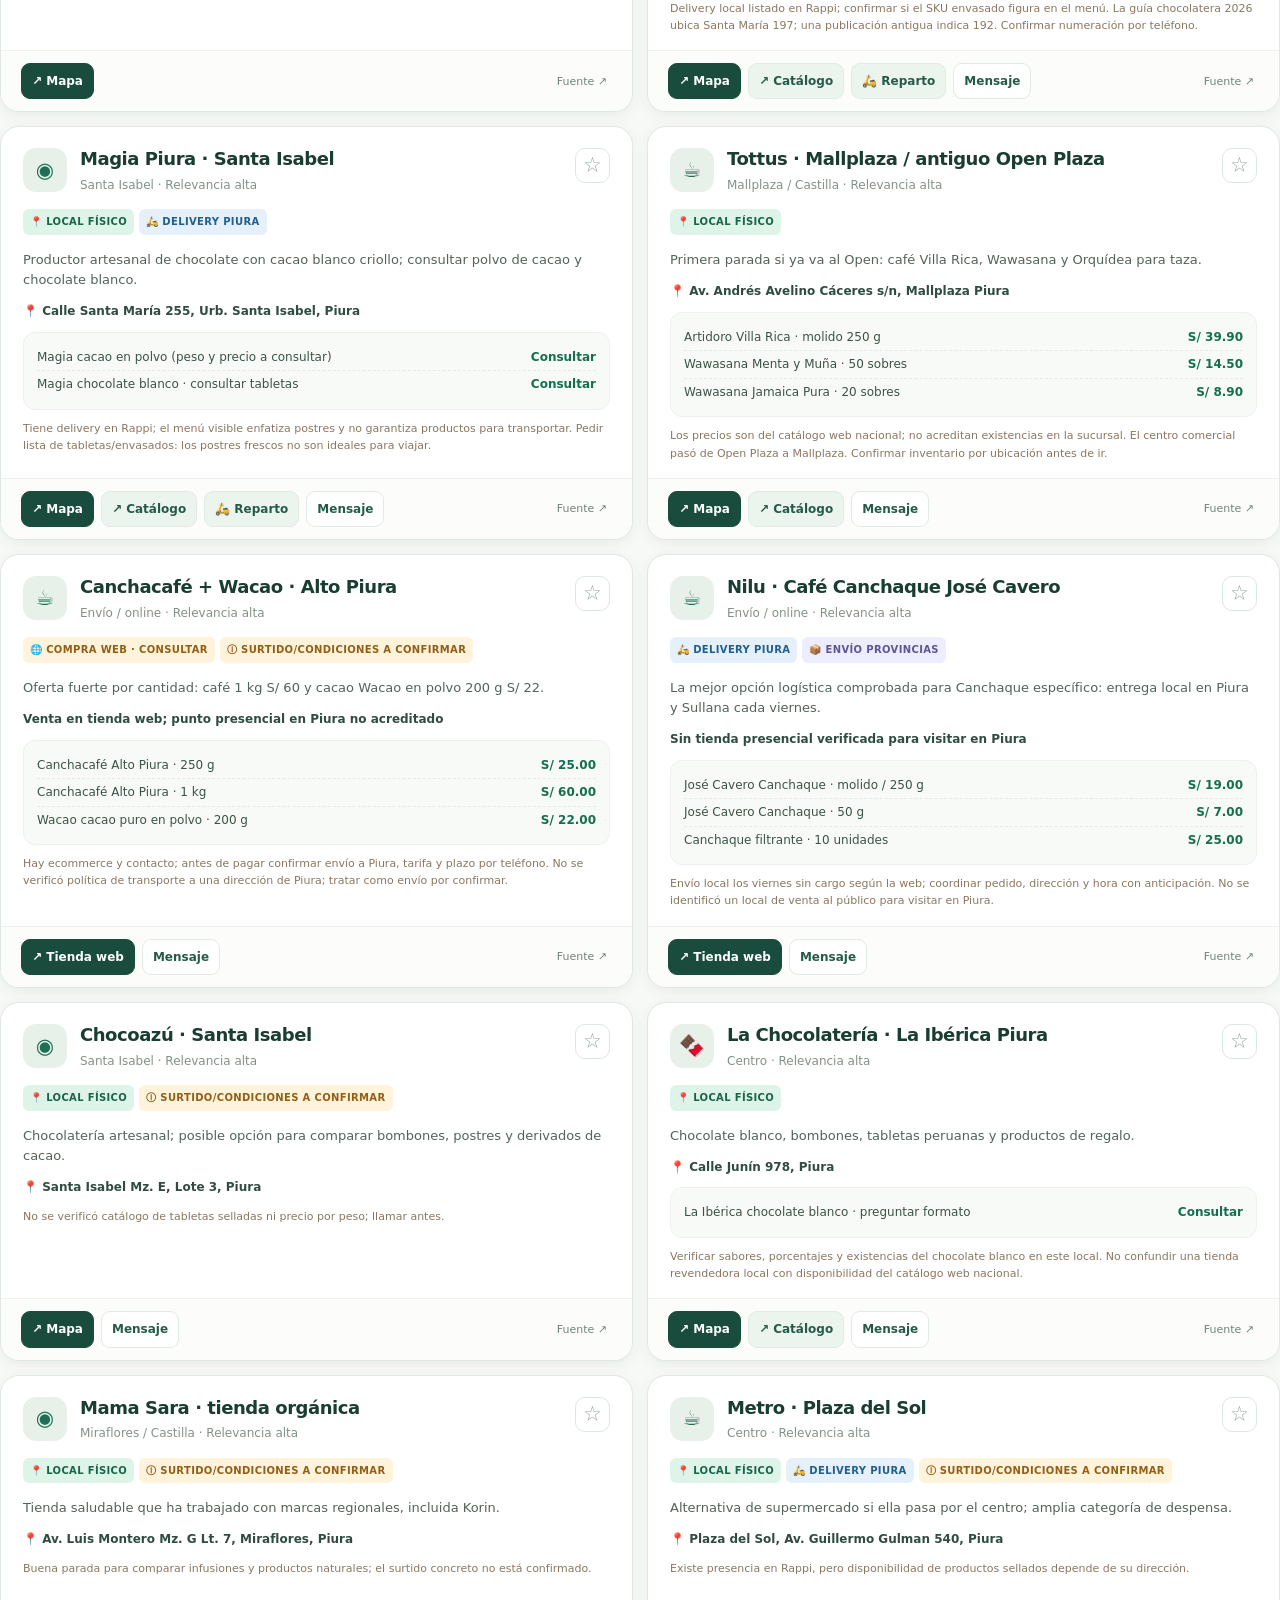
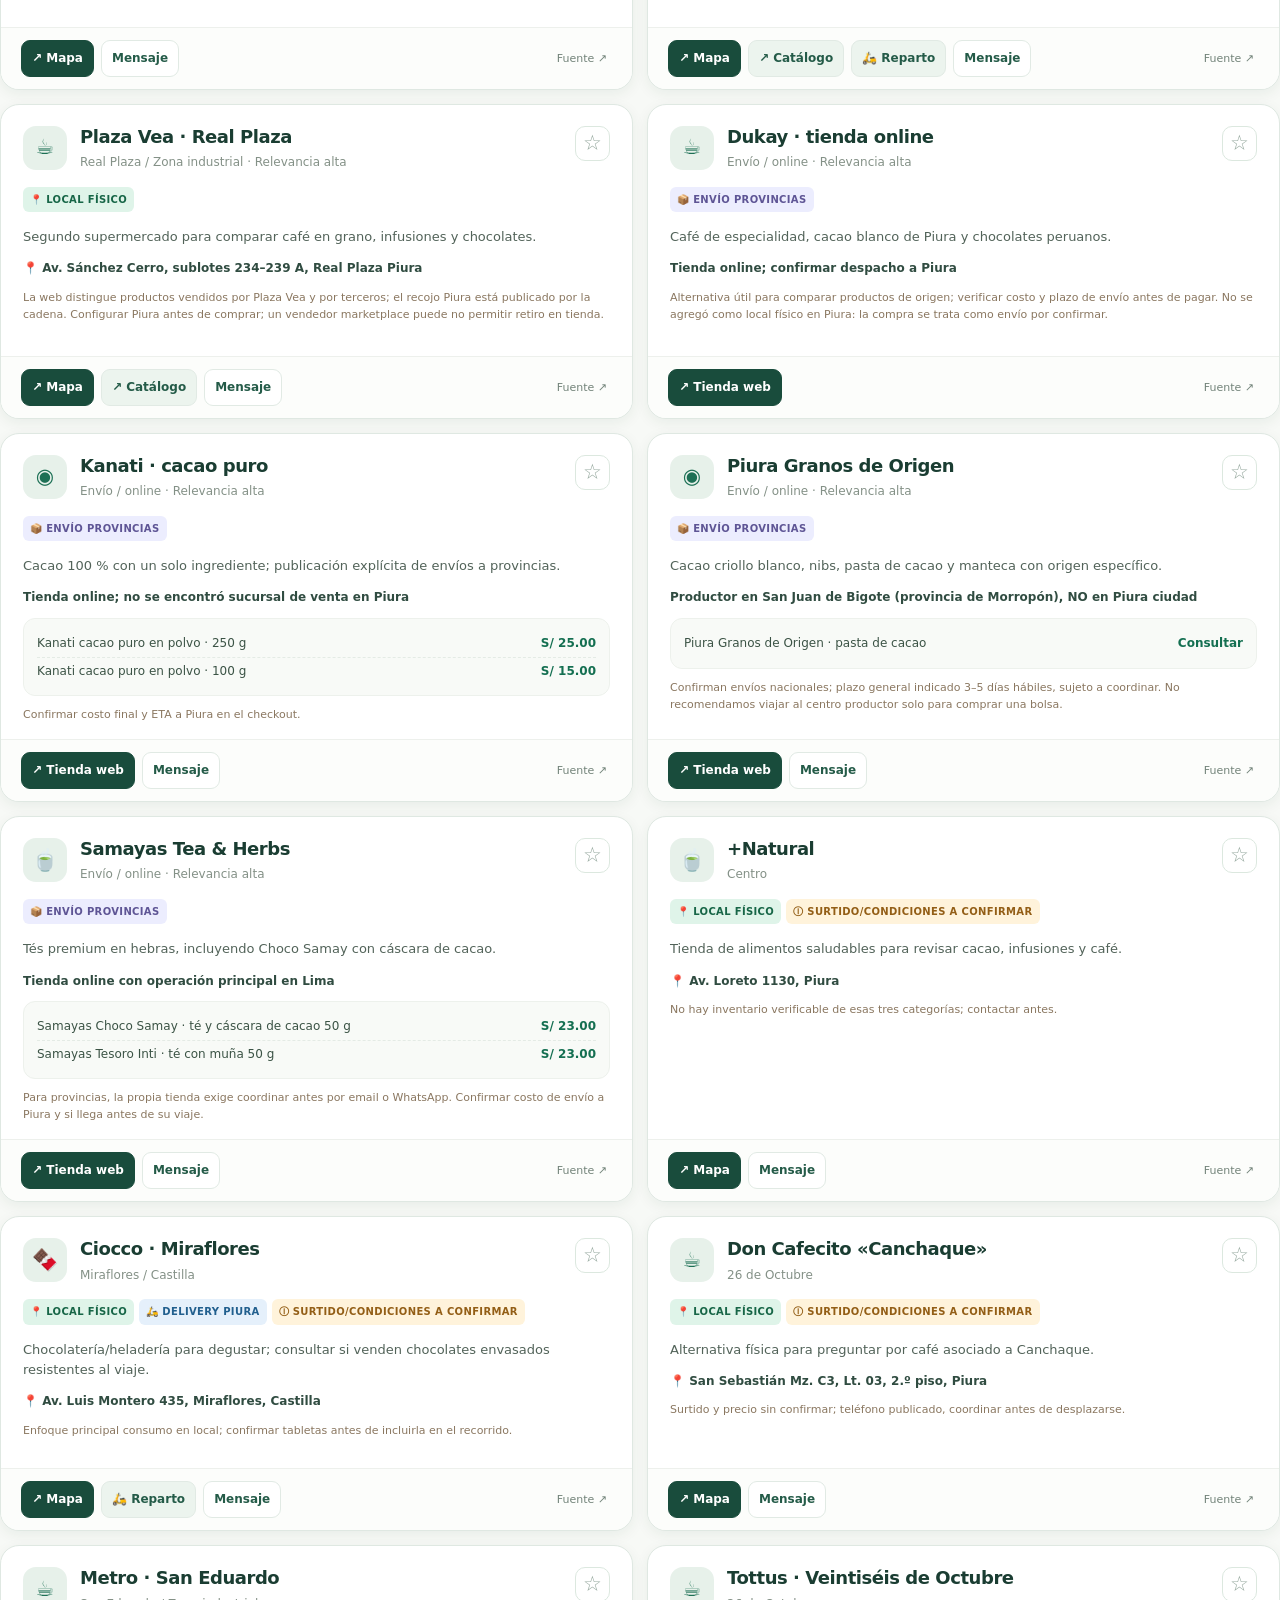
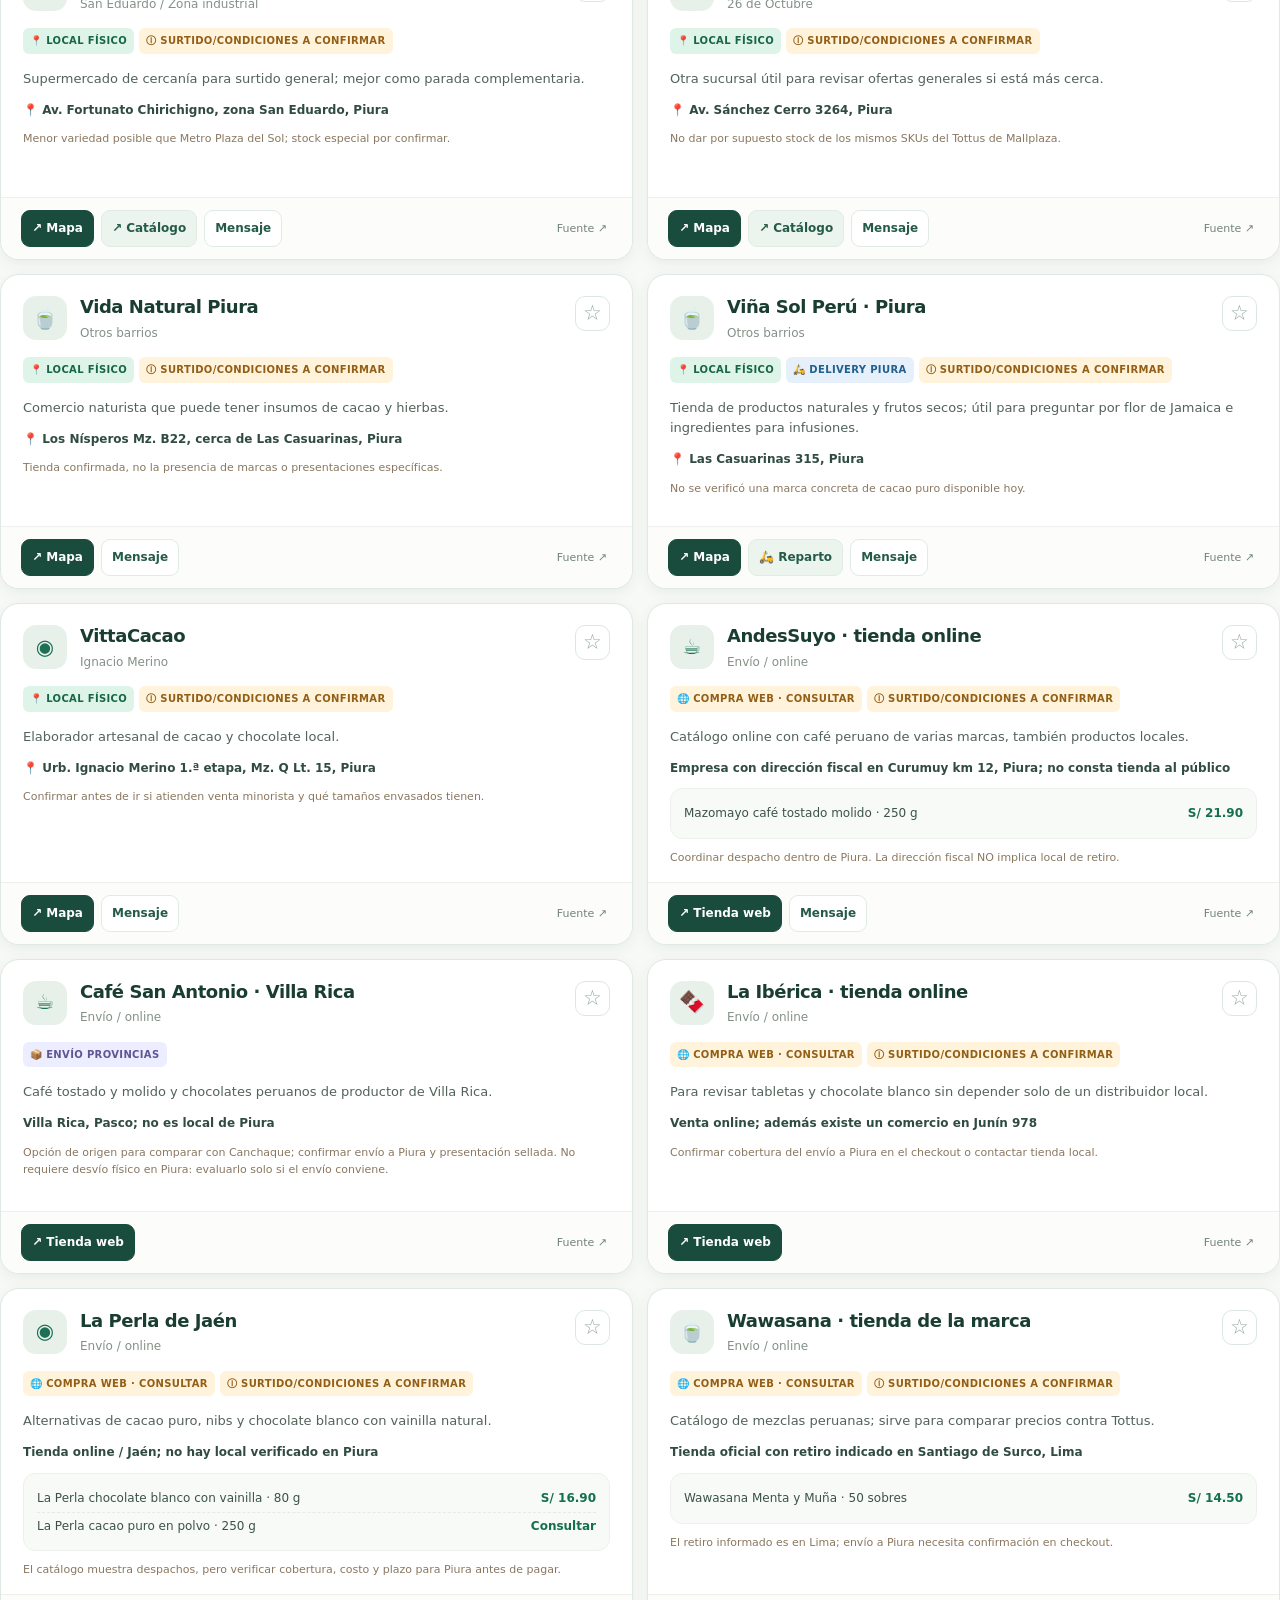
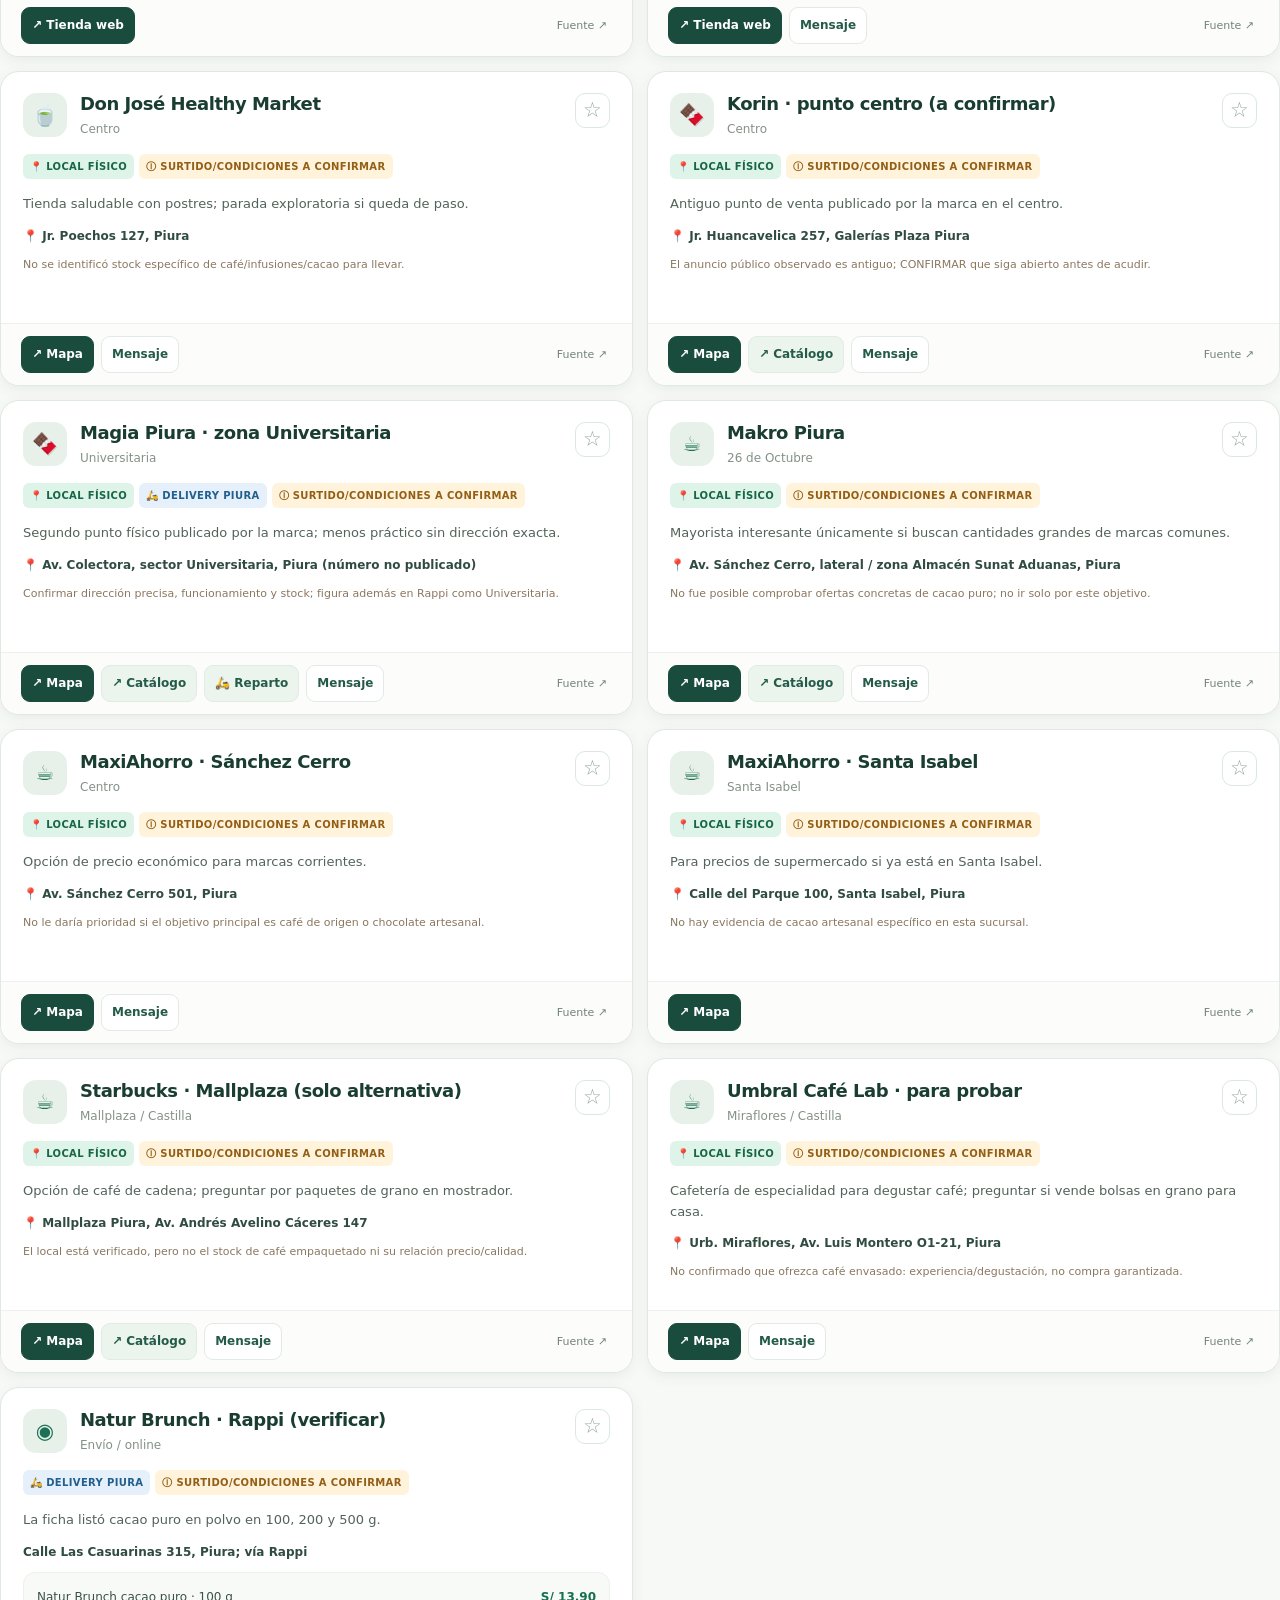
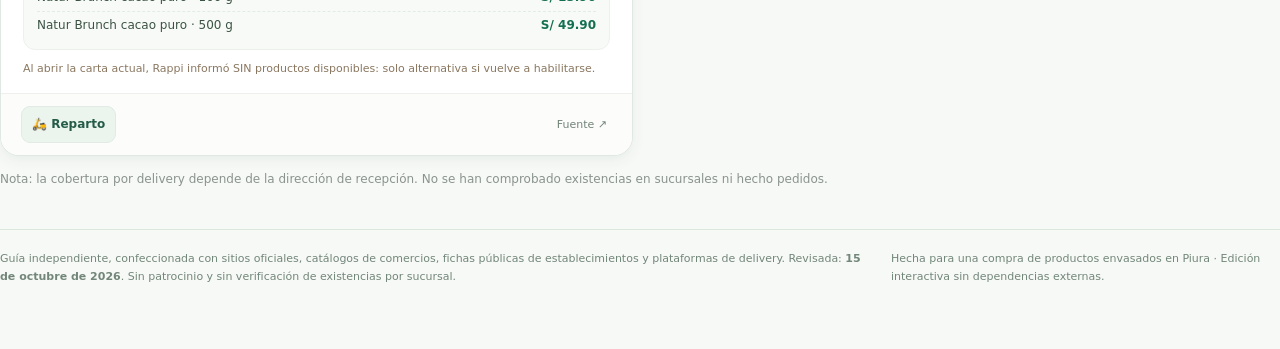
==== commit 9fe2c284: "Ampliar opciones y ordenar guias" ====
--- a/index.html
+++ b/index.html
@@ -13,6 +13,10 @@
 </style>
 <style>
 .coffee-hero-photo{display:block;width:100%;height:180px;object-fit:cover;border-radius:20px;margin-bottom:14px;box-shadow:0 14px 28px rgba(16,54,43,.18)}
+.quick-buy{display:grid;grid-template-columns:repeat(4,1fr);gap:10px;margin:0 auto 22px;position:relative;z-index:2}
+.quick-buy article{background:#fff;border:1px solid #dfe8e2;border-radius:16px;padding:14px 15px;box-shadow:0 7px 18px #163e2310}
+.quick-buy b{display:block;color:#174d3b;font-size:12px;margin-bottom:4px}.quick-buy span{display:block;color:#687970;font-size:11px;line-height:1.45}
+@media(max-width:760px){.coffee-hero-photo{height:150px}.quick-buy{grid-template-columns:1fr 1fr}.quick-buy article{padding:12px}}
 @media(max-width:760px){.coffee-hero-photo{height:150px}}
 </style>
 </head>
@@ -23,6 +27,7 @@
   <div class="stats"><div class="stat"><strong id="n-stores">—</strong><small>Opciones identificadas</small></div><div class="stat"><strong id="n-physical">—</strong><small>Puntos físicos publicados</small></div><div class="stat"><strong id="n-delivery">—</strong><small>Con reparto local indicado</small></div><div class="stat"><strong id="n-products">—</strong><small>Referencias de productos</small></div></div>
  </div>
 </header>
+<div class="shell quick-buy" aria-label="Orden sugerido de compra"><article><b>1 · Café de origen</b><span>Canchaque o Yamango; confirmar grano, molienda y fecha de tueste.</span></article><article><b>2 · Cacao 100 %</b><span>Priorizar Korin o productor piurano; pedir foto de ingredientes y peso.</span></article><article><b>3 · Té / infusión</b><span>Comparar costo por sobre y elegir una opción para llevar cerrada.</span></article><article><b>4 · Chocolate</b><span>Elegir tabletas o chocotejas selladas; evitar postres frescos para viajar.</span></article></div>
 <div class="nav-wrap"><nav class="shell nav" aria-label="Navegación de la guía"><button data-tab="lugares" class="selected">01 · Lugares</button><button data-tab="productos">02 · Precios y productos</button><button data-tab="recorrido">03 · Recorrido</button><button data-tab="plan">04 · Lista de compra <span id="basket-badge" class="pillqty">0</span></button><button data-tab="criterios">05 · Cómo elegir</button><div class="navend"><a class="action" href="guia_belleza_santiago_06_noviembre.html">💄 Belleza para el 6/11</a><button id="print-btn" title="Imprimir o guardar en PDF">↧ Imprimir</button></div></nav></div>
 <main class="shell page">
 <section id="tab-lugares" class="tab-pane">
@@ -930,6 +935,44 @@
       "extra": "",
       "confidence": "consulta",
       "map_addr": "Natur Brunch · Rappi (verificar) Calle Las Casuarinas 315, Piura; vía Rappi Piura Perú"
+    },
+    {
+      "id": "dukay_online",
+      "name": "Dukay · tienda online",
+      "area": "Envío / online",
+      "address": "Tienda online; confirmar despacho a Piura",
+      "channels": ["nacional"],
+      "categories": ["cafe", "cacao", "chocolate"],
+      "priority": 2,
+      "description": "Café de especialidad, cacao blanco de Piura y chocolates peruanos.",
+      "details": "Alternativa útil para comparar productos de origen; verificar costo y plazo de envío antes de pagar.",
+      "web": "https://www.dukay.com.pe/",
+      "delivery": "",
+      "phone": "",
+      "hours": "Pedidos online",
+      "source": "https://www.dukay.com.pe/",
+      "extra": "No se agregó como local físico en Piura: la compra se trata como envío por confirmar.",
+      "confidence": "verified",
+      "map_addr": "Dukay · tienda online Perú"
+    },
+    {
+      "id": "cafe_san_antonio",
+      "name": "Café San Antonio · Villa Rica",
+      "area": "Envío / online",
+      "address": "Villa Rica, Pasco; no es local de Piura",
+      "channels": ["nacional"],
+      "categories": ["cafe", "chocolate"],
+      "priority": 3,
+      "description": "Café tostado y molido y chocolates peruanos de productor de Villa Rica.",
+      "details": "Opción de origen para comparar con Canchaque; confirmar envío a Piura y presentación sellada.",
+      "web": "https://turismovillarica.pe/cafe_san_antonio/",
+      "delivery": "",
+      "phone": "",
+      "hours": "Consultar al productor",
+      "source": "https://turismovillarica.pe/cafe_san_antonio/",
+      "extra": "No requiere desvío físico en Piura: evaluarlo solo si el envío conviene.",
+      "confidence": "verified",
+      "map_addr": "Café San Antonio Villa Rica Pasco Perú"
     }
   ],
   "products": [
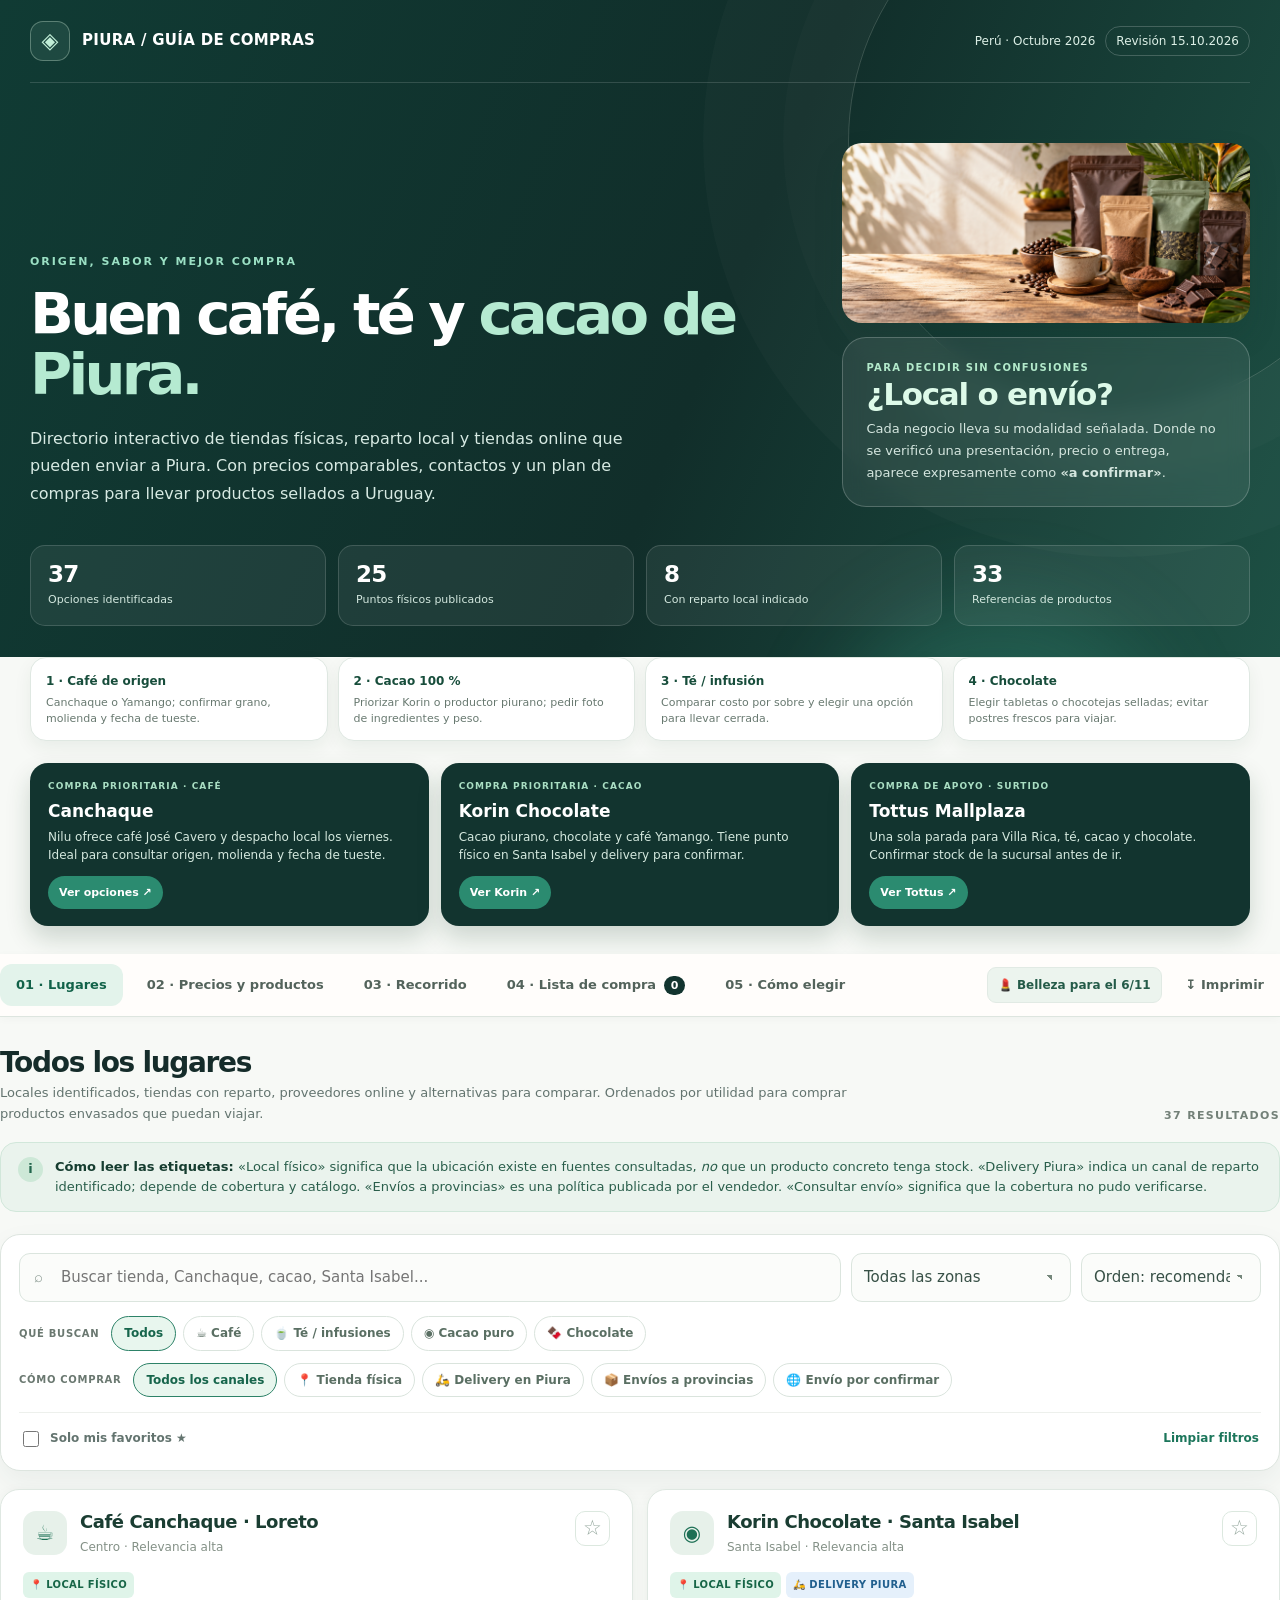
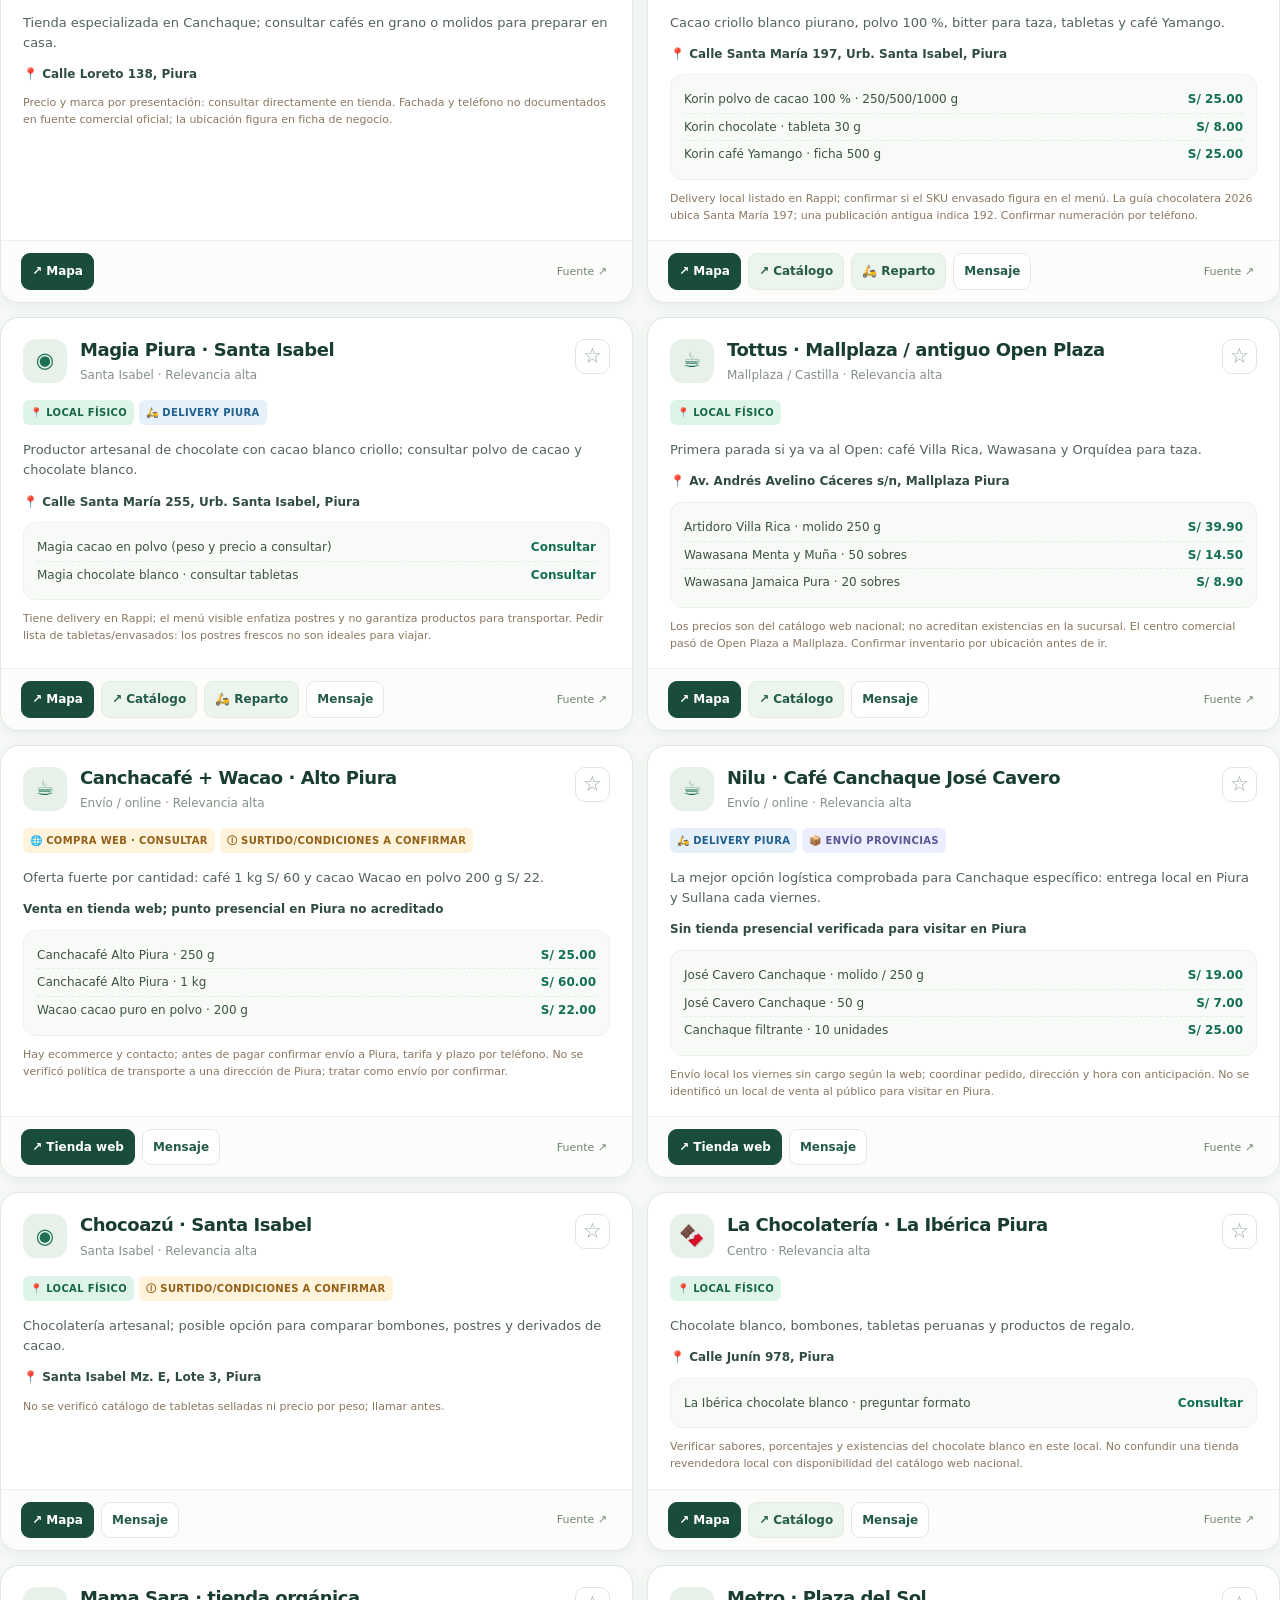
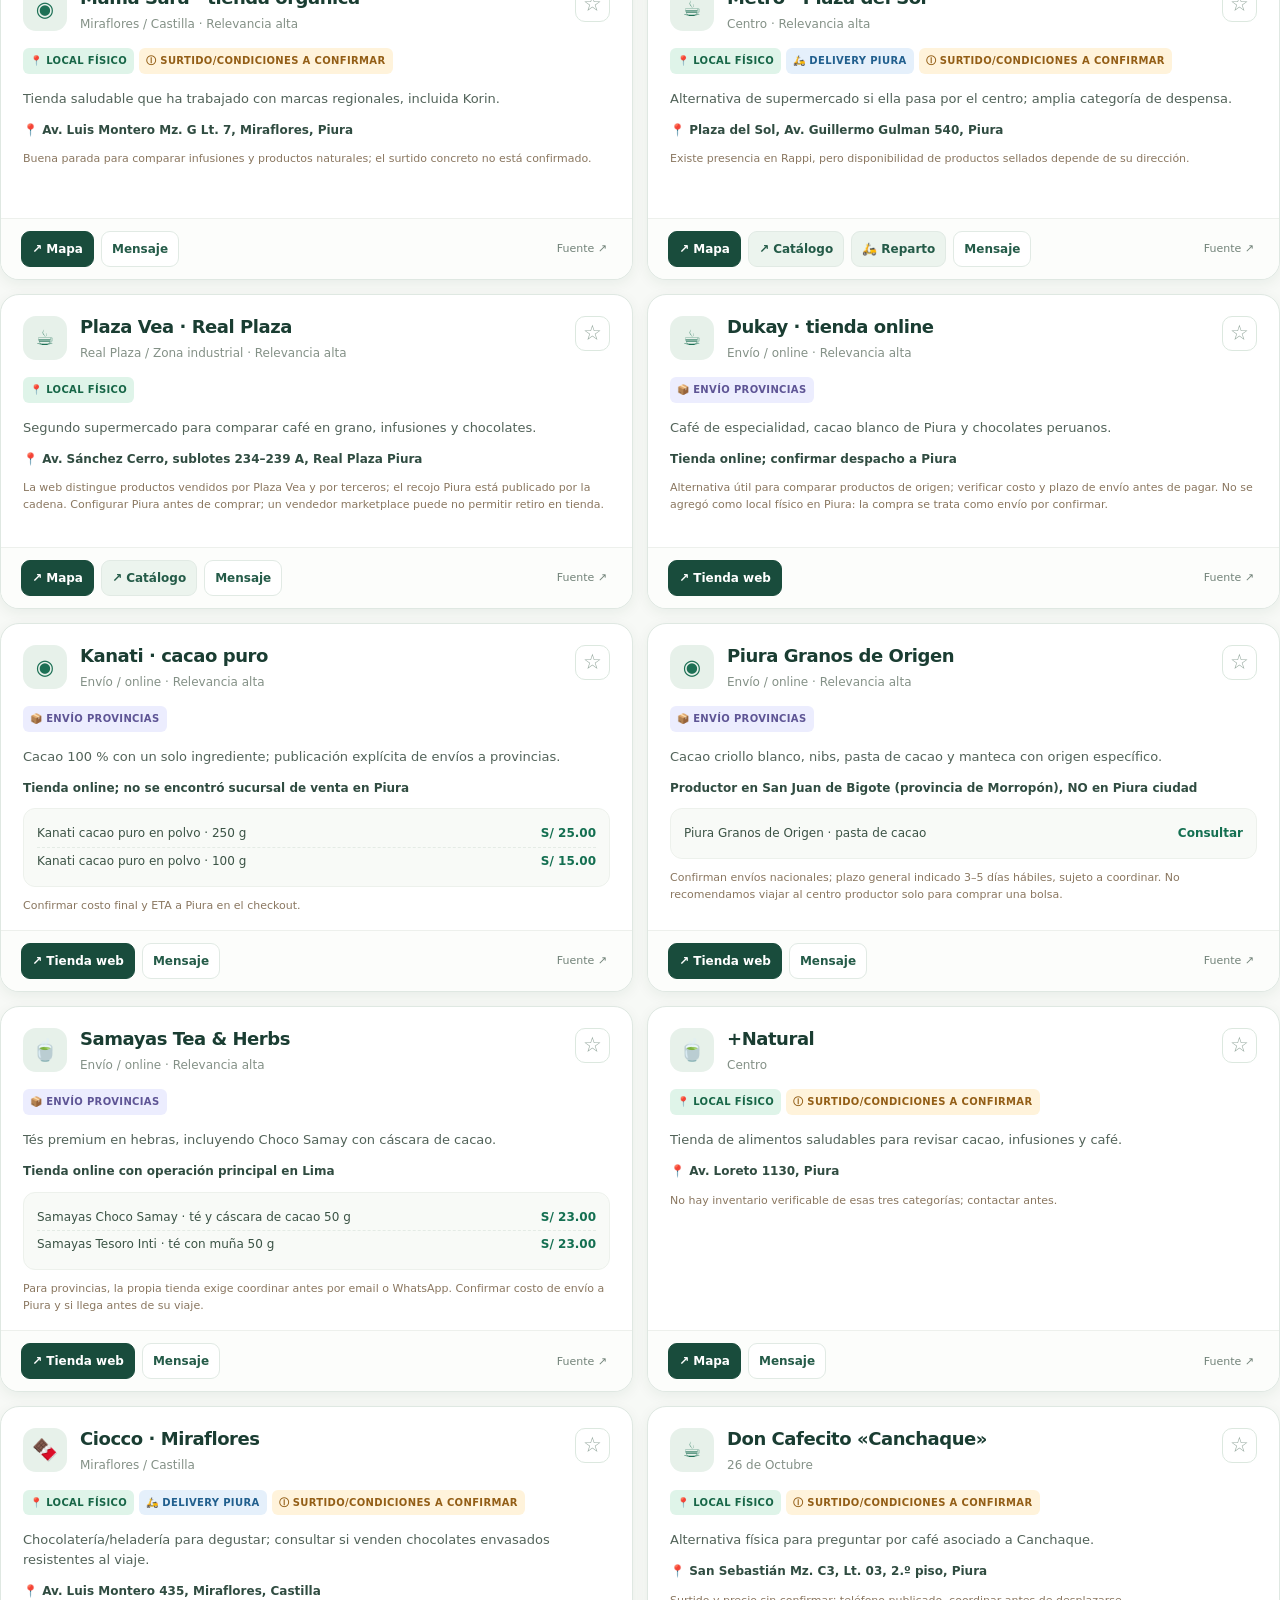
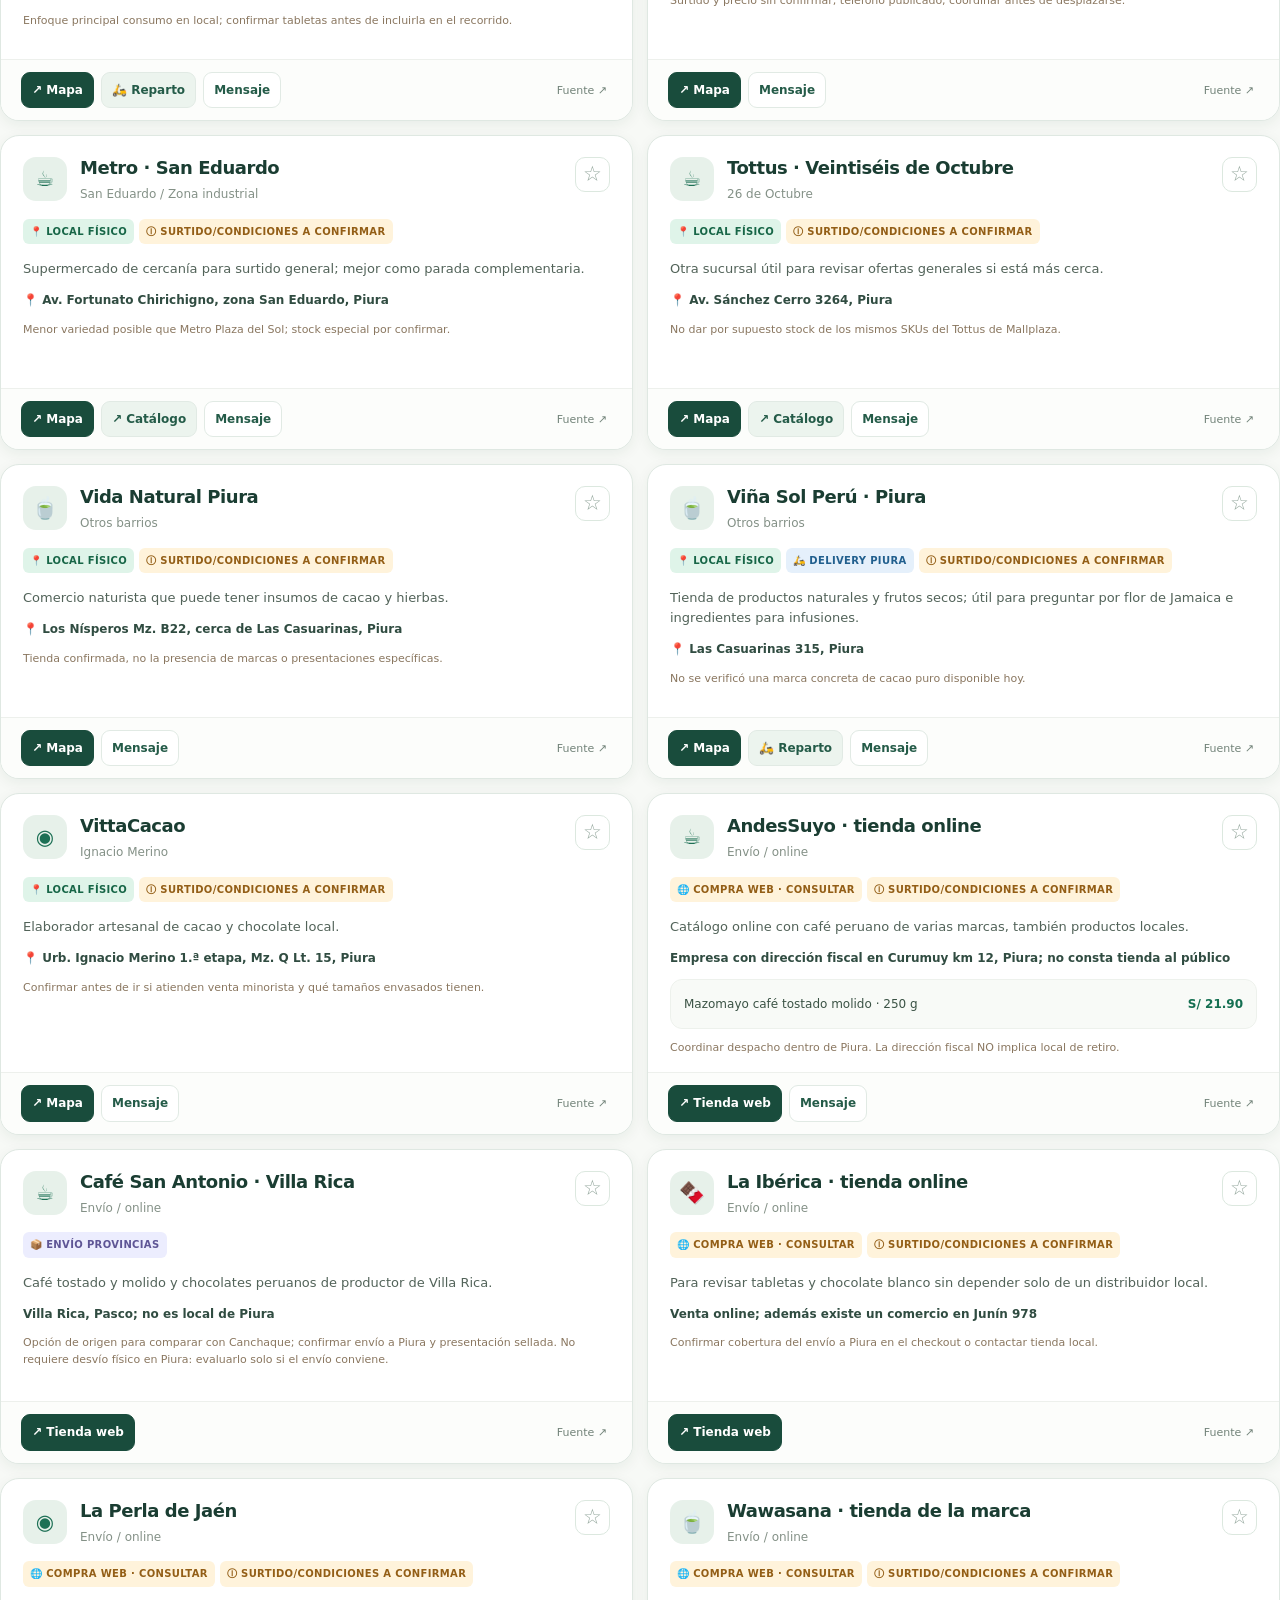
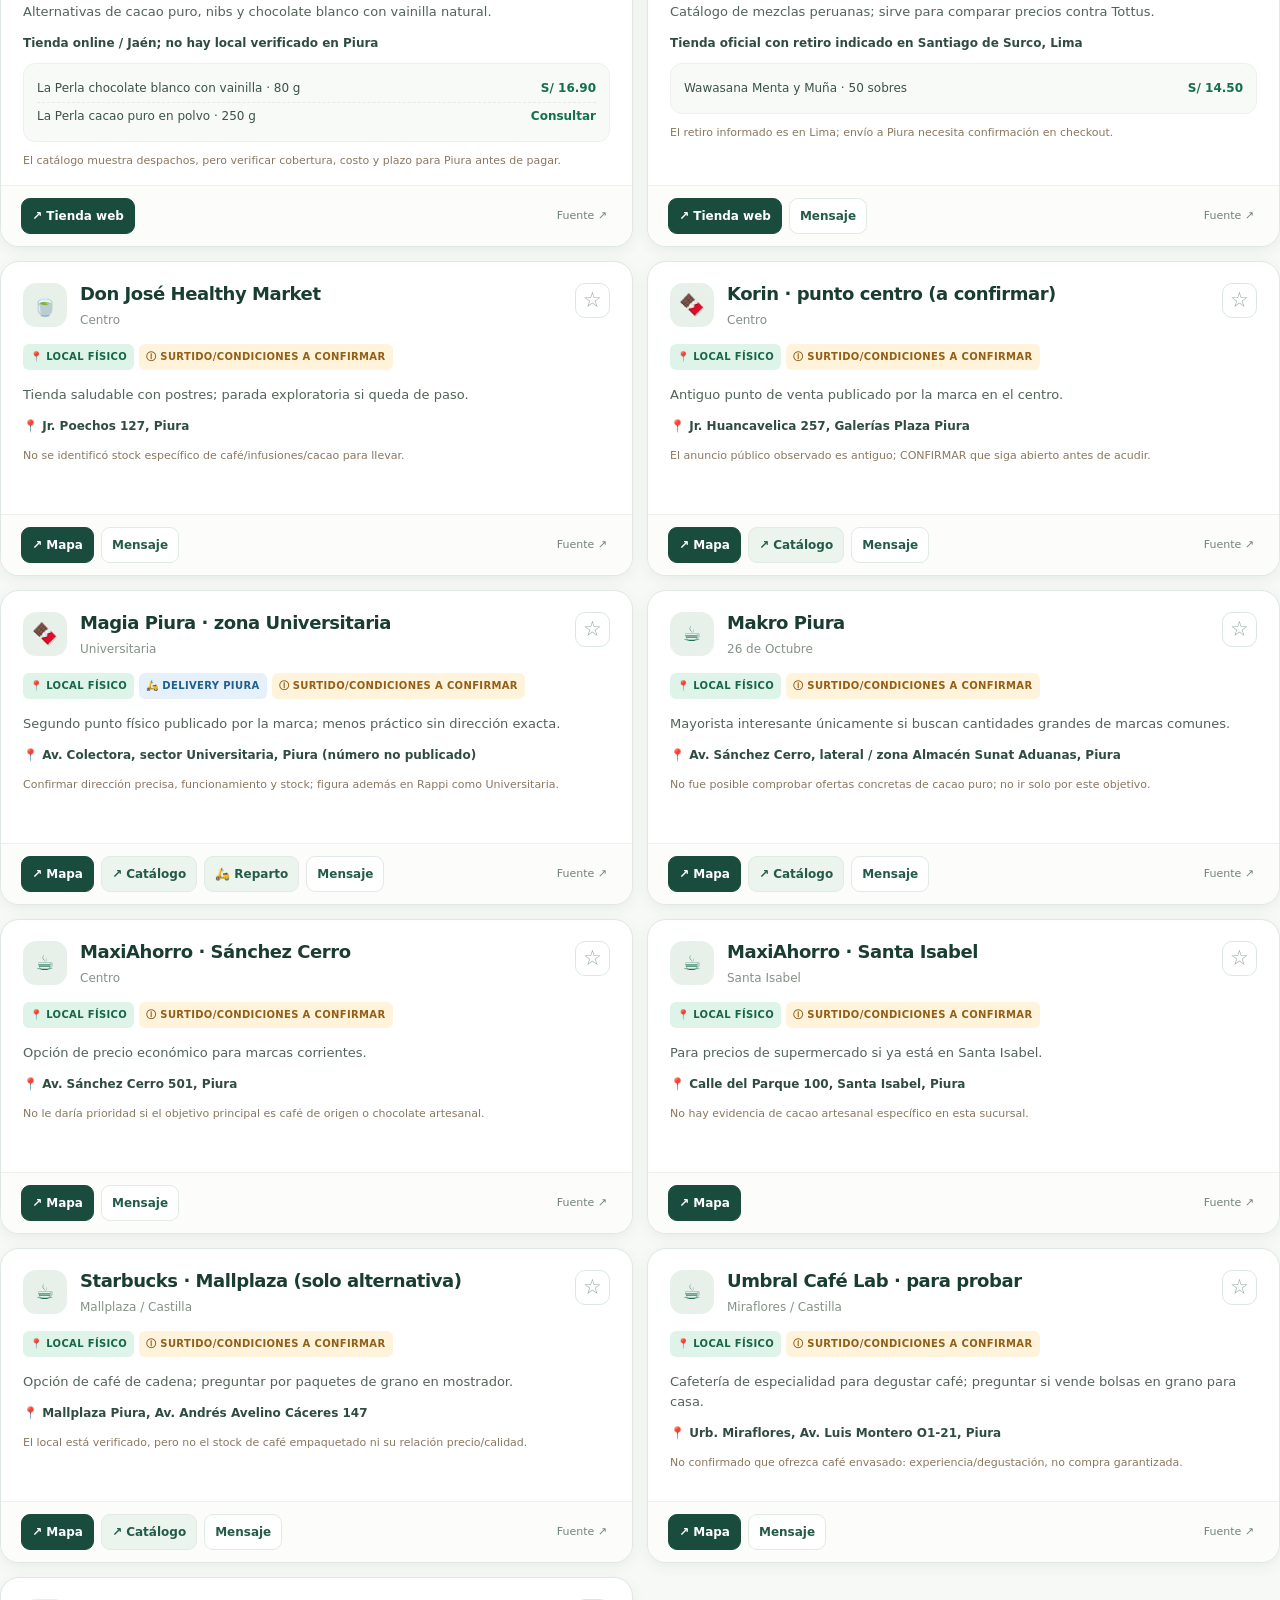
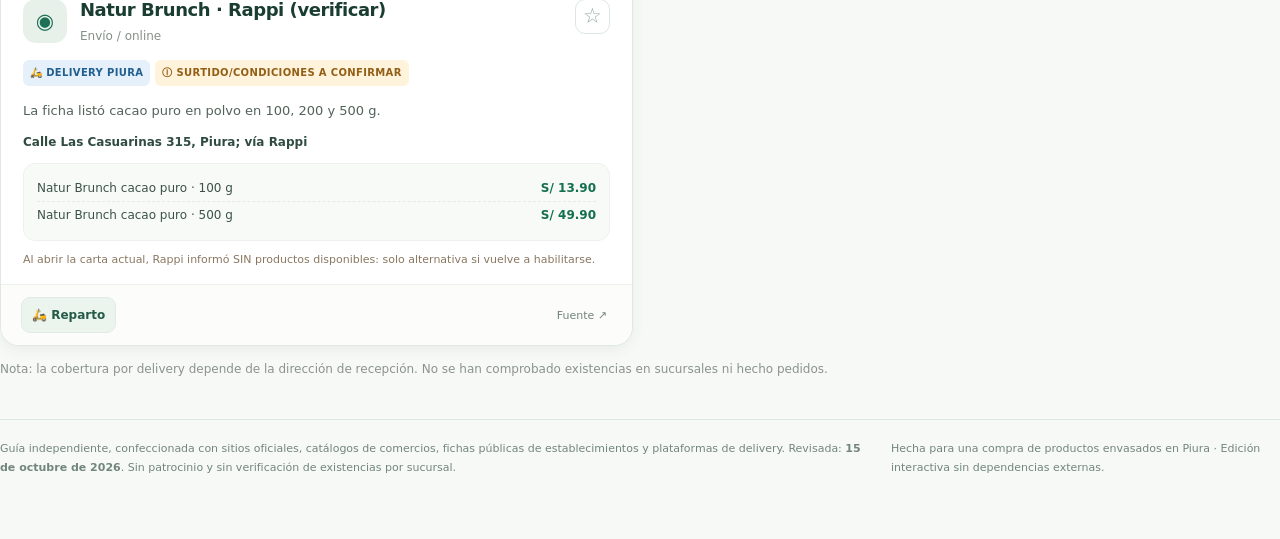
==== commit a4f3d9f2: "Ordenar guia de cafes por compra prioritaria" ====
--- a/index.html
+++ b/index.html
@@ -16,7 +16,9 @@
 .quick-buy{display:grid;grid-template-columns:repeat(4,1fr);gap:10px;margin:0 auto 22px;position:relative;z-index:2}
 .quick-buy article{background:#fff;border:1px solid #dfe8e2;border-radius:16px;padding:14px 15px;box-shadow:0 7px 18px #163e2310}
 .quick-buy b{display:block;color:#174d3b;font-size:12px;margin-bottom:4px}.quick-buy span{display:block;color:#687970;font-size:11px;line-height:1.45}
+.shortlist{display:grid;grid-template-columns:repeat(3,1fr);gap:12px;margin:0 auto 28px;position:relative;z-index:2}.shortlist article{background:#12342f;color:#fff;border-radius:18px;padding:17px 18px;box-shadow:0 12px 24px #163e2330}.shortlist small{display:block;color:#a9dec3;text-transform:uppercase;letter-spacing:.12em;font-size:9px;font-weight:800;margin-bottom:7px}.shortlist h3{font-size:17px;line-height:1.2;margin:0 0 6px}.shortlist p{font-size:12px;color:#d5e9df;line-height:1.5;margin:0 0 12px}.shortlist a{display:inline-block;color:#fff;background:#2b8b70;border-radius:999px;padding:8px 11px;font-size:11px;font-weight:800;text-decoration:none}.shortlist a:hover{background:#42a184}
 @media(max-width:760px){.coffee-hero-photo{height:150px}.quick-buy{grid-template-columns:1fr 1fr}.quick-buy article{padding:12px}}
+@media(max-width:760px){.shortlist{grid-template-columns:1fr}}
 @media(max-width:760px){.coffee-hero-photo{height:150px}}
 </style>
 </head>
@@ -28,6 +30,7 @@
  </div>
 </header>
 <div class="shell quick-buy" aria-label="Orden sugerido de compra"><article><b>1 · Café de origen</b><span>Canchaque o Yamango; confirmar grano, molienda y fecha de tueste.</span></article><article><b>2 · Cacao 100 %</b><span>Priorizar Korin o productor piurano; pedir foto de ingredientes y peso.</span></article><article><b>3 · Té / infusión</b><span>Comparar costo por sobre y elegir una opción para llevar cerrada.</span></article><article><b>4 · Chocolate</b><span>Elegir tabletas o chocotejas selladas; evitar postres frescos para viajar.</span></article></div>
+<div class="shell shortlist" aria-label="Selección rápida"><article><small>Compra prioritaria · café</small><h3>Canchaque</h3><p>Nilu ofrece café José Cavero y despacho local los viernes. Ideal para consultar origen, molienda y fecha de tueste.</p><a href="#tab-lugares" onclick="switchTab('lugares');document.getElementById('store-search').value='Canchaque';search='Canchaque';renderStores();return false">Ver opciones ↗</a></article><article><small>Compra prioritaria · cacao</small><h3>Korin Chocolate</h3><p>Cacao piurano, chocolate y café Yamango. Tiene punto físico en Santa Isabel y delivery para confirmar.</p><a href="#tab-lugares" onclick="switchTab('lugares');document.getElementById('store-search').value='Korin';search='Korin';renderStores();return false">Ver Korin ↗</a></article><article><small>Compra de apoyo · surtido</small><h3>Tottus Mallplaza</h3><p>Una sola parada para Villa Rica, té, cacao y chocolate. Confirmar stock de la sucursal antes de ir.</p><a href="#tab-lugares" onclick="switchTab('lugares');document.getElementById('store-search').value='Tottus';search='Tottus';renderStores();return false">Ver Tottus ↗</a></article></div>
 <div class="nav-wrap"><nav class="shell nav" aria-label="Navegación de la guía"><button data-tab="lugares" class="selected">01 · Lugares</button><button data-tab="productos">02 · Precios y productos</button><button data-tab="recorrido">03 · Recorrido</button><button data-tab="plan">04 · Lista de compra <span id="basket-badge" class="pillqty">0</span></button><button data-tab="criterios">05 · Cómo elegir</button><div class="navend"><a class="action" href="guia_belleza_santiago_06_noviembre.html">💄 Belleza para el 6/11</a><button id="print-btn" title="Imprimir o guardar en PDF">↧ Imprimir</button></div></nav></div>
 <main class="shell page">
 <section id="tab-lugares" class="tab-pane">
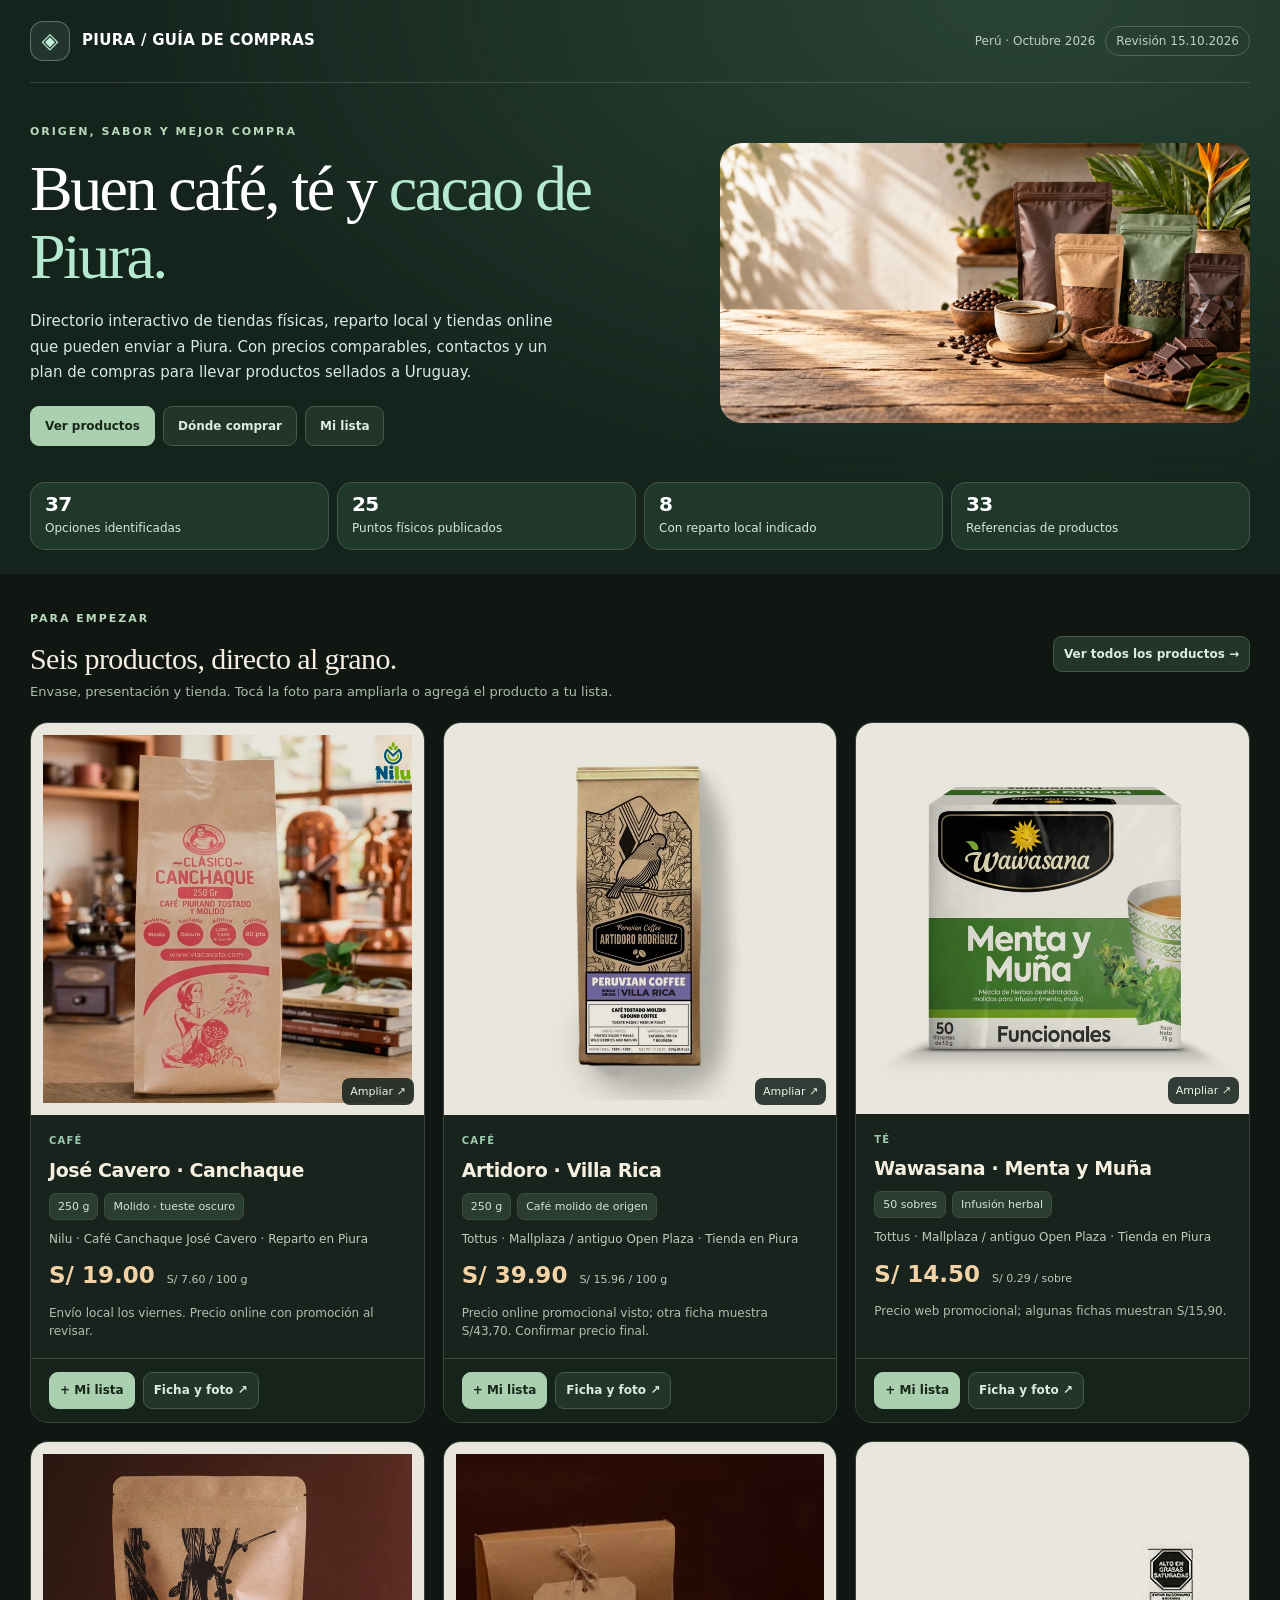
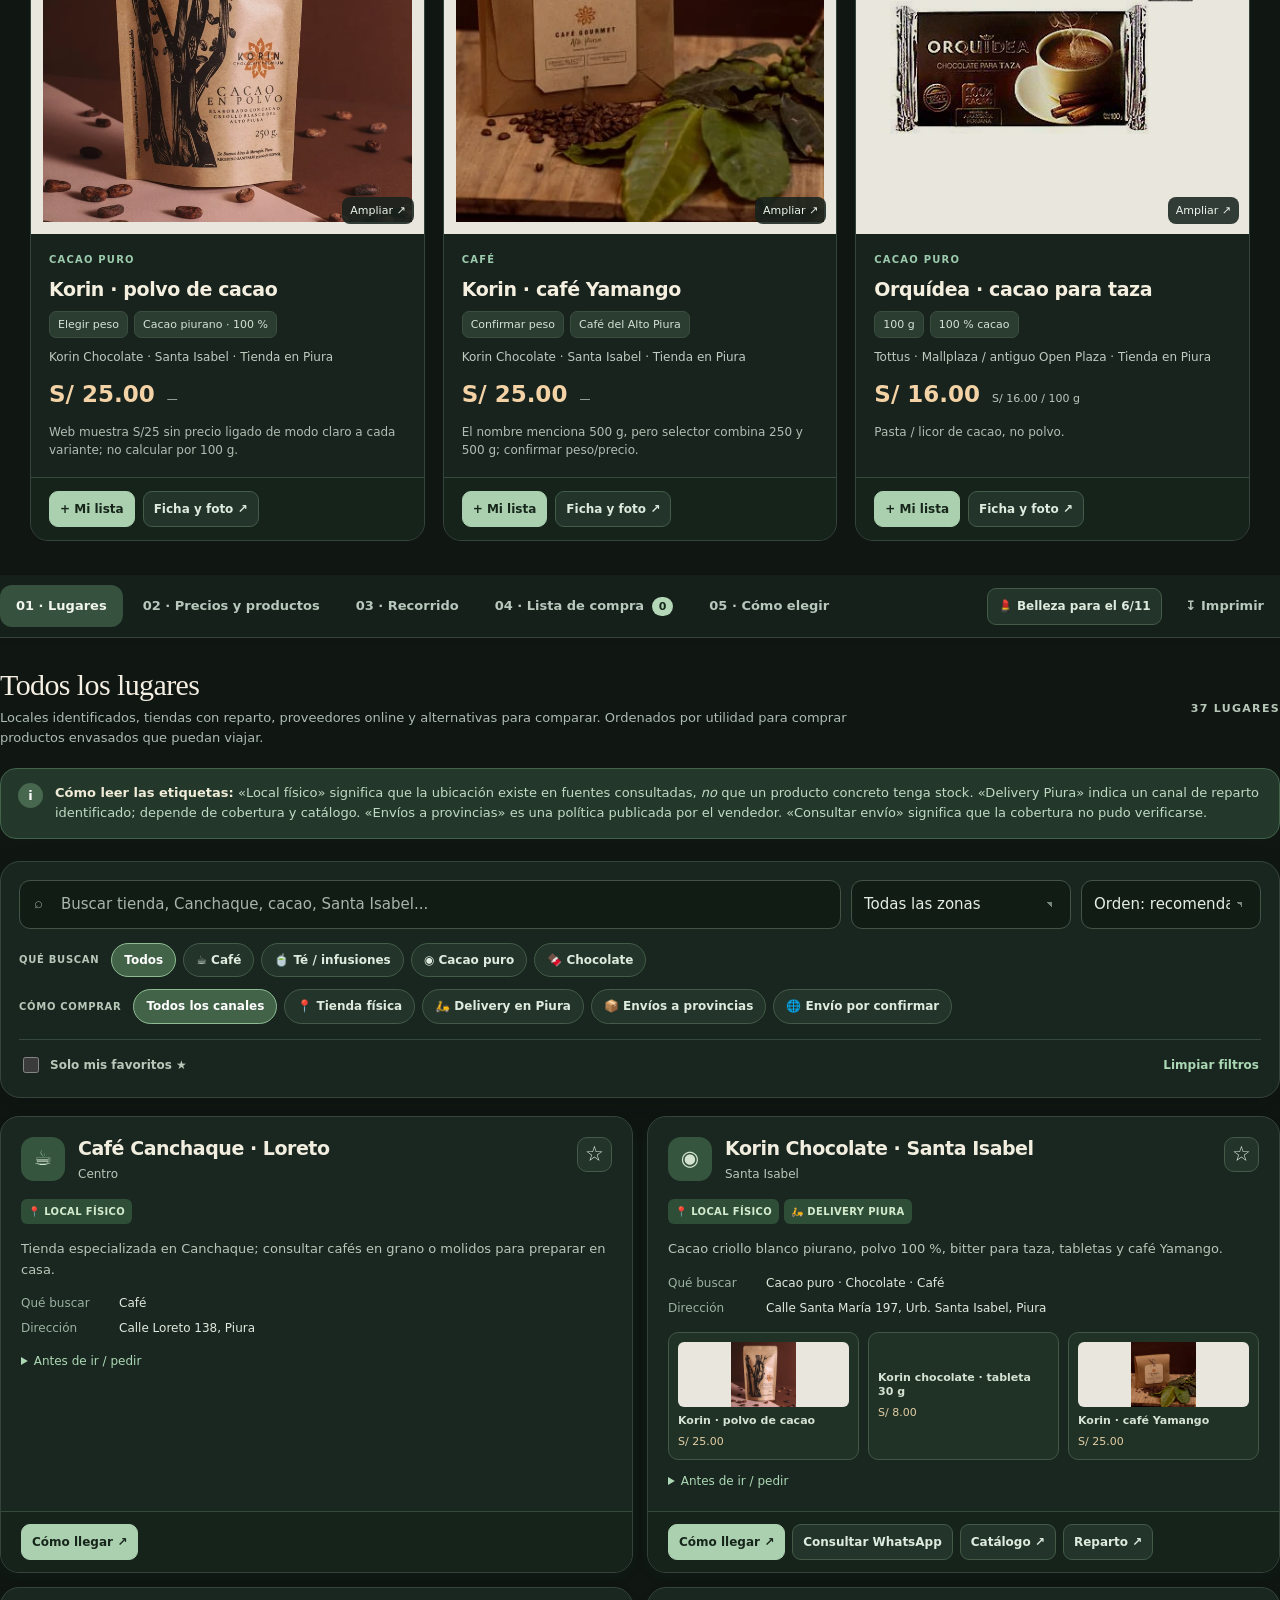
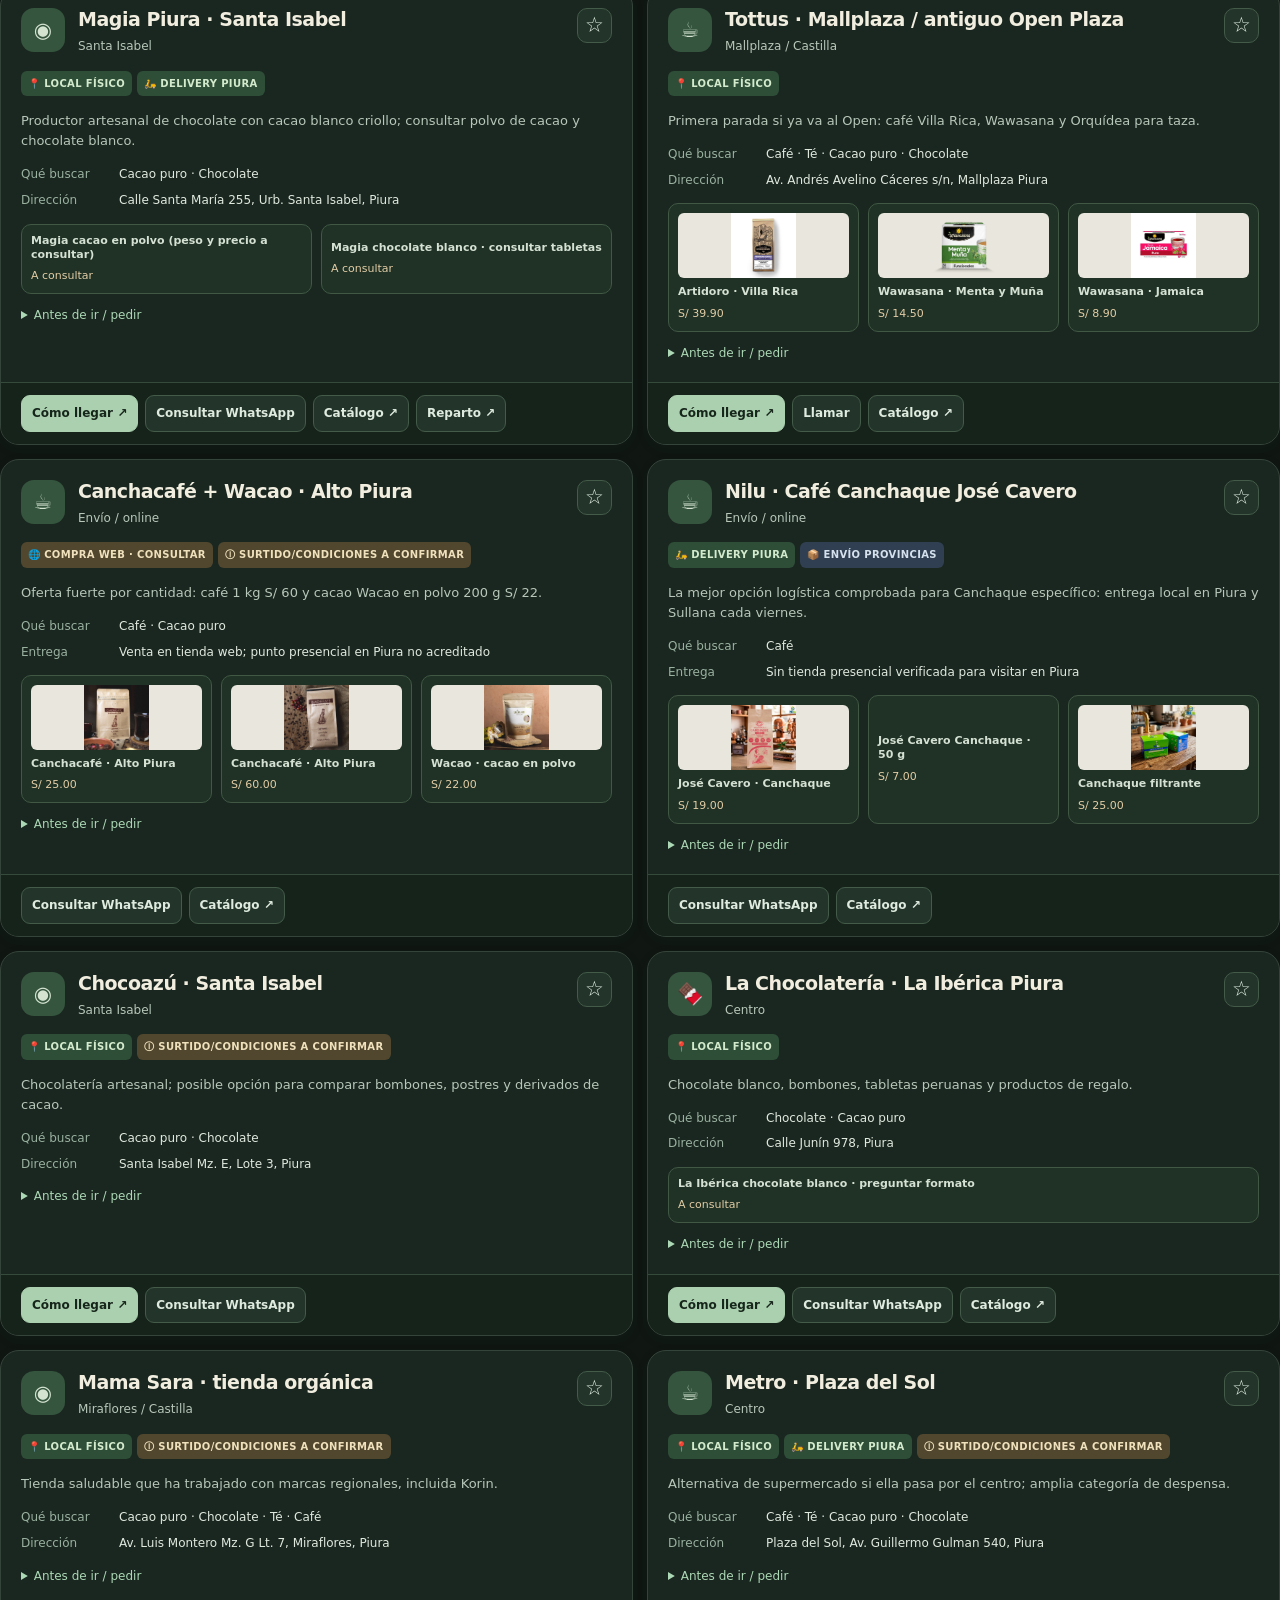
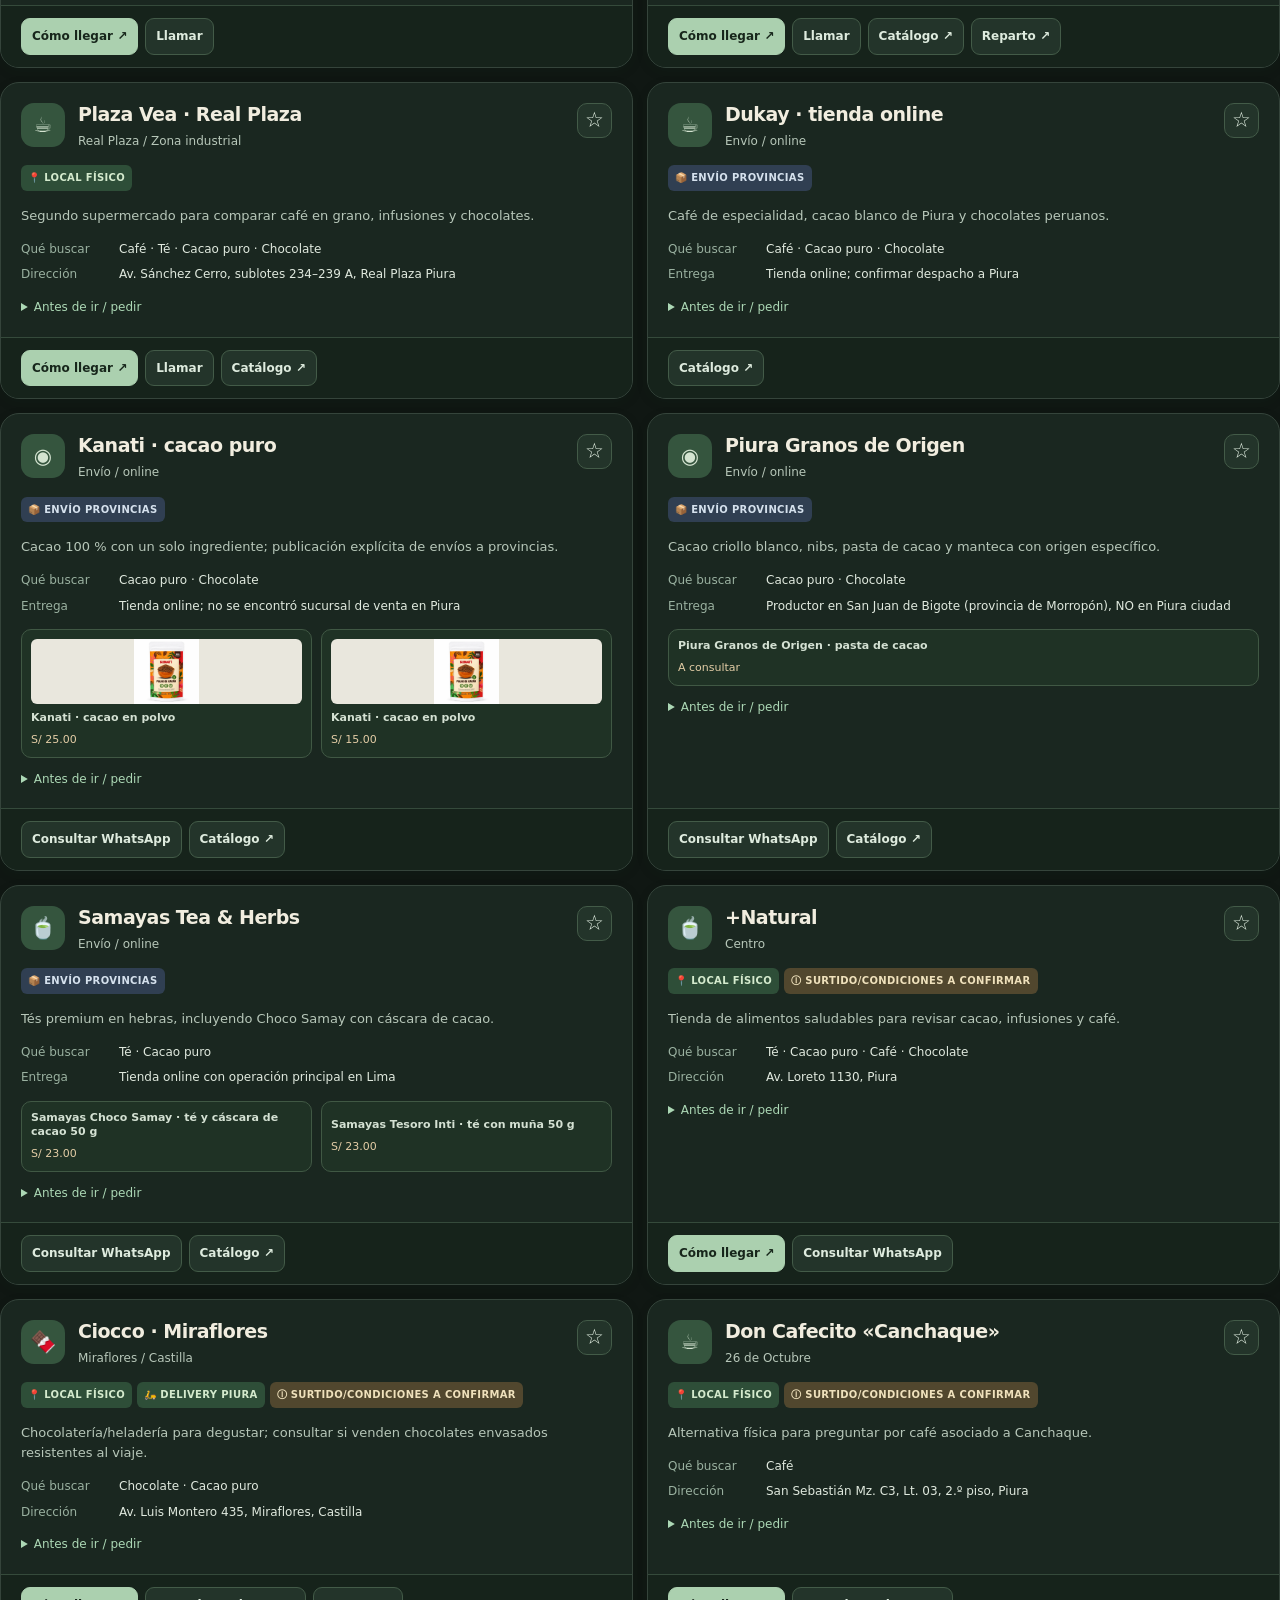
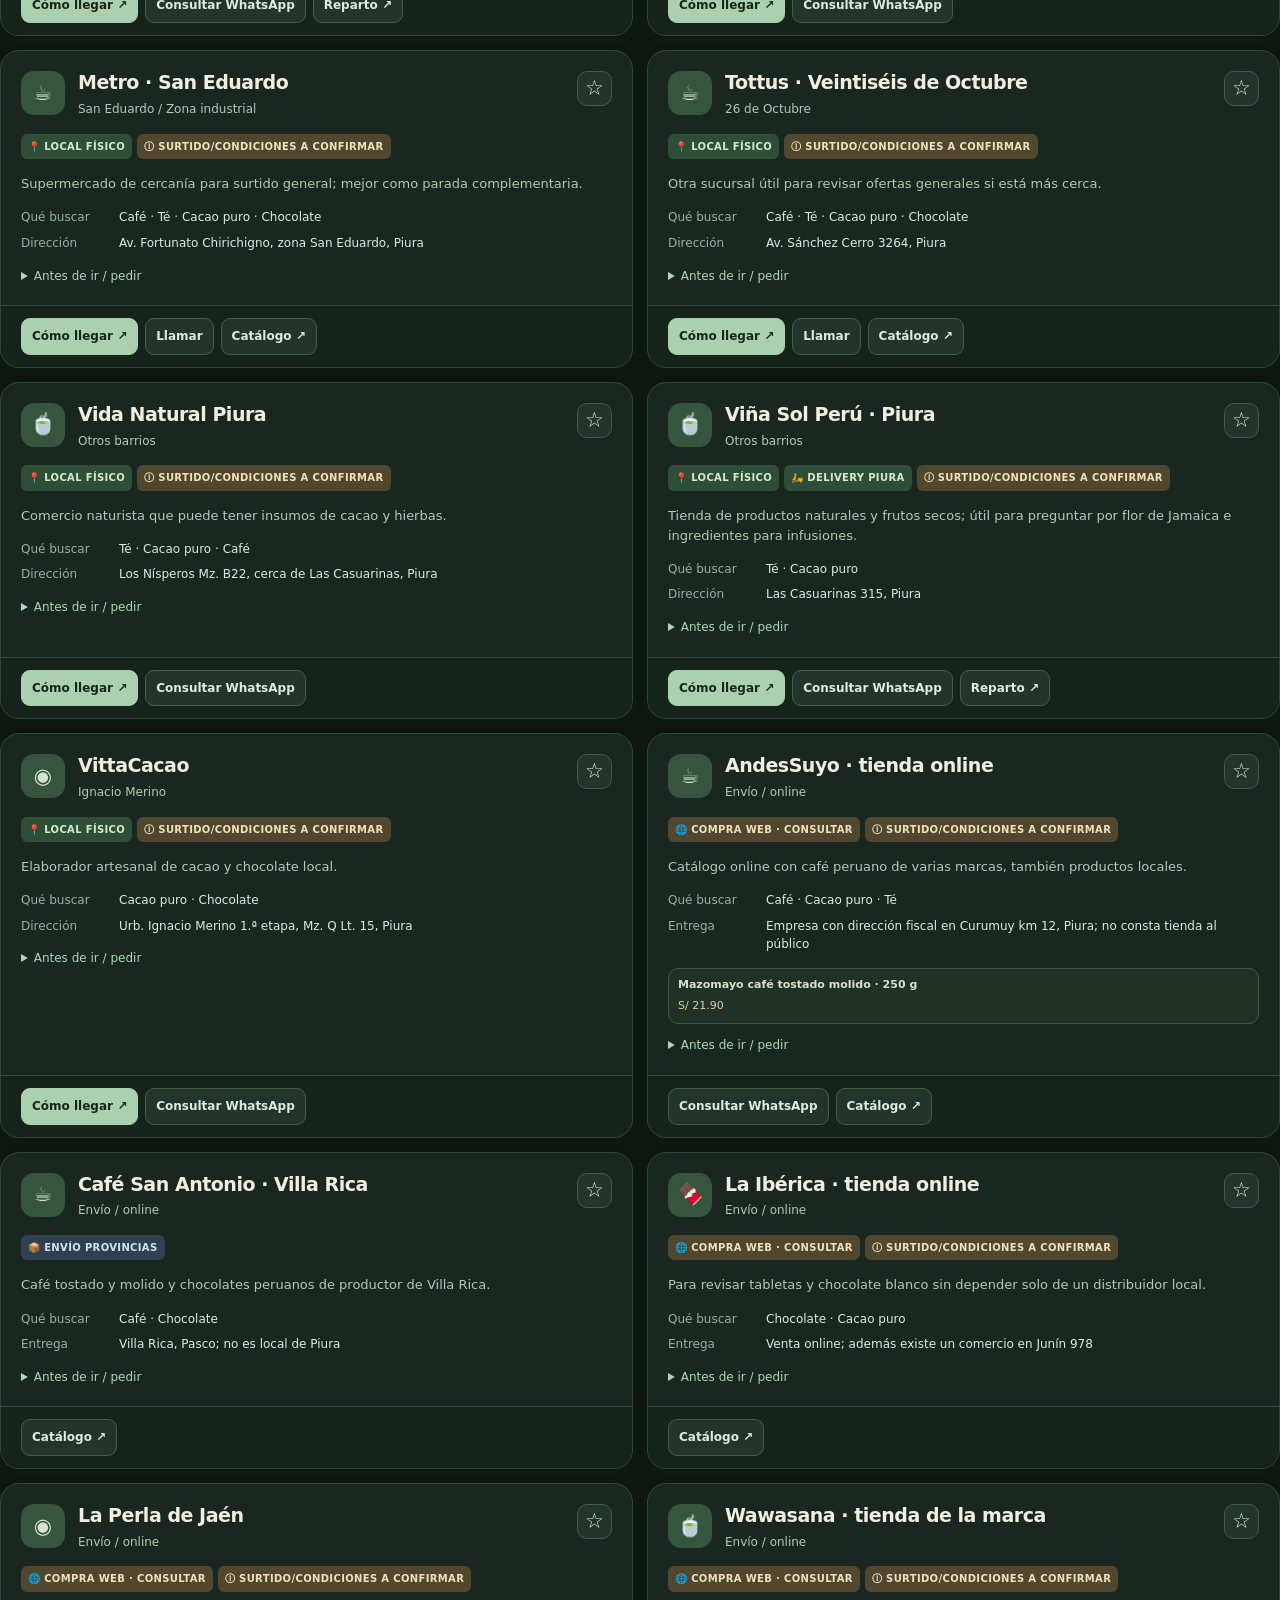
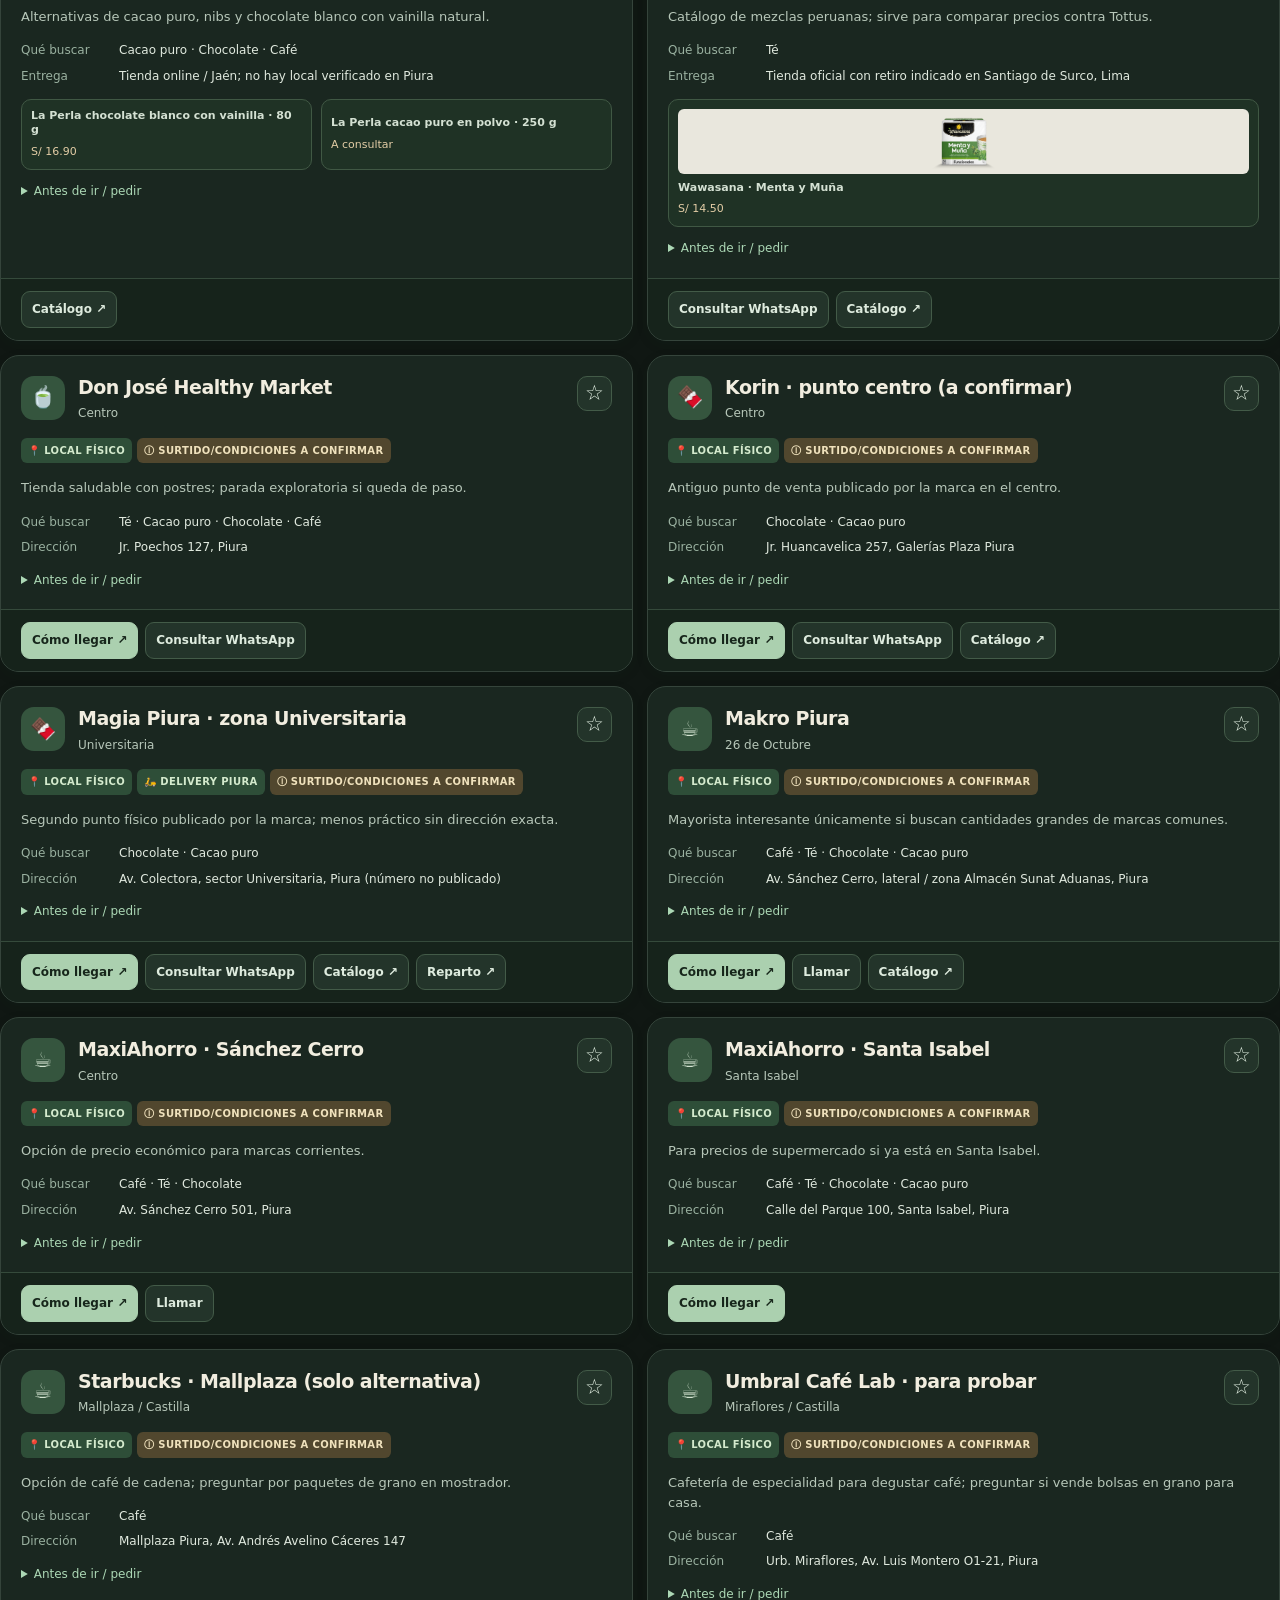
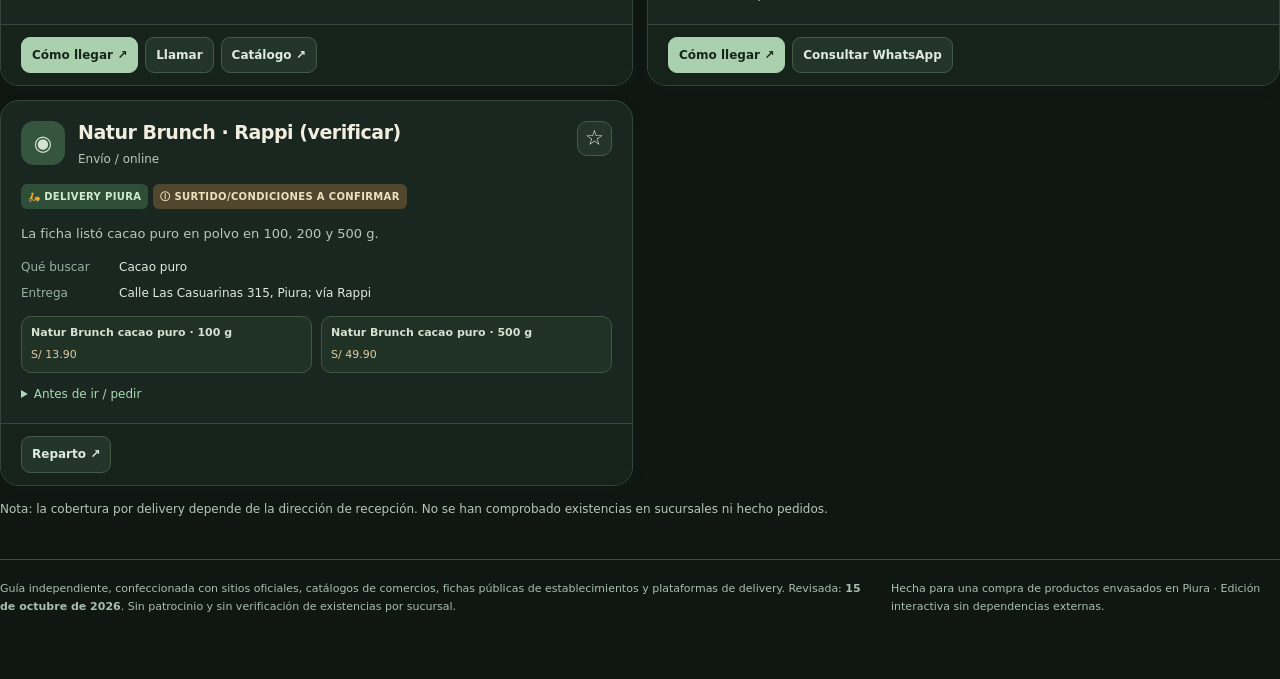
==== commit ceb22c65: "Renovar guías con tema oscuro, productos y galería de peinados" ====
--- a/index.html
+++ b/index.html
@@ -3,7 +3,8 @@
 <head>
 <meta charset="utf-8">
 <meta name="viewport" content="width=device-width,initial-scale=1,viewport-fit=cover">
-<meta name="color-scheme" content="light">
+<meta name="color-scheme" content="dark">
+<meta name="theme-color" content="#101713">
 <meta name="description" content="Guía interactiva para comprar café, té, cacao puro y chocolate en tiendas físicas de Piura o con envíos a Piura. Fuentes, precios, comparador y lista de compra.">
 <title>Piura · Guía de café, té, cacao y chocolate</title>
 <style>
@@ -21,16 +22,19 @@
 @media(max-width:760px){.shortlist{grid-template-columns:1fr}}
 @media(max-width:760px){.coffee-hero-photo{height:150px}}
 </style>
+<link rel="stylesheet" href="assets/coffee-dark.css?v=2">
 </head>
 <body>
 <header class="mast">
  <div class="shell"><div class="topbar"><div class="logo"><span class="mark">◈</span><span>PIURA / GUÍA DE COMPRAS</span></div><div class="topmeta"><span>Perú · Octubre 2026</span><span class="update">Revisión 15.10.2026</span></div></div>
-  <div class="hero"><div><span class="eyebrow">Origen, sabor y mejor compra</span><h1>Buen café, té y <span>cacao de Piura.</span></h1><p>Directorio interactivo de tiendas físicas, reparto local y tiendas online que pueden enviar a Piura. Con precios comparables, contactos y un plan de compras para llevar productos sellados a Uruguay.</p></div><aside class="hero-side"><img class="coffee-hero-photo" src="assets/coffee-hero.png" alt="Café, cacao, té y chocolate listos para comparar"><div class="hero-note"><div class="tagline">Para decidir sin confusiones</div><div class="big">¿Local o envío?</div><p>Cada negocio lleva su modalidad señalada. Donde no se verificó una presentación, precio o entrega, aparece expresamente como <b>«a confirmar»</b>.</p></div></aside></div>
+  <div class="hero"><div><span class="eyebrow">Origen, sabor y mejor compra</span><h1>Buen café, té y <span>cacao de Piura.</span></h1><p>Directorio interactivo de tiendas físicas, reparto local y tiendas online que pueden enviar a Piura. Con precios comparables, contactos y un plan de compras para llevar productos sellados a Uruguay.</p><div class="hero-shortcuts"><button class="action primary" onclick="switchTab('productos')">Ver productos</button><button class="action" onclick="switchTab('lugares')">Dónde comprar</button><button class="action" onclick="switchTab('plan')">Mi lista</button></div></div><aside class="hero-side"><img class="coffee-hero-photo" src="assets/coffee-cover.webp" alt="Café, cacao, té y chocolate listos para comparar"><div class="hero-note"><div class="tagline">Para decidir sin confusiones</div><div class="big">¿Local o envío?</div><p>Cada negocio lleva su modalidad señalada. Donde no se verificó una presentación, precio o entrega, aparece expresamente como <b>«a confirmar»</b>.</p></div></aside></div>
   <div class="stats"><div class="stat"><strong id="n-stores">—</strong><small>Opciones identificadas</small></div><div class="stat"><strong id="n-physical">—</strong><small>Puntos físicos publicados</small></div><div class="stat"><strong id="n-delivery">—</strong><small>Con reparto local indicado</small></div><div class="stat"><strong id="n-products">—</strong><small>Referencias de productos</small></div></div>
  </div>
 </header>
-<div class="shell quick-buy" aria-label="Orden sugerido de compra"><article><b>1 · Café de origen</b><span>Canchaque o Yamango; confirmar grano, molienda y fecha de tueste.</span></article><article><b>2 · Cacao 100 %</b><span>Priorizar Korin o productor piurano; pedir foto de ingredientes y peso.</span></article><article><b>3 · Té / infusión</b><span>Comparar costo por sobre y elegir una opción para llevar cerrada.</span></article><article><b>4 · Chocolate</b><span>Elegir tabletas o chocotejas selladas; evitar postres frescos para viajar.</span></article></div>
-<div class="shell shortlist" aria-label="Selección rápida"><article><small>Compra prioritaria · café</small><h3>Canchaque</h3><p>Nilu ofrece café José Cavero y despacho local los viernes. Ideal para consultar origen, molienda y fecha de tueste.</p><a href="#tab-lugares" onclick="switchTab('lugares');document.getElementById('store-search').value='Canchaque';search='Canchaque';renderStores();return false">Ver opciones ↗</a></article><article><small>Compra prioritaria · cacao</small><h3>Korin Chocolate</h3><p>Cacao piurano, chocolate y café Yamango. Tiene punto físico en Santa Isabel y delivery para confirmar.</p><a href="#tab-lugares" onclick="switchTab('lugares');document.getElementById('store-search').value='Korin';search='Korin';renderStores();return false">Ver Korin ↗</a></article><article><small>Compra de apoyo · surtido</small><h3>Tottus Mallplaza</h3><p>Una sola parada para Villa Rica, té, cacao y chocolate. Confirmar stock de la sucursal antes de ir.</p><a href="#tab-lugares" onclick="switchTab('lugares');document.getElementById('store-search').value='Tottus';search='Tottus';renderStores();return false">Ver Tottus ↗</a></article></div>
+<section class="shell featured-section" aria-labelledby="featuredHeading">
+<div class="section-head"><div><span class="eyebrow">PARA EMPEZAR</span><h2 id="featuredHeading">Seis productos, directo al grano.</h2><p>Envase, presentación y tienda. Tocá la foto para ampliarla o agregá el producto a tu lista.</p></div><button class="action" onclick="switchTab('productos')">Ver todos los productos →</button></div>
+<div id="featured-products" class="product-grid"></div>
+</section>
 <div class="nav-wrap"><nav class="shell nav" aria-label="Navegación de la guía"><button data-tab="lugares" class="selected">01 · Lugares</button><button data-tab="productos">02 · Precios y productos</button><button data-tab="recorrido">03 · Recorrido</button><button data-tab="plan">04 · Lista de compra <span id="basket-badge" class="pillqty">0</span></button><button data-tab="criterios">05 · Cómo elegir</button><div class="navend"><a class="action" href="guia_belleza_santiago_06_noviembre.html">💄 Belleza para el 6/11</a><button id="print-btn" title="Imprimir o guardar en PDF">↧ Imprimir</button></div></nav></div>
 <main class="shell page">
 <section id="tab-lugares" class="tab-pane">
@@ -43,7 +47,9 @@
 <div class="section-head"><div><h2>Comparador de precios</h2><p>Productos publicados, vinculados directamente a la tienda. Comparación por 100 g para café/cacao/chocolate y por sobre para infusiones filtrantes. Cantidades o precios ambiguos se mantienen sin costo unitario.</p></div></div>
 <div class="info-bar"><span class="icon-dot">!</span><div><strong>Los precios online cambian.</strong> Algunos son promociones o aparecen en distintas fichas con importes diferentes. Se muestran como referencia de compra, no como cotización de la sucursal de Piura. El enlace de cada fila permite verificar la ficha de origen.</div></div>
 <div class="filters"><div class="filters-top"><label class="search-wrap"><span>⌕</span><input id="product-search" type="search" class="field" placeholder="Buscar marca, sabor o presentación"></label><select class="select" id="product-category"><option value="all">Todos los productos</option><option value="cafe">Café</option><option value="te">Té e infusiones</option><option value="cacao">Cacao puro / para taza</option><option value="chocolate">Chocolate de mesa</option></select><select class="select" id="product-sort"><option value="rank">Más relevantes</option><option value="unit">Menor costo unitario</option><option value="price">Menor precio por paquete</option><option value="shop">Por tienda</option></select></div><label class="check-label"><input id="with-price" type="checkbox">Mostrar solo productos con precio publicado</label></div>
-<div class="product-tablewrap"><table class="prodtable"><thead><tr><th>Producto</th><th>Tienda / canal</th><th>Presentación</th><th class="money">Precio</th><th class="money">Costo comparativo</th><th>Acciones</th></tr></thead><tbody id="product-rows"></tbody></table></div><div class="footer-note" id="product-count"></div>
+<div class="view-toggle" aria-label="Vista del catálogo"><button class="action" data-product-view="cards" aria-pressed="true">Tarjetas con foto</button><button class="action" data-product-view="table" aria-pressed="false">Tabla para comparar</button></div>
+<div id="product-cards" class="product-grid"></div>
+<div class="product-tablewrap" id="product-table" hidden><table class="prodtable"><thead><tr><th>Producto</th><th>Tienda / canal</th><th>Presentación</th><th class="money">Precio</th><th class="money">Costo comparativo</th><th>Acciones</th></tr></thead><tbody id="product-rows"></tbody></table></div><div class="footer-note" id="product-count"></div>
 </section>
 <section id="tab-recorrido" class="tab-pane hidden">
 <div class="section-head"><div><h2>Cómo organizar la compra</h2><p>Alternativas de salida para el viernes o sábado. Los mapas abren rutas sugeridas, sin garantizar tiempos de viaje, tráfico ni stock.</p></div></div>
@@ -1377,51 +1383,7 @@
     }
   ]
 }</script>
-<script>
-'use strict';
-const dataset=JSON.parse(document.getElementById('embedded-data').textContent);
-const stores=dataset.stores, products=dataset.products, storeById=Object.fromEntries(stores.map(s=>[s.id,s]));
-const safeJSON=(k,fallback)=>{try{return JSON.parse(localStorage.getItem('piura26_'+k))||fallback}catch(e){return fallback}};
-const save=(k,v)=>{try{localStorage.setItem('piura26_'+k,JSON.stringify(v))}catch(e){}};
-let favorites=safeJSON('favorites',[]),cart=safeJSON('cart',{}),priceOverride=safeJSON('prices',{}),checkeds=safeJSON('checks',{});
-let category='all',channel='all',search='',area='all',storeSort='recommend',favOnly=false,productSearch='',productCategory='all',productSort='rank',withPrice=false;
-const icons={cafe:'☕',te:'🍵',cacao:'◉',chocolate:'🍫'}, labels={cafe:'Café',te:'Té',cacao:'Cacao puro',chocolate:'Chocolate'};
-const esc=(s='')=>String(s??'').replaceAll('&','&amp;').replaceAll('<','&lt;').replaceAll('>','&gt;').replaceAll('"','&quot;').replaceAll("'",'&#039;');
-const money=n=>n==null?'A consultar':'S/ '+Number(n).toLocaleString('es-PE',{minimumFractionDigits:2,maximumFractionDigits:2});
-const norm=s=>String(s??'').normalize('NFD').replace(/[\u0300-\u036f]/g,'').toLowerCase();
-const fmtUnit=p=>{if(p.price==null||p.qty==null||!p.qty)return '—';const v=p.measure==='sobre'?p.price/p.qty:p.price*100/p.qty;return money(v)+(p.measure==='sobre'?' / sobre':' / 100 g')};
-const prodByStore={};for(const p of products){(prodByStore[p.shop]??=[]).push(p)}
-function mapLink(s){return 'https://www.google.com/maps/search/?api=1&query='+encodeURIComponent(s.map_addr||s.address)}
-function waLink(s){if(!s.phone)return '';let digits=s.phone.replace(/[^0-9]/g,'');return 'https://wa.me/'+digits+'?text='+encodeURIComponent('Hola, estoy en Piura. Quisiera consultar si tienen café, té, cacao puro o chocolate para llevar, precio y presentación. ¿Podrían confirmar disponibilidad?')}
-function channelTags(s){let out=[];if(s.channels.includes('fisica'))out.push('<span class="b local">📍 Local físico</span>');if(s.channels.includes('local'))out.push('<span class="b delivery">🛵 Delivery Piura</span>');if(s.channels.includes('nacional'))out.push('<span class="b envio">📦 Envío provincias</span>');if(s.channels.includes('online')&&!s.channels.includes('fisica'))out.push('<span class="b check">🌐 Compra web · consultar</span>');if(s.confidence==='consulta')out.push('<span class="b check">ⓘ Surtido/condiciones a confirmar</span>');return out.join('')}
-function filteredStores(){let r=stores.filter(s=>{if(category!=='all'&&!s.categories.includes(category))return false;if(channel!=='all'){if(channel==='consulta'){if(!(s.channels.includes('online')&&!s.channels.includes('nacional')&&!s.channels.includes('local')))return false;}else if(!s.channels.includes(channel))return false;}if(area!=='all'&&s.area!==area)return false;if(favOnly&&!favorites.includes(s.id))return false;let all=[s.name,s.address,s.area,s.description,s.details,...s.categories.map(c=>labels[c]),...(prodByStore[s.id]||[]).map(p=>p.name)].join(' ');return norm(all).includes(norm(search))});r.sort((a,b)=>storeSort==='name'?a.name.localeCompare(b.name,'es'):storeSort==='physical'?(Number(b.channels.includes('fisica'))-Number(a.channels.includes('fisica'))||a.priority-b.priority):storeSort==='delivery'?(Number(b.channels.includes('local')||b.channels.includes('nacional'))-Number(a.channels.includes('local')||a.channels.includes('nacional'))||a.priority-b.priority):(a.priority-b.priority||Number(b.channels.includes('fisica'))-Number(a.channels.includes('fisica'))||a.name.localeCompare(b.name,'es')));return r}
-function renderStores(){let result=filteredStores(),el=document.getElementById('store-grid');document.getElementById('result-count').textContent=result.length+' RESULTADOS';if(!result.length){el.innerHTML='<div class="empty"><h3>Sin coincidencias</h3>Probá otra categoría o quitá algún filtro.</div>';return;}el.innerHTML=result.map(s=>{let list=(prodByStore[s.id]||[]).filter(p=>category==='all'||p.cat===category).sort((a,b)=>a.priority-b.priority).slice(0,3),recommended=s.priority<=2;return `<article class="store-card"><div class="cardinner"><div class="store-top"><div class="store-heading"><div class="avatar">${icons[s.categories[0]]||'◈'}</div><div><h3>${esc(s.name)}</h3><div class="area">${esc(s.area)} ${recommended?'· Relevancia alta':''}</div></div></div><button class="star ${favorites.includes(s.id)?'on':''}" data-fav="${s.id}" title="Guardar tienda" aria-label="Guardar tienda">${favorites.includes(s.id)?'★':'☆'}</button></div><div class="badges">${channelTags(s)}</div><p class="description">${esc(s.description)}</p><p class="addr">${s.channels.includes('fisica')?'📍 ':''}${esc(s.address)}</p>${list.length?`<div class="products-preview">${list.map(p=>`<div class="productline"><span>${esc(p.name)}</span><b>${p.price!=null?money(p.price):'Consultar'}</b></div>`).join('')}</div>`:''}<p class="fine">${esc(s.details)} ${s.extra?esc(s.extra):''}</p></div><div class="card-bottom">${s.channels.includes('fisica')?`<a class="action primary" href="${mapLink(s)}" target="_blank" rel="noopener">↗ Mapa</a>`:''}${s.web?`<a class="action ${s.channels.includes('fisica')?'':'primary'}" href="${esc(s.web)}" target="_blank" rel="noopener">↗ ${s.channels.includes('fisica')?'Catálogo':'Tienda web'}</a>`:''}${s.delivery?`<a class="action" href="${esc(s.delivery)}" target="_blank" rel="noopener">🛵 Reparto</a>`:''}${s.phone?`<a class="action ghost" href="${waLink(s)}" target="_blank" rel="noopener" title="Abrir WhatsApp, si el teléfono está asociado">Mensaje</a>`:''}${s.source?`<a class="source" href="${esc(s.source)}" target="_blank" rel="noopener" title="Fuente sobre la tienda">Fuente ↗</a>`:''}</div></article>`}).join('');el.querySelectorAll('[data-fav]').forEach(b=>b.addEventListener('click',()=>{let id=b.dataset.fav;favorites=favorites.includes(id)?favorites.filter(x=>x!==id):[...favorites,id];save('favorites',favorites);renderStores();renderFavoritesSummary()}));}
-function chips(container,opts,current,fn){document.getElementById(container).innerHTML=opts.map(o=>`<button class="chip ${current===o.id?'on':''}" data-value="${o.id}">${o.label}</button>`).join('');document.querySelectorAll('#'+container+' button').forEach(b=>b.addEventListener('click',()=>fn(b.dataset.value)))}
-function renderChips(){chips('category-chips',[{id:'all',label:'Todos'},{id:'cafe',label:'☕ Café'},{id:'te',label:'🍵 Té / infusiones'},{id:'cacao',label:'◉ Cacao puro'},{id:'chocolate',label:'🍫 Chocolate'}],category,v=>{category=v;renderChips();renderStores()});chips('channel-chips',[{id:'all',label:'Todos los canales'},{id:'fisica',label:'📍 Tienda física'},{id:'local',label:'🛵 Delivery en Piura'},{id:'nacional',label:'📦 Envíos a provincias'},{id:'consulta',label:'🌐 Envío por confirmar'}],channel,v=>{channel=v;renderChips();renderStores()})}
-function chooseChannel(v){channel=v;renderChips();renderStores()}
-function setFavoritesOnly(v){favOnly=v;document.getElementById('only-favorites').checked=v;renderStores()}
-function productsFiltered(){let p=products.filter(p=>(productCategory==='all'||p.cat===productCategory)&&(!withPrice||p.price!=null)&&norm(p.name+' '+storeById[p.shop].name+' '+p.detail).includes(norm(productSearch)));p.sort((a,b)=>productSort==='price'?(a.price??1e9)-(b.price??1e9):productSort==='shop'?storeById[a.shop].name.localeCompare(storeById[b.shop].name,'es'):productSort==='unit'?(((a.price!=null&&a.qty!=null)?(a.measure==='sobre'?a.price/a.qty:a.price*100/a.qty):1e9)-((b.price!=null&&b.qty!=null)?(b.measure==='sobre'?b.price/b.qty:b.price*100/b.qty):1e9)):(a.priority-b.priority||a.name.localeCompare(b.name,'es')));return p}
-function renderProducts(){let selected=productsFiltered();document.getElementById('product-count').textContent=selected.length+' productos coinciden con los filtros.';let container=document.getElementById('product-rows');container.innerHTML=selected.map(p=>{let s=storeById[p.shop];return `<tr><td><b>${icons[p.cat]} ${esc(p.name)}</b><small>${esc(p.detail)}</small></td><td>${esc(s.name)}<small>${s.channels.includes('fisica')?'📍 Punto físico identificado':''} ${s.channels.includes('local')?' · Delivery local':''} ${s.channels.includes('nacional')?' · Envío provincias':''}</small></td><td>${p.qty!=null?p.qty+' '+(p.measure==='sobre'?(p.qty===1?'sobre':'sobres'):'g'):'A confirmar'}</td><td class="money">${p.price!=null?money(p.price):'<span class="tag-note">Consultar</span>'}</td><td class="money">${fmtUnit(p)}</td><td><div class="prod-actions"><button class="padd" data-add="${p.id}" title="Añadir a la compra">+ Añadir</button><a class="plink" href="${esc(p.link||s.web||s.source)}" target="_blank" rel="noopener">Fuente ↗</a></div></td></tr>`}).join('')||'<tr><td colspan="6">Sin productos con esos filtros.</td></tr>';container.querySelectorAll('[data-add]').forEach(b=>b.addEventListener('click',()=>addCart(b.dataset.add)))}
-function addCart(id){cart[id]=(cart[id]||0)+1;save('cart',cart);renderCart();notify('Agregado a la compra');}
-function updateQty(id,d){cart[id]=Math.max(0,(cart[id]||0)+d);if(!cart[id])delete cart[id];save('cart',cart);renderCart();}
-function renderFavoritesSummary(){const fav=stores.filter(x=>favorites.includes(x.id));document.getElementById('favorites-sum').textContent=fav.length?fav.map(x=>x.name).join(' · '):'No guardaste tiendas todavía.'}
-function renderCart(){let entries=Object.entries(cart).filter(([id,q])=>q>0&&products.some(p=>p.id===id));let map=Object.fromEntries(products.map(p=>[p.id,p]));document.getElementById('cart-empty').classList.toggle('hidden',entries.length>0);document.getElementById('cart-items').innerHTML=entries.map(([id,q])=>{let p=map[id],s=storeById[p.shop],price=priceOverride[id]??p.price;return `<div class="basket-row"><div><div class="name">${esc(p.name)}</div><div class="seller">${esc(s.name)}</div><div class="basket-price"><span>Precio S/</span><input class="price-input" data-price="${id}" aria-label="Precio en soles de ${esc(p.name)}" type="number" step="0.01" min="0" value="${price==null?'':price}" placeholder="Precio" title="Editar precio según precio real"></div></div><div><div class="controls"><button class="qtybtn" data-q="${id}" data-d="-1">−</button><strong style="min-width:15px;text-align:center">${q}</strong><button class="qtybtn" data-q="${id}" data-d="1">+</button></div><div style="font-size:12px;text-align:right;margin-top:10px;font-weight:800">${price!=null?money(price*q):'Sin precio'}</div></div></div>`}).join('');document.querySelectorAll('[data-q]').forEach(b=>b.addEventListener('click',()=>updateQty(b.dataset.q,Number(b.dataset.d))));document.querySelectorAll('[data-price]').forEach(e=>e.addEventListener('change',()=>{priceOverride[e.dataset.price]=e.value===''?null:Math.max(0,Number(e.value)||0);save('prices',priceOverride);renderCart()}));let sum=entries.reduce((a,[id,q])=>{let x=priceOverride[id]??map[id].price;return a+(x==null?0:x*q)},0);let fx=Number(document.getElementById('fx').value)||0;document.getElementById('cart-total').textContent=money(sum);document.getElementById('cart-uyu').textContent='$U '+Math.round(sum*fx).toLocaleString('es-UY');document.getElementById('basket-badge').textContent=entries.reduce((a,x)=>a+x[1],0);}
-function switchTab(t){document.querySelectorAll('.tab-pane').forEach(e=>e.classList.toggle('hidden',e.id!=='tab-'+t));document.querySelectorAll('nav [data-tab]').forEach(e=>e.classList.toggle('selected',e.dataset.tab===t));if(t==='productos')renderProducts();if(t==='plan')renderCart();if(t==='lugares')renderStores();window.scrollTo({top:document.querySelector('.nav-wrap').offsetTop,behavior:'smooth'})}
-function openRoute(ids){let ss=ids.map(id=>storeById[id]).filter(Boolean);if(ss.length<2)return;let s=ss.map(x=>x.address+' Piura Perú');let url='https://www.google.com/maps/dir/?api=1&travelmode=driving&origin='+encodeURIComponent(s[0])+'&destination='+encodeURIComponent(s.at(-1))+(s.length>2?'&waypoints='+encodeURIComponent(s.slice(1,-1).join('|')):'');window.open(url,'_blank','noopener')}
-const toClipboard=async text=>{try{await navigator.clipboard.writeText(text);notify('Copiado al portapapeles')}catch(e){let t=document.createElement('textarea');t.value=text;t.style.cssText='position:fixed;left:-2000px;top:0';document.body.appendChild(t);t.select();let ok=document.execCommand('copy');t.remove();notify(ok?'Copiado al portapapeles':'No se pudo copiar; seleccioná el texto y copialo')}},notify=t=>{let el=document.getElementById('toast');el.textContent=t;el.classList.add('show');clearTimeout(window.__toastTimer);window.__toastTimer=setTimeout(()=>el.classList.remove('show'),2400)};
-const checks=[
-['stock','Preguntar por stock físico antes de salir, especialmente Villa Rica, Orquídea y cacao Korin.'],['weights','Comprobar peso exacto y cantidad; algunos catálogos combinan variantes.'],['cafe','Revisar fecha de tueste y molienda compatible con la cafetera.'],['cacao','Confirmar que sea cacao puro sin azúcar añadida si buscan cacao para preparar bebidas.'],['blanco','Distinguir chocolate blanco de cacao criollo blanco: no son lo mismo.'],['travel','Preferir envases sellados, originales y rotulados; comprobar que soporten el viaje.'],['rules','Consultar y declarar los alimentos según las autoridades de Chile y Uruguay.'],['shipping','Si compran por internet, confirmar dirección cubierta, costo, fecha y quién recibe el pedido.']];
-function renderChecklist(){document.getElementById('checklist').innerHTML=checks.map(([id,label])=>`<label class="note-item"><input type="checkbox" data-check="${id}" ${checkeds[id]?'checked':''}><span>${esc(label)}</span></label>`).join('');document.querySelectorAll('[data-check]').forEach(c=>c.addEventListener('change',()=>{checkeds[c.dataset.check]=c.checked;save('checks',checkeds)}))}
-function loadRecommended(){for(const id of ['p_jose250','p_villarica','p_menta50','p_jamaica20','p_orquidea','p_korin30']){cart[id]=(cart[id]||0)+1}save('cart',cart);renderCart();notify('Lista sugerida cargada')}
-function copyCart(){let selected=Object.entries(cart).filter(([id,q])=>q>0);if(!selected.length)return notify('Agregá productos primero');const map=Object.fromEntries(products.map(p=>[p.id,p]));let sum=0;let lines=selected.map(([id,q])=>{let p=map[id],price=priceOverride[id]??p.price;sum+=(price||0)*q;return `${q} × ${p.name}\n    ${storeById[p.shop].name} · ${price==null?'Precio a confirmar':money(price*q)}\n    ${p.link}`});toClipboard('LISTA DE COMPRAS · PIURA\n\n'+lines.join('\n\n')+'\n\nTOTAL REFERENCIAL SIN ENVÍOS: '+money(sum)+'\nStock, envíos y precios deben confirmarse.')}
-function init(){document.getElementById('n-stores').textContent=stores.length;document.getElementById('n-physical').textContent=stores.filter(s=>s.channels.includes('fisica')).length;document.getElementById('n-delivery').textContent=stores.filter(s=>s.channels.includes('local')).length;document.getElementById('n-products').textContent=products.length;
-const areas=[...new Set(stores.map(s=>s.area))].sort((a,b)=>a.localeCompare(b,'es'));document.getElementById('store-area').innerHTML+=[...areas].map(a=>`<option value="${esc(a)}">${esc(a)}</option>`).join('');
-document.querySelectorAll('[data-tab]').forEach(b=>b.addEventListener('click',()=>switchTab(b.dataset.tab)));
-document.getElementById('store-search').addEventListener('input',e=>{search=e.target.value;renderStores()});document.getElementById('store-area').addEventListener('change',e=>{area=e.target.value;renderStores()});document.getElementById('store-sort').addEventListener('change',e=>{storeSort=e.target.value;renderStores()});document.getElementById('only-favorites').addEventListener('change',e=>{favOnly=e.target.checked;renderStores()});document.getElementById('clear-filters').addEventListener('click',()=>{area='all';channel='all';category='all';favOnly=false;search='';document.getElementById('store-search').value='';document.getElementById('store-area').value='all';document.getElementById('only-favorites').checked=false;renderChips();renderStores()});
-document.getElementById('product-search').addEventListener('input',e=>{productSearch=e.target.value;renderProducts()});document.getElementById('product-category').addEventListener('change',e=>{productCategory=e.target.value;renderProducts()});document.getElementById('product-sort').addEventListener('change',e=>{productSort=e.target.value;renderProducts()});document.getElementById('with-price').addEventListener('change',e=>{withPrice=e.target.checked;renderProducts()});document.getElementById('fx').addEventListener('input',renderCart);
-document.getElementById('load-recommended').addEventListener('click',loadRecommended);document.getElementById('clear-cart').addEventListener('click',()=>{cart={};save('cart',cart);renderCart();notify('Lista vaciada')});document.getElementById('copy-cart').addEventListener('click',copyCart);
-document.getElementById('copy-question').addEventListener('click',()=>toClipboard('Hola, estoy organizando una compra en Piura. ¿Tienen café/cacao/té/chocolate en presentación sellada para llevar de viaje? ¿Podrían enviarme una foto, peso neto, ingredientes, precio, fecha de vencimiento y confirmar si puedo comprar en tienda física o por delivery a Piura, con costo y plazo? Gracias.'));
-document.getElementById('print-btn').addEventListener('click',()=>window.print());renderChips();renderStores();renderProducts();renderCart();renderFavoritesSummary();renderChecklist()}
-init();
-</script>
+<dialog id="productPhotoDialog" class="photo-dialog" aria-labelledby="productPhotoTitle"><div class="dialog-bar"><h2 id="productPhotoTitle"></h2><button id="closeProductPhoto" aria-label="Cerrar foto">Cerrar ×</button></div><img id="productPhotoImage" alt=""><a id="productPhotoSource" target="_blank" rel="noopener">Ver producto y foto en la tienda ↗</a></dialog>
+<script src="assets/coffee-photos.js"></script>
+<script src="assets/coffee.js"></script>
 </body></html>
--- a/assets/coffee-dark.css
+++ b/assets/coffee-dark.css
@@ -0,0 +1,12 @@
+:root{color-scheme:dark;--ink:#f4eee3;--text:#e1e7df;--muted:#abb9af;--line:#35443b;--card:#19231e;--forest:#9ad6b5;--shadow:0 12px 30px #0003}
+body{background:#101713;color:var(--text)}[hidden]{display:none!important}
+.mast{background:radial-gradient(ellipse at 80% 0%,#294435 0,transparent 65%),#14231c}
+.mast:before,.mast:after{display:none}.shell{max-width:1340px}.hero{padding:36px 0;grid-template-columns:1.1fr .9fr;align-items:center;gap:42px}.hero h1{font-family:Georgia,serif;font-weight:400;font-size:clamp(38px,5vw,68px);letter-spacing:-.04em}.hero p{font-size:15px;max-width:550px}.hero-side{display:block}.coffee-hero-photo{height:280px;border-radius:22px;margin:0;object-position:72% center}.hero-note{display:none}.stats{gap:8px;padding-bottom:24px}.stat{padding:10px 14px;background:#20382b}.stat strong{font-size:20px}.stats .stat small{font-size:12px}
+.hero-shortcuts{display:flex;gap:8px;flex-wrap:wrap;margin-top:20px}.hero-shortcuts button{font-size:12px;padding:10px 14px}.featured-section{padding-top:32px;padding-bottom:34px}.section-head{align-items:center;margin-bottom:20px}.section-head h2{font:400 30px/1.15 Georgia,serif;color:#f5eee2;letter-spacing:-.02em}.section-head p{font-size:13px;color:#adbbb1}.eyebrow{color:#b9d9bc}.nav-wrap{background:#15221bec;border-color:var(--line)}.nav{gap:4px}.nav button{color:#b8c8bd}.nav button.selected{background:#36523e;color:#f1f5ec}.nav .action{white-space:nowrap}.pillqty{background:#b3d7b7;color:#16291d}.topmeta{color:#c0d0c4}
+.product-grid{display:grid;grid-template-columns:repeat(3,minmax(0,1fr));gap:18px}.product-card{background:var(--card);border:1px solid var(--line);border-radius:18px;overflow:hidden;display:flex;flex-direction:column;min-width:0}.product-photo{position:relative;display:block;width:100%;aspect-ratio:1.45;border:0;padding:12px;background:#e9e7dd;cursor:zoom-in}.product-photo img{display:block;width:100%;height:100%;object-fit:contain;mix-blend-mode:multiply}.product-photo .zoom-hint{position:absolute;right:10px;bottom:10px;background:#17221ddd;color:#eaf4ea;border-radius:8px;font-size:11px;padding:5px 8px}.photo-missing{aspect-ratio:1.45;background:#213128;display:grid;align-content:center;justify-items:center;gap:5px;color:#bccfc0}.photo-missing b{font-size:40px}.photo-missing small{font-size:11px}.product-copy{padding:18px;display:flex;flex-direction:column;flex:1;gap:10px}.product-copy h3{margin:0;font-size:19px;line-height:1.25;letter-spacing:-.02em;color:#f4efdf}.product-kind{font-size:10px;letter-spacing:.12em;text-transform:uppercase;color:#9bcaac;font-weight:800}.product-facts{display:flex;flex-wrap:wrap;gap:6px}.product-facts span{background:#2b3c30;border:1px solid #3a4e40;border-radius:7px;padding:4px 8px;font-size:11px;color:#d5e3d6}.product-shop{color:#becbbf;font-size:12px}.product-price{font-size:23px;font-weight:750;color:#f3d2a5}.product-unit{font-size:11px;color:#bac8bc}.product-note{font-size:12px;color:#afbeb2;line-height:1.5;margin:0}.product-card .card-bottom{padding:13px 18px;gap:8px}.product-card .action{font-size:12px}.product-copy .price-row{display:flex;gap:12px;align-items:baseline;flex-wrap:wrap}.product-card .image-caption{display:block;font-size:10px;color:#98ac9e}.product-card .product-shop a{color:#cce6cf;text-decoration:underline;text-underline-offset:3px}
+.action,.padd,.chip,.qtybtn,.star{background:#23342a;color:#deebde;border-color:#435b48}.action.primary,.padd{background:#abd0af;border-color:#abd0af;color:#17261b}.action:hover,.padd:hover{background:#426448;color:#fff}.action.ghost,.tiny-button,.plink,.source{color:#abd8b4}.star.on{background:#534129;color:#f2cd86;border-color:#836536}.chip.on{background:#426348;border-color:#8dbb93;color:#fff}.chip:hover{background:#334e3a}.filters,.panel,.sidebox,.route,.feature,.qa>div{background:#19261f;border-color:var(--line)}.field,.select,.price-input{background-color:#111c15;color:#e6ede3;border-color:#435447}.field::placeholder{color:#a7b6aa}.filter-foot{border-color:#35483c}.mini-label,.smallcaps,.filter-foot,.filter-row,.footer-note,.subtle{color:#b7c7b8}.info-bar{background:#23382a;border-color:#41634a;color:#c0d9c4}.info-bar strong{color:#f0ecd8}.icon-dot{background:#47684f;color:#fff}.store-card{background:#1a2720;border-color:var(--line);min-height:0}.store-card .cardinner{padding:20px}.store-heading h3{color:#f1eddf;font-size:19px}.area,.fine,.addr,.description{color:#b7c7b9}.description{margin-bottom:14px}.avatar{background:#35553e;color:#d3e3d0}.card-bottom{background:#16231b;border-color:#354a3b;display:flex;flex-wrap:wrap}.b.local,.b.delivery{background:#2e4e38;color:#d4eacd}.b.envio{background:#303f52;color:#d5e1ed}.b.check{background:#51472e;color:#efe1bc}.store-facts{display:grid;grid-template-columns:88px 1fr;gap:7px 10px;font-size:12px;margin:14px 0}.store-facts dt{color:#9ab1a0}.store-facts dd{margin:0;color:#e0e9de}.store-details{font-size:12px;color:#bdcdbf;margin-top:12px}.store-details summary{cursor:pointer;color:#acd8b5}.store-details p{margin:8px 0}.store-products{display:flex;gap:9px;margin-top:14px;overflow:auto}.store-product{border:1px solid #405844;border-radius:10px;min-width:100px;flex:1;padding:9px;font-size:11px;color:#d4e1d3;background:#1f3225;text-align:left}.store-product img{width:100%;height:65px;object-fit:contain;border-radius:6px;background:#e9e7dd;display:block;margin-bottom:7px}.store-product b{display:block;font-weight:650;line-height:1.3}.store-product span{display:block;color:#e3cda6;margin-top:5px}.products-preview{background:#203427;border-color:#3c5743}.products-preview .productline{color:#d4e2d4;border-color:#3c5743}.prodtable{color:#d8e4d6}.prodtable th{background:#26392d;color:#c3d3c4}.prodtable td{border-color:#344d3b}.prodtable small{color:#b0c5b4}.prodtable tr:hover td{background:#263d2d}.product-tablewrap{border-color:#344d3b}.tag-note{color:#edd8ac;background:#53492f}.view-toggle{display:flex;gap:8px;margin:0 0 16px}.view-toggle button[aria-pressed=true]{background:#a7d2ae;color:#18251c}.route h3,.panel h3,.sidebox h3,.feature h3,.qa h3{color:#f2ead8}.steps li{color:#c2d1c0}.steps li:before{background:#43654b;color:#fff}.route .overline,.feature .kicker{color:#abcdb2}.sidebox p,.panel p,.qa p,.feature p,.note-item{color:#bbccbe}.note-item{background:#213427;border-color:#3c5944}.basket-row{border-color:#3e5544}.basket-row .name{color:#e5eedf}.basket-row .seller,.basket-price,.basket-row .basket-price span{color:#b3c7b8}.total{border-color:#425b48}.total .big,.total .est{color:#f5dfb8}.muted-footer{border-color:#38503f;color:#a8bfae}.toast{background:#d3e6cf;color:#172b1b}.feature.dark{background:#293d2e}.empty{background:#1b2a20;color:#bfd0c1;border-color:#3a5440}
+.photo-dialog{border:1px solid #50634f;background:#14231a;color:#eee9db;border-radius:20px;padding:18px;max-width:min(880px,94vw);max-height:92dvh;overflow:auto}.photo-dialog::backdrop{background:#050b08de;backdrop-filter:blur(5px)}.photo-dialog .dialog-bar{display:flex;align-items:center;gap:20px;justify-content:space-between;margin-bottom:12px}.photo-dialog h2{font-size:20px;margin:0}.photo-dialog button{border:1px solid #61735c;background:#263c2c;color:#fff;border-radius:10px;padding:8px 14px}.photo-dialog img{display:block;max-width:100%;max-height:72dvh;object-fit:contain;margin:auto;background:#e9e7dd;border-radius:12px}.photo-dialog a{display:inline-block;margin-top:12px;color:#bdddc0}
+@media(max-width:900px){.product-grid{grid-template-columns:repeat(2,minmax(0,1fr))}.hero{gap:22px}.coffee-hero-photo{height:250px}}
+@media(max-width:600px){.hero{grid-template-columns:1fr;padding:26px 0;gap:22px}.hero h1{font-size:42px}.hero-side{display:block}.coffee-hero-photo{height:180px}.topmeta>span:first-child{display:none}.product-grid{grid-template-columns:1fr}.product-photo{aspect-ratio:1.6}.product-copy{padding:16px}.featured-section{padding-top:24px}.section-head h2{font-size:27px}.nav .navend{margin-left:6px}.nav button{padding:11px}.stats{grid-template-columns:repeat(2,1fr)}.store-facts{grid-template-columns:74px 1fr}.view-toggle .action{padding:10px 12px}.product-card .card-bottom .action{flex:1}.hero p{font-size:14px}}
+@media(prefers-reduced-motion:reduce){html{scroll-behavior:auto}*{transition:none!important}}
+@media print{body,.panel,.sidebox,.store-card,.product-card{background:white!important;color:black!important}.featured-section,.product-photo,.view-toggle{display:none}.product-copy h3,.store-heading h3,.product-price{color:black!important}}
